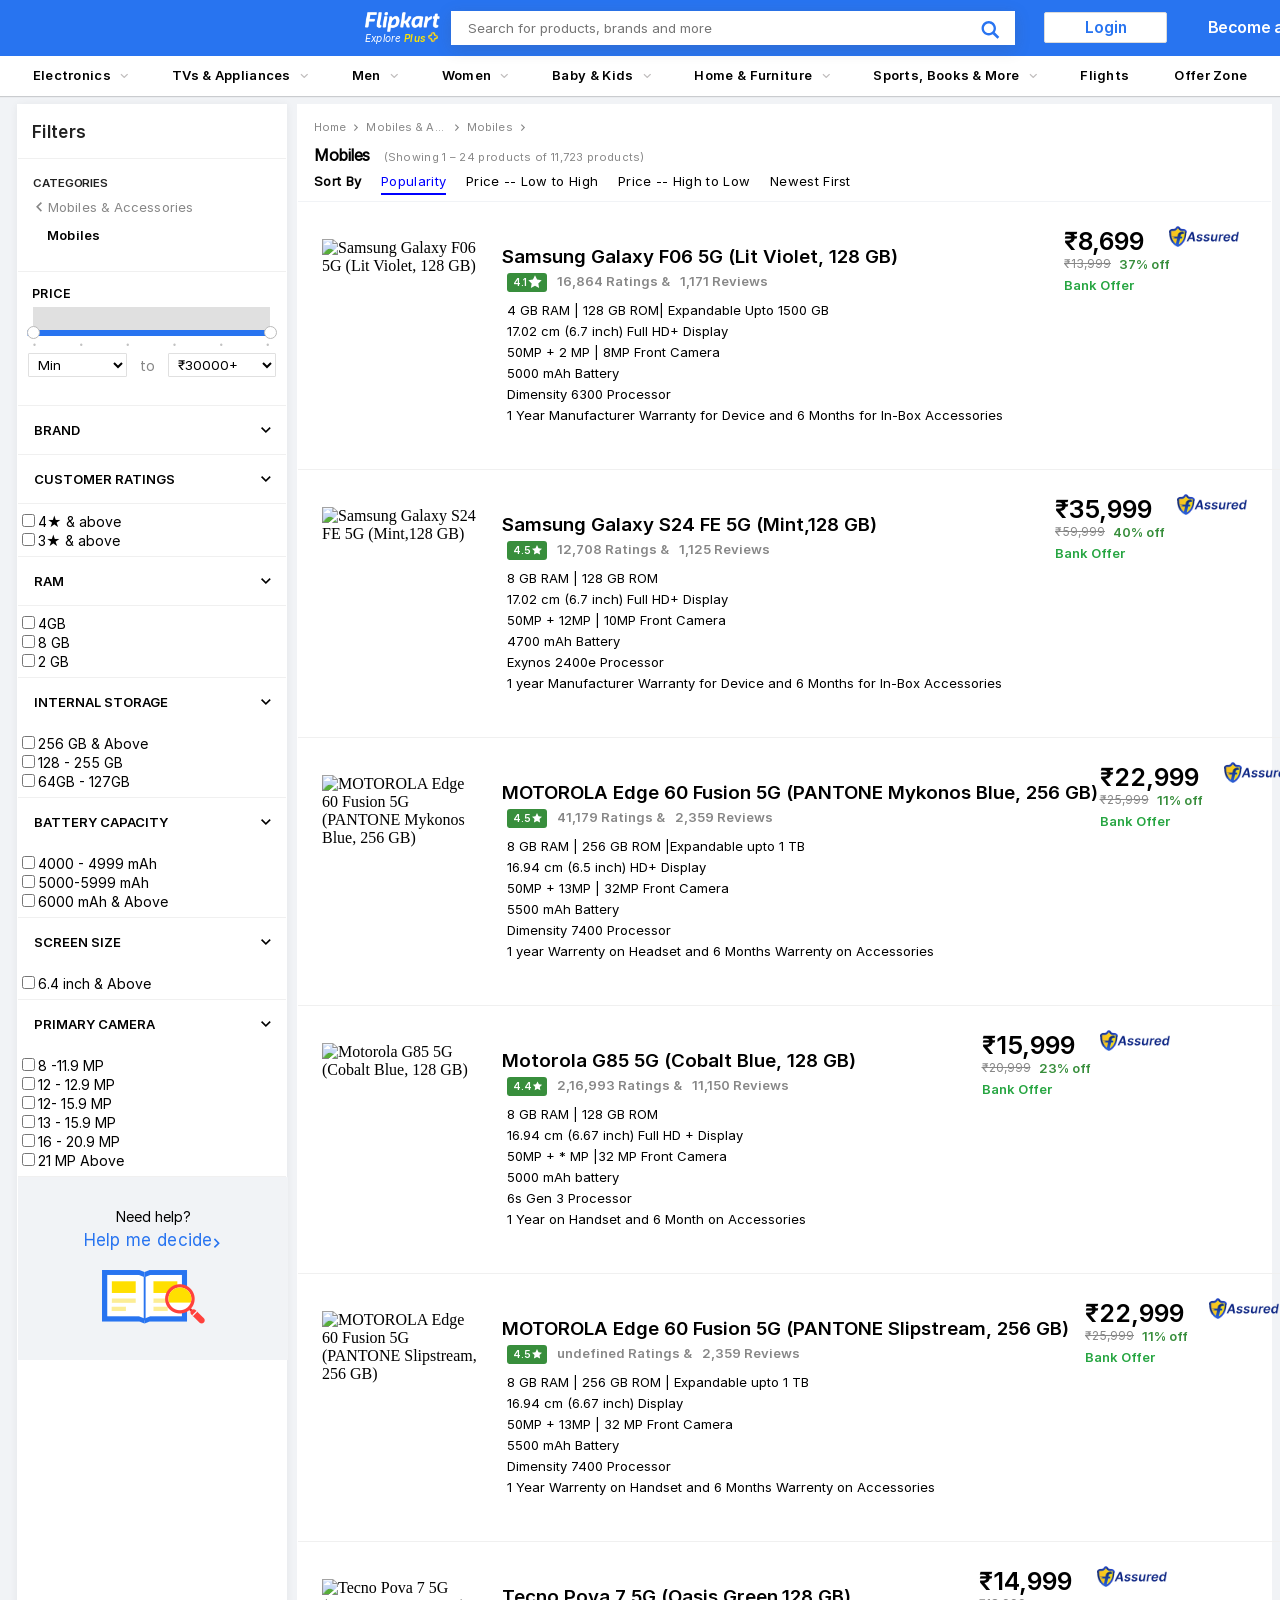
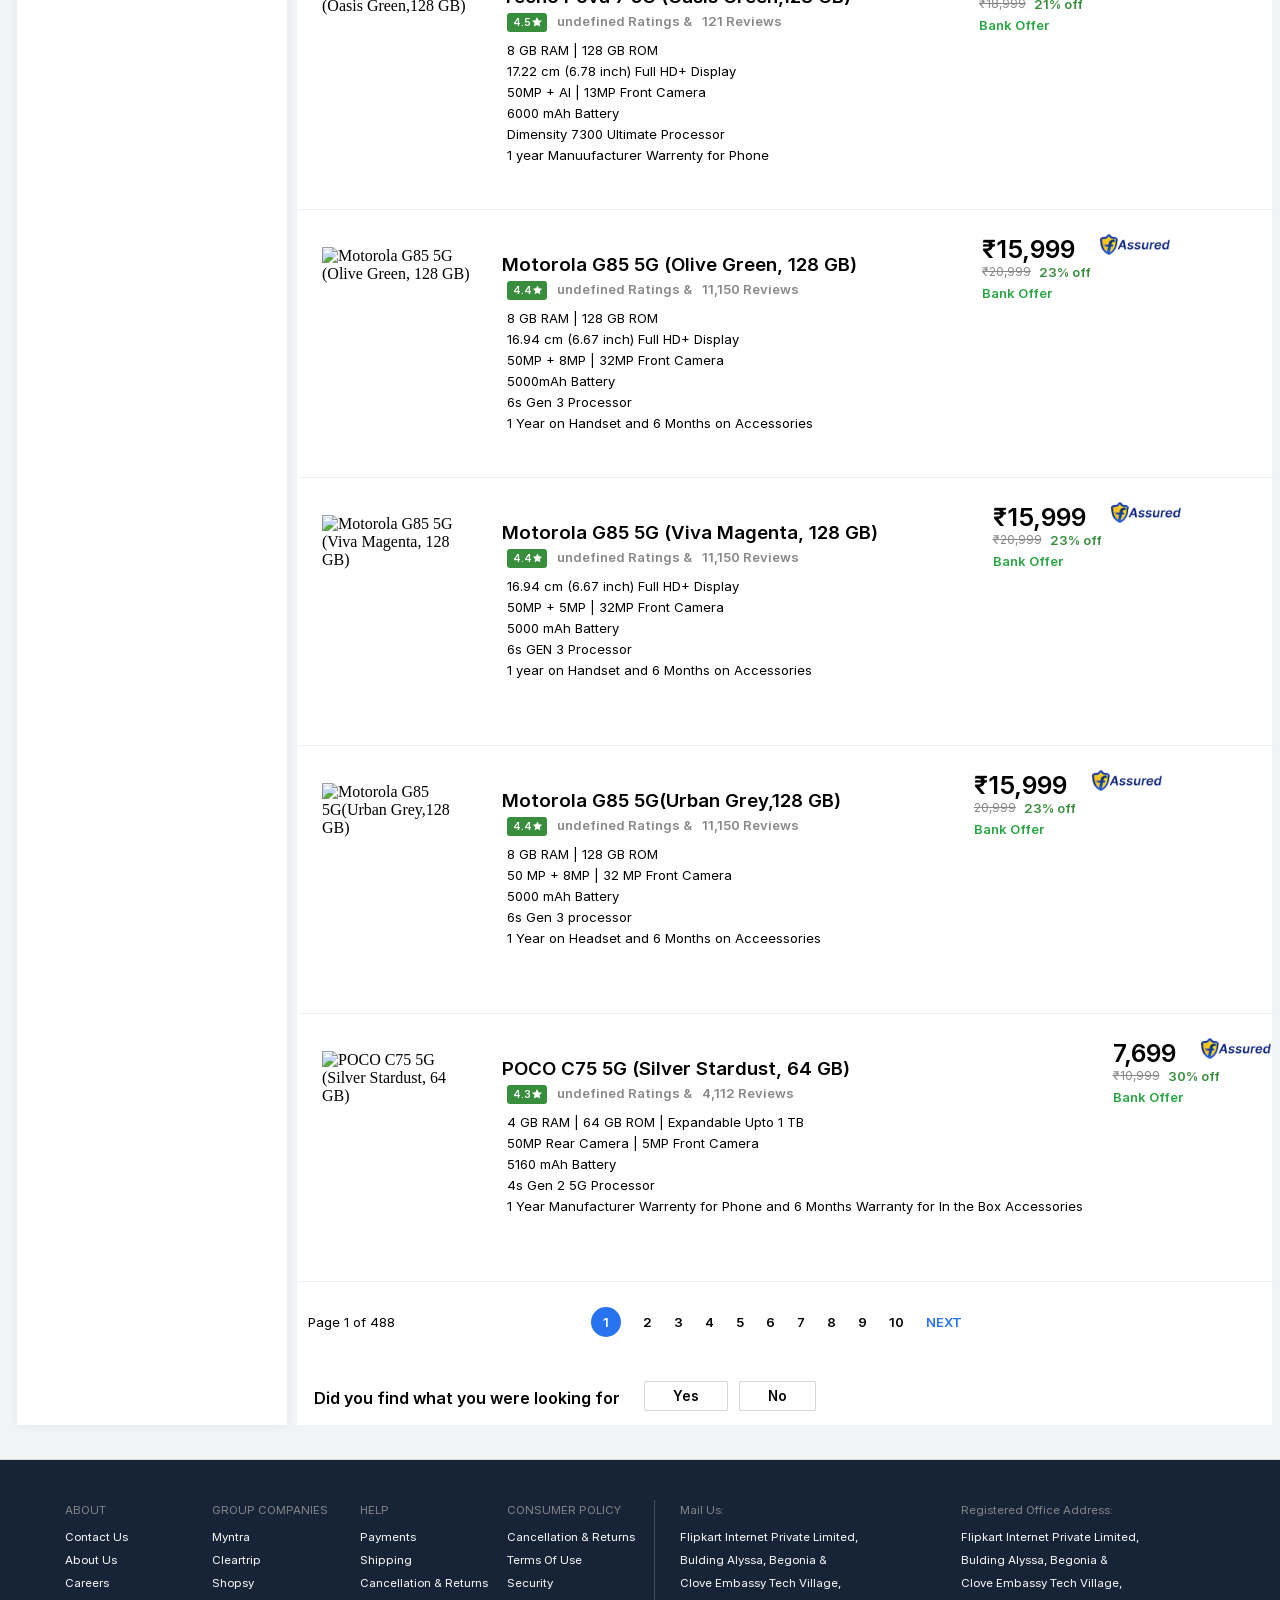
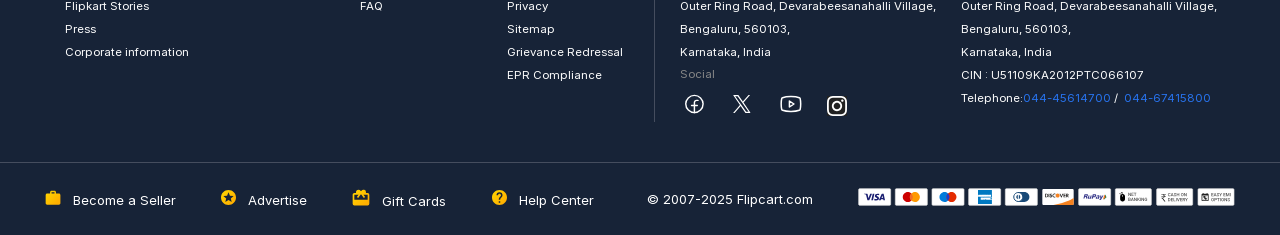
==== flIP.HTML @ c5b0593c "flip-add2" ====
<!DOCTYPE html>
<html lang="en">
<head>
    <meta charset="UTF-8">
    <meta name="viewport" content="width=device-width, initial-scale=1.0">
    <link rel="stylesheet" href="flip.css">
    <title>Document</title>
</head>
<body>
    <header class="header">
            <div class="first"></div>
            <div class="header-content">
                <div class="flip">
                    <img src="img/flip.png" width="75px" height="20px">
                    <div class="explore-plus">
                        <a href="#">Explore</a> 
                        <span>Plus</span>
                        <img src="img/explore.png" width="10px" height="10px">
                    </div>
                </div>  
                <div class="search-box">
                <div class="row">
                <div class="input-btn">
              <input type="text" class="search-bar" id="searchids" style="font-family: regular; outline: none;padding: 0px 16px;" placeholder="Search for products, brands and more">
              <svg width="20" height="20" viewBox="0 0 17 18" class="" xmlns="http://www.w3.org/2000/svg"><g fill="#2874F1" fill-rule="evenodd"><path class="EwE-Fa" d="m11.618 9.897l4.225 4.212c.092.092.101.232.02.313l-1.465 1.46c-.081.081-.221.072-.314-.02l-4.216-4.203"></path><path class="EwE-Fa" d="m6.486 10.901c-2.42 0-4.381-1.956-4.381-4.368 0-2.413 1.961-4.369 4.381-4.369 2.42 0 4.381 1.956 4.381 4.369 0 2.413-1.961 4.368-4.381 4.368m0-10.835c-3.582 0-6.486 2.895-6.486 6.467 0 3.572 2.904 6.467 6.486 6.467 3.582 0 6.486-2.895 6.486-6.467 0-3.572-2.904-6.467-6.486-6.467"></path></g></svg>
                </div>
              <button class="login-btn" onmouseover="log()">Login</button>
              </div>
              <div class="result-box">

              </div>
              </div>
              
              
              <div class="nav-link">
                <a href="#">Become a Seller</a>
                <a href="#" class="mored" id="moreid" onmouseover="moreclick()" style="position: relative; left: 20px;">More&nbsp;&nbsp;<svg id="svgid" width="4.7" height="8" viewBox="0 0 16 27" xmlns="http://www.w3.org/2000/svg" class="arrow"><path d="M16 23.207L6.11 13.161 16 3.093 12.955 0 0 13.161l12.955 13.161z" fill="#fff" class="-dC5Le"></path></svg></a>
                <a href="#" style="position: relative; left: 45px;"> <svg style= "position: relative;top:2px" class="GAbRIN" width="18" height="16" viewBox="0 0 16 16" xmlns="http://www.w3.org/2000/svg"><path class="cziJ98" d="M15.32 2.405H4.887C3 2.405 2.46.805 2.46.805L2.257.21C2.208.085 2.083 0 1.946 0H.336C.1 0-.064.24.024.46l.644 1.945L3.11 9.767c.047.137.175.23.32.23h8.418l-.493 1.958H3.768l.002.003c-.017 0-.033-.003-.05-.003-1.06 0-1.92.86-1.92 1.92s.86 1.92 1.92 1.92c.99 0 1.805-.75 1.91-1.712l5.55.076c.12.922.91 1.636 1.867 1.636 1.04 0 1.885-.844 1.885-1.885 0-.866-.584-1.593-1.38-1.814l2.423-8.832c.12-.433-.206-.86-.655-.86" fill="#fff"></path></svg>&nbsp;&nbsp;Cart</a>
              </div>
                </div>
                <div class="more-container" id="more-id" onmouseover="clicked()" style="width: 100%;">
                    <div class="morebelow"  id="mousebelow" style="width: 230px; height: 200px; background-color: white; position: relative;left: 1300px;">
                        <div class="more-cont"> <svg xmlns="http://www.w3.org/2000/svg" width="16" height="14" class="" viewBox="0 0 12 14"><g fill="none" fill-rule="evenodd"><path d="M-4-3h20v20H-4z"></path><path fill="#2874F1" d="M6.17 13.61c-1.183 0-1.922-.723-1.922-1.88H8.09c0 1.157-.74 1.88-1.92 1.88zm4.222-5.028l1.465 1.104v1.07H0v-1.07l1.464-1.104v-2.31h.004c.035-2.54 1.33-4.248 3.447-4.652V.992C4.915.446 5.37 0 5.928 0c.558 0 1.014.446 1.014.992v.628c2.118.404 3.412 2.112 3.446 4.65h.004v2.312z"></path></g></svg><span style="margin: 0px 0px 0px 12px;"> Notification Preferences</span></div>
                        <div class="more-cont"> <svg xmlns="http://www.w3.org/2000/svg" width="16" height="16" class="" viewBox="0 0 14 17"><g fill="none" fill-rule="evenodd"><path fill="#2874F0" fill-rule="nonzero" d="M12.25.542H1.75c-.833 0-1.5.675-1.5 1.5v10.5c0 .825.667 1.5 1.5 1.5h3L7 16.292l2.25-2.25h3c.825 0 1.5-.675 1.5-1.5v-10.5c0-.825-.675-1.5-1.5-1.5zm-4.5 12h-1.5v-1.5h1.5v1.5zM9.303 6.73l-.676.69c-.54.547-.877.997-.877 2.122h-1.5v-.375c0-.825.338-1.575.877-2.123l.93-.945c.278-.27.443-.646.443-1.058 0-.825-.675-1.5-1.5-1.5s-1.5.675-1.5 1.5H4c0-1.658 1.342-3 3-3s3 1.342 3 3c0 .66-.27 1.26-.697 1.687z"></path></g></svg><span style="margin: 0px 0px 0px 12px;"> 24 * 7 Customer Care</span></div>
                        <div class="more-cont"> <svg xmlns="http://www.w3.org/2000/svg" width="16" height="14" class="" viewBox="0 0 18 10"><g fill="none" fill-rule="evenodd"><path fill="#2874F0" fill-rule="nonzero" d="M12.333 0l1.91 1.908-4.068 4.067-3.333-3.333L.667 8.825 1.842 10l5-5 3.333 3.333 5.25-5.24L17.333 5V0"></path></g></svg><span style="margin: 0px 0px 0px 12px;">Advertise</span> </div>
                        <div class="more-cont"> <svg xmlns="http://www.w3.org/2000/svg" width="16" height="14" class="" viewBox="0 0 12 14"><g fill="none" fill-rule="evenodd"><path d="M-4-3h20v20H-4z"></path><path fill="#2874F0" fill-rule="nonzero" d="M12 4.94H8.57V0H3.43v4.94H0l6 5.766 6-5.765zM0 12.354V14h12v-1.647H0z"></path></g></svg><span> Download App </span> </div>
                        <div></div>
                    </div>
                </div> 
               <div class="login-container" id="logid" style="width: 100%;">
                <div class="loginbelow" style="width: 230px; background-color: white; position: relative; left: 1000px; ;">
                    <div class="login-cont" style="display: flex; justify-content: space-between;"> <h1>New Customer?</h1> <a style="color: blue;">Sign Up</a> </div>
                    <div class="login-cont"> <svg xmlns="http://www.w3.org/2000/svg" width="16" height="16" class="" viewBox="0 0 16 14"><path fill="#2874F1" fill-rule="nonzero" d="M7 .333A6.67 6.67 0 0 0 .333 7 6.67 6.67 0 0 0 7 13.667 6.67 6.67 0 0 0 13.667 7 6.67 6.67 0 0 0 7 .333zm0 2c1.107 0 2 .894 2 2 0 1.107-.893 2-2 2s-2-.893-2-2c0-1.106.893-2 2-2zM7 11.8a4.8 4.8 0 0 1-4-2.147C3.02 8.327 5.667 7.6 7 7.6c1.327 0 3.98.727 4 2.053A4.8 4.8 0 0 1 7 11.8z"></path></svg><span>My Profile</span></div>
                    <div class="login-cont"><svg width="16" height="16" class="" viewBox="0 0 20 20" xmlns="http://www.w3.org/2000/svg"><g id="Desktop_VIP" stroke="none" stroke-width="1" fill-rule="evenodd"><g transform="translate(7.873 .143)"><path d="M6.484 4.94s2.476 1.227 3.698 1.748c1.188.506 1.323 2.4.016 3.04-1.307.64-1.67.744-1.67.744s.208-.53.178-1.044c-.085-.914-2.787-1.656-4.576-2.094 0 0-1.375-4.311-1.995-5.512C1.509.612.242.11.242.11l2.995.04s1.03-.05 1.488 1.055c.456 1.106 1.76 3.734 1.76 3.734" fill="#2873F0" mask="url(#b)"></path></g><g transform="translate(8.635 8.27)"><path d="M5.547 6.265S4.334 8.713 3.8 9.965c-.507 1.187-2.44 1.322-3.079.015C.081 8.673.015 8.44.015 8.44s.387.076 1 .048c.915-.084 1.7-2.786 2.138-4.575 0 0 4.311-1.377 5.513-1.997 1.21-.624 1.71-1.892 1.71-1.892l-.04 3.44s.05.587-1.055 1.044c-1.105.455-3.734 1.757-3.734 1.757" fill="#2873F0" mask="url(#d)"></path></g><g transform="translate(0 8.778)"><path d="M4.655 5.573S2.193 4.353.956 3.826C-.232 3.32-.367 1.423.94.786 2.248.145 2.774.026 2.774.026s-.34.545-.255 1.157C2.606 2.1 5.22 2.74 7.008 3.179c0 0 1.427 4.287 1.997 5.513.695 1.493 1.848 1.72 1.848 1.72l-3.396-.05s-.585.05-1.042-1.055c-.458-1.106-1.76-3.734-1.76-3.734" fill="#2873F0" mask="url(#f)"></path></g><g transform="translate(0 .143)"><path d="M4.857 4.754s1.219-2.46 1.747-3.699c.506-1.188 2.4-1.321 3.04-.016.64 1.308.701 1.544.701 1.544s-.482.007-.993.035c-.916.087-1.663 2.702-2.101 4.49 0 0-4.296 1.405-5.513 1.996C.066 9.916 0 10.957 0 10.957l.068-3.4s-.05-.586 1.055-1.043c1.105-.457 3.734-1.76 3.734-1.76" fill="#2873F0" mask="url(#h)"></path></g></g></svg><span>FlipKart Plus Zone</span></div>
                    <div class="login-cont"><svg xmlns="http://www.w3.org/2000/svg" width="16" height="12" class="" viewBox="0 0 16 12"><g fill="none" fill-rule="evenodd"><path fill="#2874F1" d="M6.038 11.682h8.407c.565 0 1.018-.38 1.13-.855V.847H.426v9.98c0 .475.452.855 1.017.855h2.232v-2.98H1.94L4.776 6l2.996 2.703H6.038v2.98z"></path></g></svg><span>Orders</span></div>
                    <div class="login-cont"><svg xmlns="http://www.w3.org/2000/svg" class="" width="16" height="14" viewBox="0 0 20 16"><path d="M8.695 16.682C4.06 12.382 1 9.536 1 6.065 1 3.219 3.178 1 5.95 1c1.566 0 3.069.746 4.05 1.915C10.981 1.745 12.484 1 14.05 1 16.822 1 19 3.22 19 6.065c0 3.471-3.06 6.316-7.695 10.617L10 17.897l-1.305-1.215z" fill="#2874F0" class="" stroke="#FFF" fill-rule="evenodd" opacity=".9"></path></svg><span>Wishlist</span></div>
                    <div class="login-cont"><svg xmlns="http://www.w3.org/2000/svg" width="16" height="12" class="" viewBox="0 0 16 16"><g fill="none" fill-rule="evenodd"><path fill="#FFF" d="M0 0h16v16H0z"></path><path fill="#2874F0" d="M16 9.25v2.5c0 .69-.597 1.25-1.333 1.25H1.333C.597 13 0 12.44 0 11.75v-2.5c.736 0 1.333-.56 1.333-1.25S.736 6.75 0 6.75v-2.5C0 3.56.597 3 1.333 3h13.334C15.403 3 16 3.56 16 4.25v2.5c-.736 0-1.333.56-1.333 1.25S15.264 9.25 16 9.25zM4.4 3.625v1.25h.533v-1.25H4.4zm0 2.5v1.25h.533v-1.25H4.4zm0 2.5v1.25h.533v-1.25H4.4zm0 2.5v1.25h.533v-1.25H4.4z"></path></g></svg><span>Rewards</span></div>
                    <div class="login-cont"> <svg width="16" height="16" class="" viewBox="0 0 23 22" xmlns="http://www.w3.org/2000/svg"><g fill="none" fill-rule="evenodd" transform="translate(-9.694 -9)"><ellipse cx="20.557" cy="20" rx="20.557" ry="20"></ellipse><path d="M7 6h28v28H7z"></path><path fill="#2874F0" fill-rule="nonzero" d="M31.5 27v1.167a2.34 2.34 0 0 1-2.333 2.333H12.833a2.333 2.333 0 0 1-2.333-2.333V11.833A2.333 2.333 0 0 1 12.833 9.5h16.334a2.34 2.34 0 0 1 2.333 2.333V13H21a2.333 2.333 0 0 0-2.333 2.333v9.334A2.333 2.333 0 0 0 21 27h10.5zM21 24.667h11.667v-9.334H21v9.334zm4.667-2.917c-.97 0-1.75-.782-1.75-1.75s.78-1.75 1.75-1.75c.968 0 1.75.782 1.75 1.75s-.782 1.75-1.75 1.75z"></path></g></svg><span>Gift Cards</span></div>
                </div>   
               </div>
    </header>   
      <!-- 2ND HEADER -->
       <div wholecontainer id="wholeid">
    <div class="sub-head-containter">
            <div class="mini">
                <span id="sub" class="electronics" onmouseenter="electromouse()" style="color: black;" >Electronics <svg width="4.7" height="8" viewBox="0 0 16 27" xmlns="http://www.w3.org/2000/svg" class="overed"><path d="M16 23.207L6.11 13.161 16 3.093 12.955 0 0 13.161l12.955 13.161z"  class="CPYntE"></path></svg></span>
                <span id="sub1" class="tv" onmouseover="electromouse1()">TVs & Appliances <svg width="4.7" height="8" viewBox="0 0 16 27" xmlns="http://www.w3.org/2000/svg" class="overed"><path d="M16 23.207L6.11 13.161 16 3.093 12.955 0 0 13.161l12.955 13.161z"  class="CPYntE"></path></svg></span>
                <span id="sub2" class="men" onmouseover="electromouse2()">Men <svg width="4.7" height="8" viewBox="0 0 16 27" xmlns="http://www.w3.org/2000/svg" class="overed"><path d="M16 23.207L6.11 13.161 16 3.093 12.955 0 0 13.161l12.955 13.161z"  class="CPYntE"></path></svg></span>
                <span id="sub3" class="women" onmouseover="electromouse3()">Women <svg width="4.7" height="8" viewBox="0 0 16 27" xmlns="http://www.w3.org/2000/svg" class="overed"><path d="M16 23.207L6.11 13.161 16 3.093 12.955 0 0 13.161l12.955 13.161z"  class="CPYntE"></path></svg></span>
                <span id="sub4" class="Baby&kids" onmouseover="electromouse4()">Baby & Kids <svg width="4.7" height="8" viewBox="0 0 16 27" xmlns="http://www.w3.org/2000/svg" class="overed"><path d="M16 23.207L6.11 13.161 16 3.093 12.955 0 0 13.161l12.955 13.161z"  class="CPYntE"></path></svg></span>
                <span id="sub5" class="Home & Furnitre" onmouseover="electromouse5()">Home & Furniture <svg width="4.7" height="8" viewBox="0 0 16 27" xmlns="http://www.w3.org/2000/svg" class="overed"><path d="M16 23.207L6.11 13.161 16 3.093 12.955 0 0 13.161l12.955 13.161z" class="CPYntE"></path></svg></span>
                <span id="sub6" class="Sports,Books&More" onmouseover="electromouse6()">Sports, Books & More <svg width="4.7" height="8" viewBox="0 0 16 27" xmlns="http://www.w3.org/2000/svg" class="overed"><path d="M16 23.207L6.11 13.161 16 3.093 12.955 0 0 13.161l12.955 13.161z"  class="CPYntE"></path></svg></span>
                <span id="sub7" class="Flights" onmouseover="electromouse7() " >Flights    </span>
                <span id="sub8" class="Offer Zone" onmouseover="electromouse8()" >Offer Zone    </span>
           </div>
           </div>
    <!-- ELECTRONICS-BOX -->                                           
     <div  class="main-cont" id="eachid" onmouseleave="electroout()">
     <div class="inside-container" id="some">
        <div class="alldata" style="display: flex;">
        <div class="inside" id="insideeid">
            <h1 ><a style="color: black; text-decoration: none; padding: 10px; padding-left: 0px; font-family:regular;" href="#">Mobiles</a></h1>
           <a href="#" class="mob-1">Samsung</a>
           <a href="#" class="mob-1">Infinix</a>                          
           <a href="#" class="mob-1">OPPO</a>
           <a href="#" class="mob-1">Apple</a>                                    
           <a href="#" class="mob-1">Vivo</a>
           <a href="#" class="mob-1">Honor</a>                     
           <a href="#" class="mob-1">Asus</a>
           <a href="#" class="mob-1">Poco X2</a>  
           <a href="#" class="mob-1">realme Narzo 10</a>
           <a href="#" class="mob-1">Infinix Hot 9</a>
           <a href="#" class="mob-1">IQOO 3</a>
           <a href="#" class="mob-1">iPhone SE</a>  
           <a href="#" class="mob-1">Motorola razr</a>
           <a href="#" class="mob-1">realme Narzo 10A</a>
           <a href="#" class="mob-1" style="margin-bottom: 10px;">Motorola g8 power lite</a>
        </div>                     
        <div class="inside-2" style="background-color: #f9f9f9;" >
           <h1><a style="color: black; text-decoration: none; padding: 10px; padding-left: 0px;font-family: regular;" href="#" class="accessory">Mobile Accessories</a></h1> 
            <a href="#" class="accessory">Mobile Cases</a>
            <a href="#" class="accessory">Headphones &amp; Headsets</a>
            <a href="#" class="accessory">Power Banks</a>
            <a href="#" class="accessory">Screenguards</a>
            <a href="#" class="accessory">Memory Cards</a>
            <a href="#" class="accessory">Smart Headphones</a> 
            <a href="#" class="accessory">Mobile Cables</a>
            <a href="#" class="accessory">Mobile Chargers</a>
            <a href="#" class="accessory">Mobile Holders</a>
            <h1><a style="color: black; text-decoration: none; padding: 10px; padding-left: 0px;" href="#" class="accessory">Smart Wearable Tech</a></h1>
            <a href="#" class="accessory">Smart Watches</a>
            <a href="#" class="accessory">Smart Glasses (VR)</a>
            <a href="#" class="accessory">Smart Bands</a>
          <h1> <a style="color: black; text-decoration: none; padding: 10px; padding-left: 0px;" href="#" class="accessory">Health Care Appliances</a></h1> 
            <a href="#" class="accessory">Bp Monitors</a>
            <a href="#" class="accessory" style="margin-bottom: 10px;">Weighing Scale</a>

        </div>
        <div class="inside-3" >
            <h1><a style="color: black; text-decoration: none; padding: 10px; padding-left: 0px; font-family: regular;" href="#" class="computer-item">Laptops</a></h1>
            <a href="#" class="computer-item">Gaming Laptops</a>
           <h1><a style="color: black; text-decoration: none; padding: 10px; padding-left: 0px;" href="#" class="computer-item">Desktop PCs</a></h1> 
            <h1><a style="color: black; text-decoration: none; padding: 10px; padding-left: 0px;" href="#" class="computer-item">Gaming &amp; Accessories</a></h1>
            <h1><a style="color: black; text-decoration: none; padding: 10px; padding-left: 0px;" href="#" class="computer-item">Computer Accessories</a></h1>
            <a href="#" class="computer-item">External Hard Disks</a>
            <a href="#" class="computer-item">Pendrives</a>
            <a href="#" class="computer-item">Laptop Skins &amp; Decals</a>
            <a href="#" class="computer-item">Laptop Bags</a>
            <a href="#" class="computer-item">Mouse</a>
            <h1><a style="color: black; text-decoration: none; padding: 10px; padding-left: 0px;" href="#" class="computer-item">Computer Peripherals</a></h1>
            <a href="#" class="computer-item">Printers &amp; Ink Cartridges</a>
            <a href="#" class="computer-item">Monitors</a>
           <h1><a style="color: black; text-decoration: none; padding: 10px; padding-left: 0px;" href="#" class="computer-item">Tablets</a></h1> 
            <a href="#" class="computer-item" style="margin-bottom: 10px;">Apple iPads</a>

        </div>
        <div class="inside-4" style="background-color: #f9f9f9;" >
            <a href="#" class="electronics-item">Televisions</a>
            <h1><a style="color: black; text-decoration: none; padding: 7px; padding-left: 0px; font-family: regular;" href="#" class="electronics-item">Speakers</a></h1>
            <a href="#" class="electronics-item">Home Audio Speakers</a>
            <a href="#" class="electronics-item">Home Theatres</a>
            <a href="#" class="electronics-item">Soundbars</a>
            <a href="#" class="electronics-item">Bluetooth Speakers</a>
            <a href="#" class="electronics-item">DTH Set Top Box</a>
           <h1><a style="color: black; text-decoration: none; padding: 7px; padding-left: 0px;" href="#" class="electronics-item">Smart Home Automation</a></h1> 
            <a href="#" class="electronics-item">Google Nest</a>
            <h1><a style="color: black; text-decoration: none; padding: 7px; padding-left: 0px;" href="#" class="electronics-item">Camera</a></h1>
            <a href="#" class="electronics-item">DSLR &amp; Mirrorless</a>
            <a href="#" class="electronics-item">Compact &amp; Bridge Cameras</a>
            <a href="#" class="electronics-item">Sports &amp; Action</a>
            <h1><a style="color: black; text-decoration: none; padding: 7px; padding-left: 0px;" href="#" class="electronics-item">Camera Accessories</a></h1>
            <a href="#" class="electronics-item">Lens</a>
            <a href="#" class="electronics-item">Tripods</a>
           <h1><a style="color: black; text-decoration: none; padding: 7px; padding-left: 0px;" href="#" class="electronics-item">Network Components</a></h1> 
            <a href="#" class="electronics-item" style="margin-bottom: 10px;">Routers</a>

        </div>
        <div class="inside-5"id="eachid">
           <h1><a style="color: black; text-decoration: none; padding: 7px; padding-left: 0px; font-family: regular;" href="#" class="featured-item">Featured</a></h1> 
            <a href="#" class="featured-item">Google Assistant Store</a>
            <a href="#" class="featured-item">Laptops on Buyback Guarantee</a>
            <a href="#" class="featured-item">Flipkart SmartBuy</a>
            <a href="#" class="featured-item">Li-Polymer Power Banks</a>
            <a href="#" class="featured-item">Sony PS4 Pro &amp; Slim</a>
            <a href="#" class="featured-item">Apple Products</a>
            <a href="#" class="featured-item">Microsoft Store</a>
            <a href="#" class="featured-item">Lenovo Phab Series</a>
            <a href="#" class="featured-item">JBL Speakers</a>
            <a href="#" class="featured-item">Smartphones On Buyback Guarantee</a>
            <a href="#" class="featured-item">Philips</a>
            <a href="#" class="featured-item">Dr. Morepen</a>
            <a href="#" class="featured-item">Complete Mobile Protection</a>
            <a href="#" class="featured-item">Mobiles No Cost EMI</a>
            <a href="#" class="featured-item" style="margin-bottom: 10px;">Huawei Watch Gt 2e Smart Watch</a>
        </div>   
     </div>
     </div>
     </div>
     </div>
     <section main-body>
    
    <section class="body">   
        <section class="side-bar">
            
            <div class="filters">
                <span>Filters</span>
            </div>
            <div class="category">
                <span>CATEGORIES</span>
                <div class="mobile-acc">
                <svg width="10" height="10" viewBox="0 0 16 27" xmlns="http://www.w3.org/2000/svg" class="mobile-acc"><path d="M16 23.207L6.11 13.161 16 3.093 12.955 0 0 13.161l12.955 13.161z" fill="#878787" class="P3pAQJ"></path></svg>
                <a href="#">Mobiles & Accessories</a>
                </div>
                <a class="mobile" href="#">Mobiles</a>
            </div> 
            <!-- PRICE-RANGE -->
            <div class="price-container">                                                                                          
                <div class="price-inner">
                     <span>PRICE</span>
                <div class="grey" style="position: relative; right: 3px;top: 3px;">
                    <div class="one" style="height: 25px; width: 47.36px;"></div>
                    <div class="one" style="height: 25px; width: 47.36px;"></div>
                    <div class="one" style="height: 25px; width: 47.36px;"></div>
                    <div class="one" style="height: 25px; width: 47.36px;"></div>
                    <div class="one" style="height: 25px; width: 47.36px;"></div>
                </div>     
                <div class="range" style="height: 29px; width: 240px; position: relative; bottom: 3px;">
                     <div class="track" style="transform: translate(0px) scaleX(0.995);" ></div> 
                     <div class="handle-one" style="transform: translateX(0px);"></div>
                    <div class="handle-two" style="transform: translateX(0px);"></div>
                </div>  
                <div class="dots">
                    <div class="dot1">.</div>
                    <div class="dot1">.</div>
                    <div class="dot1">.</div>
                    <div class="dot1">.</div>
                    <div class="dot1">.</div>
                    <div class="dot1">.</div>
                </div>
                </div> 
                <div class="min-max">
                    <div class="min">        
                        <select class="min-select">
                            <option value="minimum">Min</option>
                            <option value="10000">₹10000</option>
                            <option value="15000">₹15000</option>
                            <option value="20000">₹20000</option>
                            <option value="30000">₹30000</option>
                        </select> 
                    </div>
                    <div class="to">to</div>
                    <div class="max">
                        <select class="max-select">
                            <option value="maximum">₹30000+</option>
                            <option value="10000">₹10000</option>
                            <option value="15000">₹15000</option>
                            <option value="20000">₹20000</option>
                            <option value="30000">₹30000</option>
                        </select> 
                    </div>    
                </div>    
            </div>   
            
            
            <!-- FILTER -BOX----------- -->
             <div class="main">
        <div class="filterBox" style="display: flex; justify-content: space-between;">
            <div class="brand">BRAND</div>
            <div class="brand-svg" id="brandid" onclick="svgclick()"><svg width="10" height="10" viewBox="0 0 16 27" xmlns="http://www.w3.org/2000/svg" class="ukzDZP"><path d="M16 23.207L6.11 13.161 16 3.093 12.955 0 0 13.161l12.955 13.161z" fill="black" class="SV+H35"></path></svg></div>
            </div>
            <div class="CategoryList" id="cattid" style="display:flex;display: none;">                                    
            </div>

            <!-- CUSTOMER RATTINGS -->
             <di class="customerbox" style="display: flex; justify-content: space-between;">
                <div class="customer">CUSTOMER RATINGS</div>
                <div class="customer-svg" id="custid" onclick="customerclick()"><svg width="10" height="10" viewBox="0 0 16 27" xmlns="http://www.w3.org/2000/svg" class="ukzDZP"><path d="M16 23.207L6.11 13.161 16 3.093 12.955 0 0 13.161l12.955 13.161z" fill="black" class="SV+H35"></path></svg></div>
             </div>
             <div class="customerList" id="customerid" style="display: flex; ">
                <label><input type="checkbox" value="4★ & above">4★ & above</label>
                <label><input type="checkbox" value="3★ & above">3★ & above</label>
             </div>

            <!-- RAM -->
             <div class="filterBox" style="display: flex; justify-content: space-between;">
                <div class="ram">RAM</div>
                <div class="ram-svg" id="ramid" onclick="ramclick()"><svg width="10" height="10" viewBox="0 0 16 27" xmlns="http://www.w3.org/2000/svg" class="ukzDZP"><path d="M16 23.207L6.11 13.161 16 3.093 12.955 0 0 13.161l12.955 13.161z" fill="black" class="SV+H35"></path></svg></div>
             </div>
              <div class="memoryList" id="memoryid" style="display:flex;">  
            <label><input type="checkbox"value="4 GB RAM ">4GB</label>
            <label><input type="checkbox"value="8 GB RAM ">8 GB</label>
            <label><input type="checkbox"value="2 GB">2 GB</label>
            </div>
        </div>

        <!-- INTERNAL STORAGE -->
         <div class="'internalbox" style="display: flex;justify-content: space-between;">
            <div class="internal">INTERNAL STORAGE</div>
            <div class="internal-svg" id="intid" onclick="internalclick()"><svg width="10" height="10" viewBox="0 0 16 27" xmlns="http://www.w3.org/2000/svg" class="ukzDZP"><path d="M16 23.207L6.11 13.161 16 3.093 12.955 0 0 13.161l12.955 13.161z" fill="black" class="SV+H35"></path></svg></div>
            </div>
            <div class="internalList" id="internalid" style="display: flex;">
                <label><input type="checkbox" value="256 GB">256 GB & Above</label>
                <label><input type="checkbox" value="128 GB">128 - 255 GB</label>
                <label><input type="checkbox" value="64 GB">64GB - 127GB</label>
            </div>
         </div>
        
         <!-- BATTERY CAPACITY -->
          <div class="betterybox" style="display: flex; justify-content: space-between;">
            <div class="batteryy">BATTERY CAPACITY</div>
            <div class="battery-svg" id="battid" onclick="batteryclick()"><svg width="10" height="10" viewBox="0 0 16 27" xmlns="http://www.w3.org/2000/svg" class="ukzDZP"><path d="M16 23.207L6.11 13.161 16 3.093 12.955 0 0 13.161l12.955 13.161z" fill="black" class="SV+H35"></path></svg></div>
          </div>
          <div class="batteryList" id="batteryid" style="display: flex;">
            <label><input type="checkbox" value="4000 - 4999 mAh">4000 - 4999 mAh</label>
            <label><input type="checkbox" value="5000-5999 mAh">5000-5999 mAh</label>
            <label><input type="checkbox" value="6000 mAh & Above">6000 mAh & Above</label> 
          </div>

          <!-- SCREEN SIZE -->
           <div class="screenbox" style="display: flex; justify-content:space-between;">
            <div class="screen">SCREEN SIZE</div>
            <div class="screen-svg" id="scrnid" onclick="screenclick()"><svg width="10" height="10" viewBox="0 0 16 27" xmlns="http://www.w3.org/2000/svg" class="ukzDZP"><path d="M16 23.207L6.11 13.161 16 3.093 12.955 0 0 13.161l12.955 13.161z" fill="black" class="SV+H35"></path></svg></div>
           </div>
           <div class="screenList" id="screenid" style="display: flex;">
            <label><input type="checkbox" value="6.4 inch & Above">6.4 inch & Above</label>
           </div> 
           
           <!-- PRIMARY CAMERA -->
            <div class="primarybox" style="display: flex; justify-content: space-between;">
                <div class="primary">PRIMARY CAMERA</div>
                <div class="screen-svg" id="primaryid" onclick="primaryclick()"><svg width="10" height="10" viewBox="0 0 16 27" xmlns="http://www.w3.org/2000/svg" class="ukzDZP"><path d="M16 23.207L6.11 13.161 16 3.093 12.955 0 0 13.161l12.955 13.161z" fill="black" class="SV+H35"></path></svg></div>
            </div>
            <div class="primaryList" id="primid" style="display: flex;">
                <label><input type="checkbox">8 -11.9 MP</label>
                <label ><input type="checkbox">12 - 12.9 MP</label>
                <label><input type="checkbox">12- 15.9 MP</label>
                <label><input type="checkbox">13 - 15.9 MP</label>
                <label><input type="checkbox">16 - 20.9 MP</label>
                <label><input type="checkbox">21 MP Above</label>



            </div>
              
     <!-- HELP -->
           <div class="help">
                <span>Need help?</span>
                <div class="help-2">
                <a href="#">Help me decide</a>
                <svg width="10" height="10" viewBox="0 0 16 27" xmlns="http://www.w3.org/2000/svg" class="VQiHOk"><path d="M16 23.207L6.11 13.161 16 3.093 12.955 0 0 13.161l12.955 13.161z" fill="#2874f0" class="jVpjWi"></path></svg>
            </div>
            <div class="book-img">
                <img src="img/image.png" alt="#">
            </div>
            </div>                      
        </section>   
        <section class="main-body"> 
            <section class="main-body1">
            <div class="body-head">
                <div class="home-one">                                     
                    <a class="home-svg" id="homehover1" href="#">Home </a>
                    <svg  width="20" height="7" viewBox="0 0 16 27" xmlns="http://www.w3.org/2000/svg" class="home-svg"><path d="M16 23.207L6.11 13.161 16 3.093 12.955 0 0 13.161l12.955 13.161z" fill="#878787" class="wMLTcO"></path></svg>
                    <a class="mobile-svg" id="homehover2" onmouseover="fulltext()" onmouseleave="fullhide()" href="#">Mobiles &  A...&nbsp;</a>
                    <svg width="20" height="7" viewBox="0 0 16 27" xmlns="http://www.w3.org/2000/svg" class="mobile-svg"><path d="M16 23.207L6.11 13.161 16 3.093 12.955 0 0 13.161l12.955 13.161z" fill="#878787" class="wMLTcO"></path></svg>
                    <a class="mob-svg" id="homehover3" href="#">Mobiles</a>
                    <svg width="20" height="7" viewBox="0 0 16 27" xmlns="http://www.w3.org/2000/svg" class="mob-svg"><path d="M16 23.207L6.11 13.161 16 3.093 12.955 0 0 13.161l12.955 13.161z" fill="#878787" class="wMLTcO"></path></svg>
                    </div>
                    <div class="next">
                     <h1 class="mobile-heading">Mobiles</h1>
                        <span class="bracket">(Showing 1 – 24 products of 11,723 products)</span> 
                        </div>
                        <div class="sort">
                            <span class="sort-by">Sort By</span>
                            <span style="color: blue; border-bottom: 2px solid blue;" class="popularity" id="popular-id" onclick="popular()">Popularity </style></span>
                            <span class="low-high" id="low-high-id" onclick="lowhigh()">Price -- Low to High</span>
                            <span class="hgih-low" id="high-low-id" onclick="highlow()">Price -- High to Low</span>
                            <span class="newest" id="newest-id" onclick="newestfirst()">Newest First</span>
                        </div>
                        </div>                       
                        <div class="body-section"> 
                    <div class="product">
                           
                      </div>
                    </div>  
                              
<div class="last">      
<div class="end" style="font-size: 13px; font-family: regular;"><span>Page 1 of 488</span></div>    
<div class="end1" style="font-family: semibold;gap: 22px; font-weight:800; font-size: 13px;"><div class="endone"><span>1</span></div>  <div>2</div><div>3</div>  <div>4</div> <div>5</div> <div>6</div>  <div>7</div> <div>8</div> <div>9</div>  <div>10</div> <div class="nexts" style="color: #2874f0;">NEXT</div> </div>   
</div>     
    </section>
    <section class="main-body2">
         <div class="last-container">
    <div class="writings">
        <span>Did you find what you were looking for</span>
    </div>
    <div class="yesno"><span class="yes">Yes</span> <span class="no">No</span></div>
</div>
    </section>
    </section>
    </section>
    <footer class="footer-container">
        <div class="footer-sub"  >
            <div class="about">
                <div class="about-text"> <span>ABOUT</span> </div>
                <a href="#">Contact Us</a>
                <a href="#">About Us</a>
                <a href="#">Careers</a>
                <a href="#">Flipkart Stories</a>
                <a href="#">Press</a>
                <a href="#">Corporate information</a>
               
            </div>
            <div class="about">
                <div class="about-text"> <span>GROUP COMPANIES</span> </div>
                <a href="#">Myntra</a>
                <a href="#">Cleartrip</a>
                <a href="#">Shopsy</a>
            </div>
            <div class="about">
                <div class="about-text"><span>HELP</span></div>
                <a href="#">Payments</a>
                <a href="#">Shipping</a>
                <a href="#">Cancellation & Returns</a>
                <a href="#">FAQ</a>
            </div>
            <div class="about">
                <div class="about-text"> <span>CONSUMER POLICY</span> </div>
                <a href="#">Cancellation & Returns</a>
                <a href="#">Terms Of Use</a>
                <a href="#">Security</a>
                <a href="#">Privacy</a>
                <a href="#">Sitemap</a>
                <a href="#">Grievance Redressal</a>
                <a href="#"> EPR Compliance</a>
            </div>
            <div class="about" style="border-left: 1px solid #454d5e; padding: 0px 25px;">
            <div class="about-text"> <span>Mail Us:</span> </div>
            <a href="#">Flipkart Internet Private Limited,</a>
            <a href="#"> Bulding Alyssa, Begonia &</a>
            <a href="#"> Clove Embassy Tech Village, </a>
            <a href="#"> Outer Ring Road, Devarabeesanahalli Village, </a>
            <a href="#"> Bengaluru, 560103, </a>
            <a href="#"> Karnataka, India</a>
            <div class="social-main">
                <div class="about-text"><span>Social</span></div>
                <div class="social">
                   <img style="padding: 2px; margin-right: 16px;" src="[data-uri]" height="24" width="24">
                   <img  style="padding: 2px; margin-right: 16px;" src="[data-uri]" height="24" width="24">
                   <img  style="padding: 2px; margin-right: 16px;" src="img/YoutubeLogo_958b78.svg" alt="">
                   <img  style="padding: 2px; margin-right: 16px;" src="img/InstagramLogo_854a2c.svg" width="20px" height="20px" alt="">
                </div>
            </div>
            </div>
            <div class="about">
            <div class="about-text"> <span>Registered Office Address:</span> </div>
            <a href="#">Flipkart Internet Private Limited,</a>
            <a href="#"> Bulding Alyssa, Begonia &</a>
            <a href="#"> Clove Embassy Tech Village, </a>
            <a href="#"> Outer Ring Road, Devarabeesanahalli Village, </a>
            <a href="#"> Bengaluru, 560103, </a>
            <a href="#"> Karnataka, India</a>          
            <a href="#"> CIN : U51109KA2012PTC066107 </a>
            <div class="tele" style="display: flex;">
            <a href="#">Telephone: <a href="#" style="color: #2874f0;">044-45614700 </a> <a href="#" style="color: white;"> &nbsp;/ &nbsp;  </a> <a href="#" style="color: #2874f0;">  044-67415800</a></a>
            </div>
            </div>
        </div>
        <div class="bottom-container">
            <div class="bottom-inner">
                <div class="content">
                    <img src="[data-uri]">
                    <a href="#">Become a Seller</a>
                </div>
                <div class="content">
                    <img src="[data-uri]">
                    <a href="#">Advertise</a>
                </div>
                <div class="content">
                    <img src="[data-uri]">
                    <a href="#">Gift Cards</a>
                </div>
                <div class="content">
                    <img src="[data-uri]">
                    <a href="#">Help Center</a>
                </div>
                <div class="content"> <span>© 2007-2025 Flipcart.com</span></div>
                <div class="all">
                    <img src="img/payment-method_69e7ec.svg" alt="">
                </div>  
            </div>
        </div>
    </footer>
    <script src="flip.js"></script>
</body>              
</html>
---- flip.css ----
@font-face {
  font-family: "italic";
  src: url(font/Inter-Italic.woff2) format(woff2);
}
@font-face {
  font-family: "regular";
  src: url(font/Inter-Regular.woff2) format(woff2);
}
@font-face {
  font-family: "semibold";
  src: url(font/Inter-SemiBold.woff2) format(woff2);
}
@font-face {
  font-family: "semibold italic";
  src: url(font/Inter-SemiBoldItalic.woff2) format(woff2);
}

body {
  margin: 0px;
  background-color: #f1f3f6;
}
.header {
  height: 56px;
  width: 100%;
  background-color: #2874f0;
  position: fixed;
  z-index: 999999;
}
.first {
 min-width: 124px;
}
.header-content {
  width: 100%;
  max-width: 1248px;
  margin: auto;
  display: flex;
  flex-direction: row;
  gap: 11px;
  height: 56px;
  align-items: center;
  margin-left: 360px;
}
.second {
  width: 104px;
}
.flip {
  display: flex;
  flex-direction: column;
  margin-left: 5px;
}
.explore-plus {
  font-size: 10px;
  cursor: pointer;
  font-weight: 0;
  letter-spacing: 0.2px;
}
.explore-plus:hover{
  text-decoration: underline;
  color: white;
 
}
.explore-plus a {
  color: white;
  text-decoration: none;
  font-family: "italic";
}
.explore-plus span {
  color: #ffe500;
  font-weight: 500;
  font-family: "semibold italic";
}
.login-btn {
  width: 123px;
   height: 31px;
  color: #2874f0;
  background-color: #fff;
  cursor: pointer;
  border-radius: 2px;
  padding: 5px 40px;
  border: 1px solid #dbdbdb;
  font-size: 15.5px;
  margin: 0px 20px;
  flex: 0 0 auto;
  font-family: "semibold";
  position: relative;
  left: 5px;
}
.nav-link a {
  color: white;
  text-decoration: none;
  margin: 0px 10px;
  font-family: "semibold";
 
  font-size: 16px;
  letter-spacing: -0.39px;
  position: relative;
  left: 4.5px;
  bottom: 1px;
}
.nav-link svg{
  position: relative;
  bottom: 1px;
  left: 1px;
}
.input-btn {
  position: relative;
  display: inline-block;
}
.input-btn input {
  padding-right: 30px;
  height: 32px;
  width: 530px;  
}                 
.mored :hover .arrow{
  color: green;
}
.more-container{
  display: none;
}
.more-cont{
  border-bottom: 1px solid rgb(233, 230, 230);
  font-family: "regular";
  align-content: center;
  justify-content: center;
  font-size: 13px;
  font-weight: 400;
  line-height: 18px;
  padding: 16px 12px;
}
.login-container{
  display: none;
}
.morebelow{
  width: 230px;
  height: 200px;
  position: relative;
  box-shadow: 0px 4px 16px 0px rgba(0, 0, 0, 0.2);

}
.loginbelow{

  position: relative;
  box-shadow: 0px 4px 16px 0px rgba(0, 0, 0, 0.2);
}

.login-cont{
  display: flex;
  /* justify-content: space-between; */
  border-bottom: 1px solid rgb(233, 230, 230);
  font-family: "regular";
  align-content: center; 
  font-size: 13px;
  font-weight: 500;
  line-height: 18px;
  padding: 16px 12px; 
}
.login-cont h1{
  font-size: 12px;
  font-family: "regular";
}
.login-cont span{
  font-size: 12px;
  font-family: "regular";
  margin-left: 12px;
}
.flip-cart-img{
  position: relative;
  top: 4px;
  left: 12px;
}
.input-btn svg {
  position: absolute;
  top: 19.5px;
  right: 9px;
  padding-right: 5px;         
  transform: translateY(-50%);
  width: 20px;
  height: 20px;
}
.nav-link .arrow {
  transform: rotate(270deg);
}
/* 2ND HEADER */
.sub-head-containter {
  background-color: #fff;
  box-shadow:  0 1px 1px 0 rgba(0,0,0,.16);
  min-height: 42px;
  width: 100%;
  display: flex;
  align-items: center;  
  font-family: "semibold";
  font-size: 13px;
  position: relative;
  top: 54px;
  z-index: 1;
  font-weight: 600;
} 
.mini svg {
  transform: rotate(270deg);
  margin-left: 8px;
  fill: #c0bdbd;
}
.mini {                   
  display: flex;  
  align-items: center;
  justify-content: center;
  width: 100%;
  gap: 45px;
  font-family: "semibold";
  font-weight: 500;
  letter-spacing: .3px;
}
.main-cont {
  width: 70%;
  display: flex;
  flex-direction: row;
  position: absolute;
  z-index: 2;
  top: 95px;
  left: 280px;
  background-color: #ffffff;
  border: 1px solid rgb(216, 210, 210);
  border-top: 0px;
  text-decoration: none;
  display: none;
}
.inside-container {
  display: flex;
  flex-direction: row;
}
.mob-1 {
  text-decoration: none;
  color: #666;
  font-size: 13px;
  padding: 5px 0px;
}
.inside {
  display: flex;
  flex-direction: column;
  padding: 0px 25px;
}
.inside h1 {
  margin-top: 5px;
  padding: 8px 0px;
  font-size: 13px;
  color: #212121;
}

.inside-2 {
  display: flex;
  flex-direction: column;
  padding: 0px 25px;
}
.accessory {
  text-decoration: none;
  color: #666;
  font-size: 13px;
  padding: 5px 0px;
}
.inside-2 h1 {
  margin-top: 5px;
  padding: 8px 0px;
  font-size: 13px;
}
.inside-3 {
  display: flex;
  flex-direction: column;
  padding: 0px 25px;
}

.inside-3 h1 {
  margin-top: 5px;
  padding: 8px 0px;
  font-size: 13px;
}
.computer-item {
  text-decoration: none;
  color: #666;
  font-size: 13px;
  padding: 5px 0px;
}           
.inside-4 {
  display: flex;          
  flex-direction: column;
  padding: 0px 25px;
}
.inside-4 h1 {
  margin-top: 3px;
  padding: 4px 0px;
  font-size: 13px;
}
.electronics-item {
  text-decoration: none;
  color: #666;
  font-size: 13px;
  padding: 5px 0px;
}
.inside-5 {
  display: flex;
  flex-direction: column;
  padding: 0px 25px;
}
.inside-5 h1 {
  margin-top: 3px;
  padding: 4px 0px;
  font-size: 13px;
}
.featured-item {
  text-decoration: none;
  color: #666;
  font-size: 13px;
  padding: 5px 0px;
}    

/* MAIN SECTION */
.body {
  margin: 0 auto;
  min-width: 978px;
  max-width: 1680px;
  padding: 8px;
  position: relative;
  overflow: auto;
  display: flex;
  flex-direction: row;
  gap: 10px;
  top: 54px;
  z-index: 1;
}
/* SIDE-BAR */

.side-bar {
  width: 270px;
  border: 1px solid white;
  background-color: white;
  margin-left: 9px;
  box-shadow: 0 1px 8px 0 rgba(0, 0, 0, 0.06);
  box-sizing: border-box;
}
.main-body {
  width: 1385px;
  border: 1px solid rgb(255, 255, 255);
  background-color: white;
}
.filters {
  height: 54.2px;
  border-bottom: 1px solid #f0f0f0;
  box-sizing: border-box;
  padding: 16px;
  padding-bottom: 12px;
}  
.filters span {
  font-size: 17px;
  font-weight: 550;
  font-family:"semibold";        
  color: #212121;
  line-height: 1.4;
  letter-spacing: 0.3px;
  position: relative;
  right: 2px; 
} 
.category {
  padding: 16px;
  height: 80px;
  border-bottom: 1px solid #f0f0f0;
  display: flex;
  flex-direction: column;
}  
.category span {
  font-size: 11.5px;
  color: #212121; 
  margin-bottom: 5px;
  font-family: "semibold";
  position: relative;
  right: 1px;
  top: 1px;
  letter-spacing: -0.1px;
}
.mobile-acc a {
  text-decoration: none; 
  font-family:"regular";
  color: #878787;
  font-size: 13px;
  padding: 5px 0px;
  position: relative;
  top: 3.5px;
  letter-spacing: .1px;
}
.mobile-acc svg{
    position: relative;
  top: 3.5px;
}
.mobile {
  text-decoration: none;
  color: black;
  font-size: 13px;
  letter-spacing: 0.2px;
  font-family: "semibold";
  padding: 5px 0px;
  position: relative;  
  top: 10px;
  left: 13px;
}
.price{
  font-family: "regular";
}
.price-container {
  padding: 14px;
  border-bottom: 1px solid #f0f0f0;
  height: 105px;
}
.price-inner span {
  font-size: 12.5px;
  text-transform: uppercase;
  letter-spacing: .3px;
  font-family: "semibold";
  position: relative;
  bottom: 2px;
}
.grey {
  height: 100%;
  position: relative;
  bottom: -6px;
  display: flex;
  flex-direction: row;
}
.grey .one {
  background: #e0e0e0;
  position: relative;
  left: 4px;
}
.handle-one {
  width: 11px;
  height: 11px;
  border-radius: 50%;
  border: 1px solid #bababa;
  position: absolute;
  background-color: #fff;
}
.range {
  display: flex;
  flex-direction: row;
  position: relative;
  right: 5px;
} 
.track {
  background-color: #2874f0;
  position: relative;
  height: 6px;
  width: 250px;
  top: 4px;
}       
.handle-two {
  width: 11px;
  height: 11px;
  border-radius: 50%;
  border: 1px solid #bababa;
  position: absolute;
  background-color: #fff;
  left: 237px;

}
.dots{
  display: flex;
  flex-direction: row;
  width: 280px;
}
.dot1{
  width: 60.362px;
  color: #c2c2c2;
  position: relative;
  bottom: 25px;
  font-size: 20px;
  position: relative;
  bottom: 30px;
} 
.min-max { 
  display: flex;
  flex-direction: row;
  margin: 5px -4px 0;
  position: relative;
  bottom: 33px;
}
.min-select {
  border-radius: 1px;
  border: 1px solid #e0e0e0;
  background-color: #fff;
  width: 99.2px;
  height: 24px;
  padding: 0px 5px;
  font-family: "regular";
}
.max-select {
  border-radius: 1px;
  border: 1px solid #e0e0e0;
  background-color: #fff;
  width: 108px;
  height: 24px;
  padding: 0px 5px;
  font-family:"regular";
}
.to {
  display: inline;
  margin: 6px 9px;
  font-size: 14px;
  color: #878787;
  line-height: 1;
  flex: 1;
  text-align: center;
  font-family: "regular";
}    
.heart{
  position: relative;
  left: 16px;
}

/* HELP */
.help {
  padding-top: 30px;
  height: 151px;
  width: 100%;
  border: 1px solid #f1f3f6;
  background-color: #f1f3f6;
}
.help span {
  text-align: center;
  cursor: pointer;
  justify-content: center;
  display: flex;
  font-family: "regular";
  font-size: 14px;
}
.help-2 {
  display: flex;
  flex-direction: row;
  margin: 5px 0 20px;
}
.help-2 a {
  text-decoration: none;
  color: #2874f0;
  display: flex;
  justify-content: center;
  width: 100%;
  margin: auto;
  letter-spacing: 0.3px;
  font-family:"regular";
  font-size: 17px;
}
.help-2 svg {
  transform: rotate(180deg);
  position: relative;
  top: 8px;
  right: 65px;
}
.book-img {
  display: flex;
  justify-content: center;
}
/* MAIN BODY */
.body-head {
  height: 97px;
  border-bottom: 1px solid #f1f3f6;
  padding: 12px 16px 0px;
  display: flex;
  flex-direction: column;
  box-sizing: border-box;
}
.home-one a {
  font-size: 11px;
  color: #878787;
  display: inline-block;
  text-decoration: none;
  font-family:"regular";
  letter-spacing: .1px;
}
.home-one {
  display: flex;
  flex-direction: row;
  height: 20px;
  width: 924px;
  align-items: center;
}
.home-one svg {
  transform: rotate(180deg);
 
  
}
.ul-class{
  position: relative;  
}
.mobile-heading {
  margin-top: 8px;
  font-size: 16px;
  display: inline-block;
  font-family: "regular";
  font-weight: 700;
  margin-bottom: 0px;
  letter-spacing: -.5px;
}
.bracket {
  margin-left: 10px;
  color: #878787;
  display: inline-block;
  font-size: 12px;
  font-family: "regular";
}

.sort {
  display: flex;
  font-family: "regular";
  font-size: 13px;
  letter-spacing: 0.3px;
}
.sort-by {
  padding: 8px 10px 4px 0px;
  font-weight: 600;
}
.popularity {
  padding: 8px 0px 4px;
  margin: 0px 10px;
}
.low-high {
  padding: 8px 0px 4px;
  margin: 0px 10px;
}
.hgih-low {
  padding: 8px 0px 4px;
  margin: 0px 10px;
}
.newest {
  padding: 8px 0 4px;
  margin: 0 10px;
}
li::marker {
  color: #c2c2c2;
  padding-right: 8px;
}
li::before {
  content: "•";
  color: #c2c2c2;
  padding-right: 8px;
  display: table-cell;
}
.card {
  height: 286px;
  box-sizing: border-box;
}
.titleclass:hover {
  color: blue;
  cursor: pointer;
}
.sort :hover {
  cursor: pointer;
}
.mini :hover .overed {
  transform: rotate(90deg);
  fill: blue;
}
.sort span{
  font-family: "regular";
}
.bracket{
  letter-spacing: .3px;
  font-size: 11px;
}
.exchange-mix{
  letter-spacing: .3;
}
.upto{
  font-family: "regular";
  
}
.off{
  font-family: "regular";
}                                                   
.memory{
  font-family: "regular";
  font-size: 13px;
}
.display{
  font-family: "regular";
  font-size: 13px;
}
.frontcamera{
  font-family: "regular";
  font-size: 13px;
}
.battery{
    font-family: "regular";
  font-size: 13px;
}
.processor{
  font-family: "regular";
  font-size: 13px;
}
.warrenty{
  font-family: "regular";
  font-size: 13px;
}

.end{
  height: 60px;
  display: flex;
  align-items: center;
}  
.last{
  display: flex;
  flex-direction: row;
  margin: auto;
  padding: 10px;
}
.end1{
  display: flex;
  flex-direction: row;
  width: 80%;
  justify-content: center;
  align-items: center;
}
.endone{
  border-radius: 50%;
  background-color: #2874f0;
  width: 30px;
  height: 30px;  
}  
.endone span{
  align-items: center;
  justify-content: center;
  display: flex;
    width: 30px;
  height: 30px;
  color: white;
}
.nexts span{
  align-items: center;
  justify-content: center;
  display: flex;
}


.main-body2{
  background-color: rgb(255, 255, 255);
  margin-top: 10px;
  padding: 16px;
}
.last-container{
 display: flex;
 flex-direction: row;
 
}
.yesno{
  margin-left: 24px;
}
.yes{
  border-radius: 2px;
  border: 1px solid #d7d7d7;
  padding: 6px 28px;
  margin-right: 8px;
  font-weight: 500;
}
.no{
  border-radius: 2px;
  border: 1px solid #d7d7d7;
  padding: 6px 28px;
  margin-right: 8px;
  font-weight: 500;
}
.writings{
  font-family: "semibold";
  font-size: 16px;
  font-weight: 500;
  
}
.yesno{
  font-family: "semibold";
  font-size: 13.5px;
}
/* ----FOOTER ------*/
.footer-container{
  background-color: #172337;;
  border-top: 1px solid #ddd;
  width: 100%;
  margin-top: 80px;
}
.footer-sub{
  display: flex;
  flex-flow: row wrap;
  margin-left: 65px;
  margin-top: 40px;
  width: 90% !important;
  box-sizing: border-box;
 
}
.about-text{
    margin-bottom: 8px;
}
.about{
  flex: 1;
  white-space: nowrap;
}   
.about-text span{
  color: #878787;
  font-family: "regular";
  font-size: 11.5px;
}
.about a{
  color: white;
  text-decoration: none;
  display: flex;
  font-family: "regular";
  font-size: 11.5px;
  display: block;
   line-height: 2;
   
}
.about a:hover{
   text-decoration: underline;
}


/*-- BOTTOM CONTAINER --*/
.bottom-container{
  border-top: 1px solid #454d5e;
  padding: 25px 0px;
  margin-top: 40px;
  width: 100%;
  display: flex;
  justify-content: space-evenly;
  align-items: center;
}

.content a{
  color: white;
  text-decoration: none;
  font-family: "regular";
  margin-left: 8px;
  font-size: 13px;
}
.bottom-inner{
  display: flex;
  flex-direction: row;
  width: 100%;
  display: flex;
  justify-content: space-evenly;
  align-items: center;
}
.content span{
   color: white;
  text-decoration: none;
  font-family: "regular";
  margin-left: 8px;
  font-size: 13px;
}



.mob-1{
  font-family: "regular";
}
.accessory{
  font-family: "regular";
}
.computer-item{
  font-family: "regular";
}
.electronics-item{
  font-family: "regular";
}
.featured-item{
    font-family: "regular";
}
/* SEARCH-BOX */
.search-bar{
  border: 1px solid white;
  box-shadow: 0px 4px 16px 0px rgba(82, 81, 81, 0.2);
}
.result-box{
position: absolute;
top: 45.4px;
background-color: white;
width: 564px;
box-shadow: 5px 4px 16px 0px rgba(0, 0, 0, 0.2);

}
.result-box ul{
  list-style: none;
  border-top: 1px solid #ffffff;
}
.result-box li{ 
  list-style: none;
  border-radius: 3px;
  text-decoration: none;
  cursor: pointer;
}
.structure{
 padding: 10px 8px;
 font-family: "regular";
 font-size: 13px;
 letter-spacing: .3px;
}


.productItems img{
  width: 155px;
  height: 200px;
}
.productItems{
  display: flex;
  flex-direction: row;
}
.productCard{
  display: flex;
 width: 100%;
 padding: 24px 0px 30px 24px;
 border-bottom: 1px solid #f0f0f0;
}
.productItems{
  align-items: start;
  margin-top: 13px;
}
.productItemsmid h3{
  margin-bottom: 0px;
}
.productItemsmid{

  font-family: "semibold";
  padding-left: 25px;
}
.productItemslast{
  margin: auto;
  display: flex;
  flex-direction: column;
  margin-top: 0px;
}
.productItemsmid p{
  font-size: 13px;
  font-family: "regular";
  
  margin: 5px;
}
.productItemslast p{
  margin: 0px;
}
.sep{
  display: flex;
  justify-content: column;
}
.sep1{
  display: flex;
}
.sep p{
  font-size: 25px;
  font-family: "semibold";
  margin-right: 25px;
}
.zip{
  display: flex;
  flex-direction: row;
}
.loo{
  margin: 0px;
}
.strike{
  font-size: 12px;
  color: #878787;
  text-decoration: line-through;
  font-family: "regular";
 
}
.discount{
  font-size: 13px;
   padding-left: 8px;
   font-family: "semibold";
   color: #388e3c;
}
.bank{
  margin-top: 5px;
  color: rgb(38, 165, 65);
  font-size: 13px;
  font-family:"semibold";
}
.ratings{
  display: flex;
  flex-direction: row;
  color: white;
}

.nam{
  width: 30px;
  height: 15px;
  background: #388e3c;
  padding: 2px 4px 2px 6px;
  border-radius: 3px;
  vertical-align: middle;
  display: flex;
  color: white;

}
.re{
  color: #878787;
}
.st{
  color: #878787;
}
.ratings p{
  font-family: "semibold";
}
.ppp p{
  font-size: 10px;
  align-items: center;
}         

.brand{
  font-size: 13px;
  padding: 16px;
  font-family: "semibold";

}
.filterBox{
  border-bottom: 1px solid #f0f0f0;
}
.brand-svg{
  transform: rotate(270deg);
}
.CategoryList{                                                                      
  font-size: 14px;     
  display: flex;                     
  flex-direction: column;
  font-family: "regular";
  padding: 7px 0px;   
   border-bottom: 1px solid #f0f0f0; 
                                                     
}
.CategoryList label{
  margin: 3px 0px;
}
.main{
   border-bottom: 1px solid #f0f0f0;
  padding-top: 0px;
}
/* CUSTOMER RATINGS */
.customer{
  font-size: 13px;
  padding: 16px;
  font-family: "semibold";

}
.customer-svg{
    transform: rotate(270deg);

}
.customerList{
    font-size: 14px;     
  display: flex;                     
  flex-direction: column;
  font-family: "regular";
  padding: 7px 0px;   
   border-bottom: 1px solid #f0f0f0; 
}


/* RAM */
.ram{
  font-size: 13px;
  padding: 16px;
  font-family: "semibold";

}
.ram-svg{
  transform: rotate(270deg);
}
.memoryList{                                                                      
  font-size: 14px;     
  display: flex;                     
  flex-direction: column;
  font-family: "regular";
  padding: 7px 0px;   
   border-bottom: 1px solid #f0f0f0; 
                                                     
}
/* INTERNAL STORAGE */
.internal{
    font-size: 13px;
  padding: 16px;
  font-family: "semibold";
}
.internal-svg{
    transform: rotate(270deg);

}
.internalList{
    font-size: 14px;     
  display: flex;                     
  flex-direction: column;
  font-family: "regular";
  padding: 7px 0px;   
   border-bottom: 1px solid #f0f0f0;
}

/* BATTERY STORAGE */
.batteryy{
  font-size: 13px;
  padding: 16px;
  font-family: "semibold";
}
.battery-svg{
   transform: rotate(270deg);
}
.batteryList{
    font-size: 14px;     
  display: flex;                     
  flex-direction: column;
  font-family: "regular";
  padding: 7px 0px;   
   border-bottom: 1px solid #f0f0f0;
}
/* SCREEN SIZE */
.screen{
  font-size: 13px;
  padding: 16px;
  font-family: "semibold";
  
}
.screen-svg{
   transform: rotate(270deg);
}
.screenList{
    font-size: 14px;     
  display: flex;                     
  flex-direction: column;
  font-family: "regular";
  padding: 7px 0px;   
   border-bottom: 1px solid #f0f0f0;
}

/* PRIMARY SCREEN */
.primary{
    font-size: 13px;
  padding: 16px;
  font-family: "semibold";
}
.primary-svg{
     transform: rotate(270deg);
}
.primaryList{
  font-size: 14px;     
  display: flex;                     
  flex-direction: column;
  font-family: "regular";
  padding: 7px 0px;   
   border-bottom: 1px solid #f0f0f0;

}
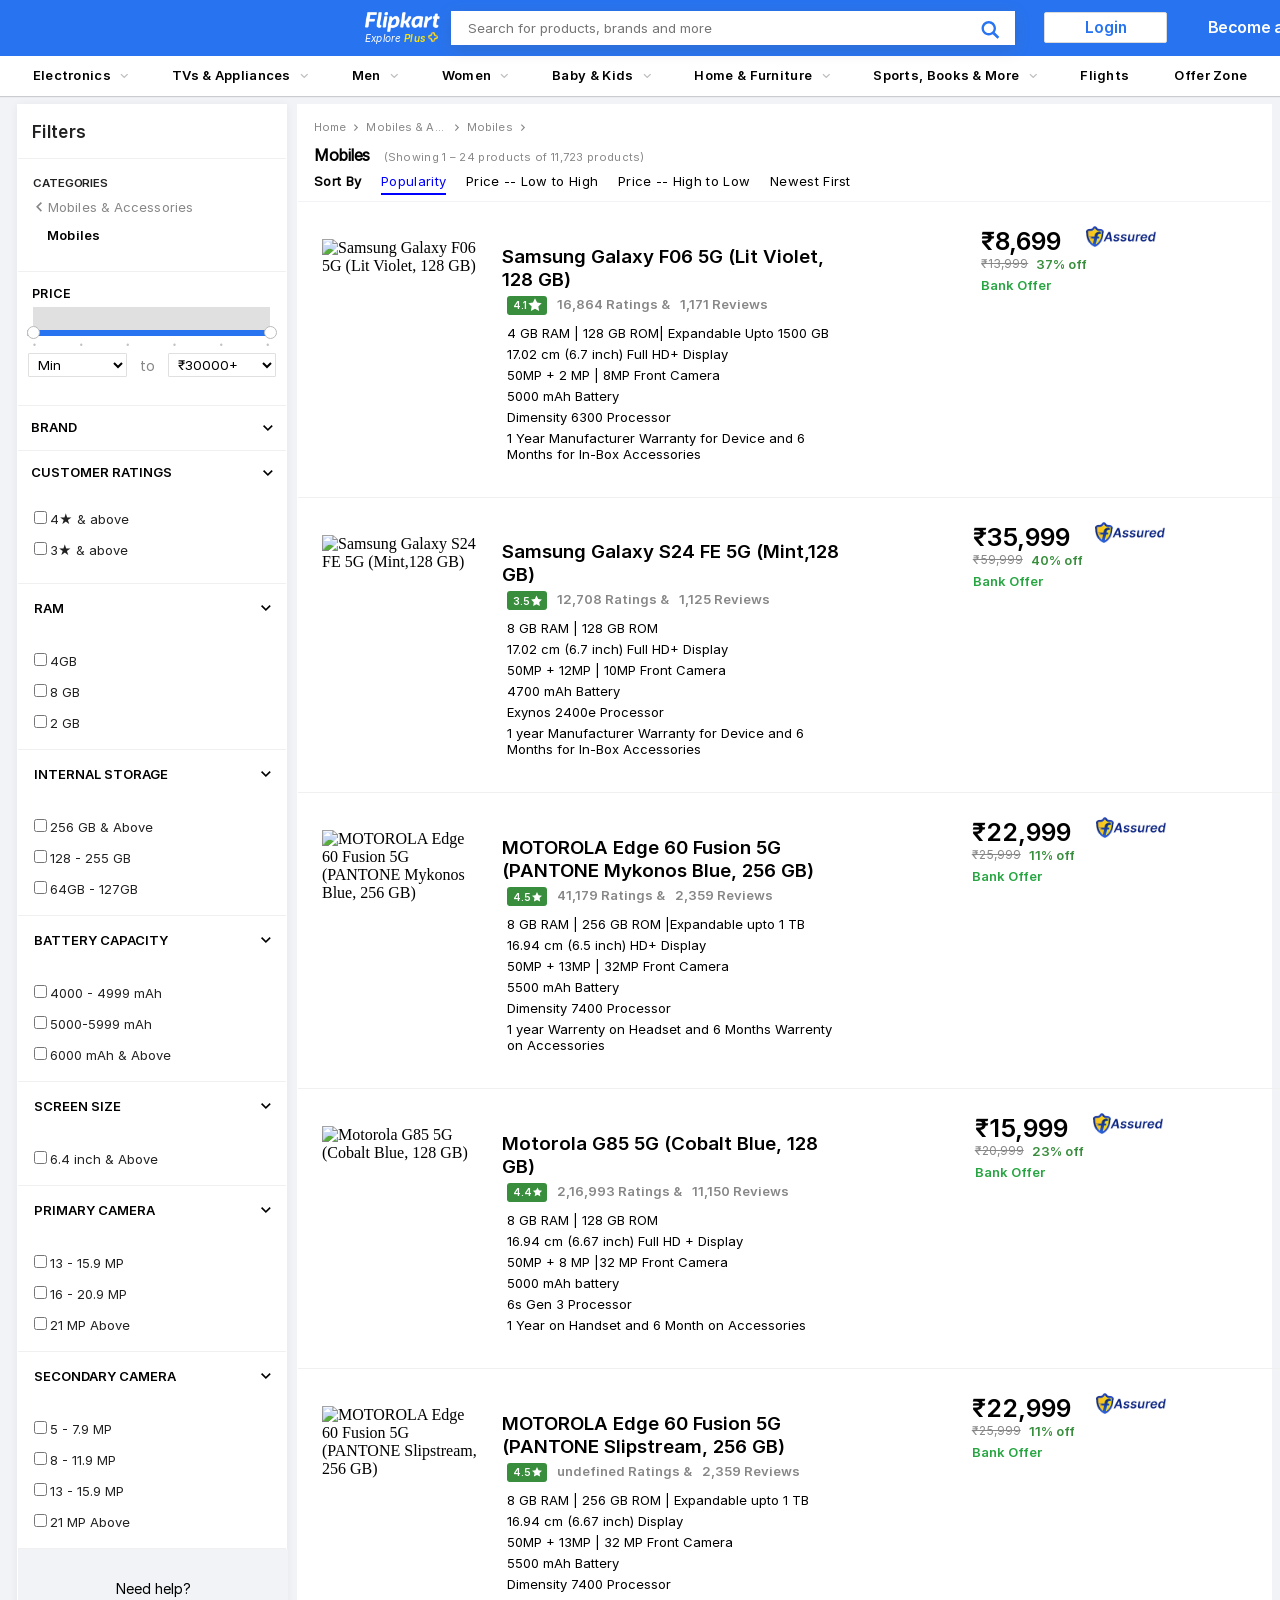
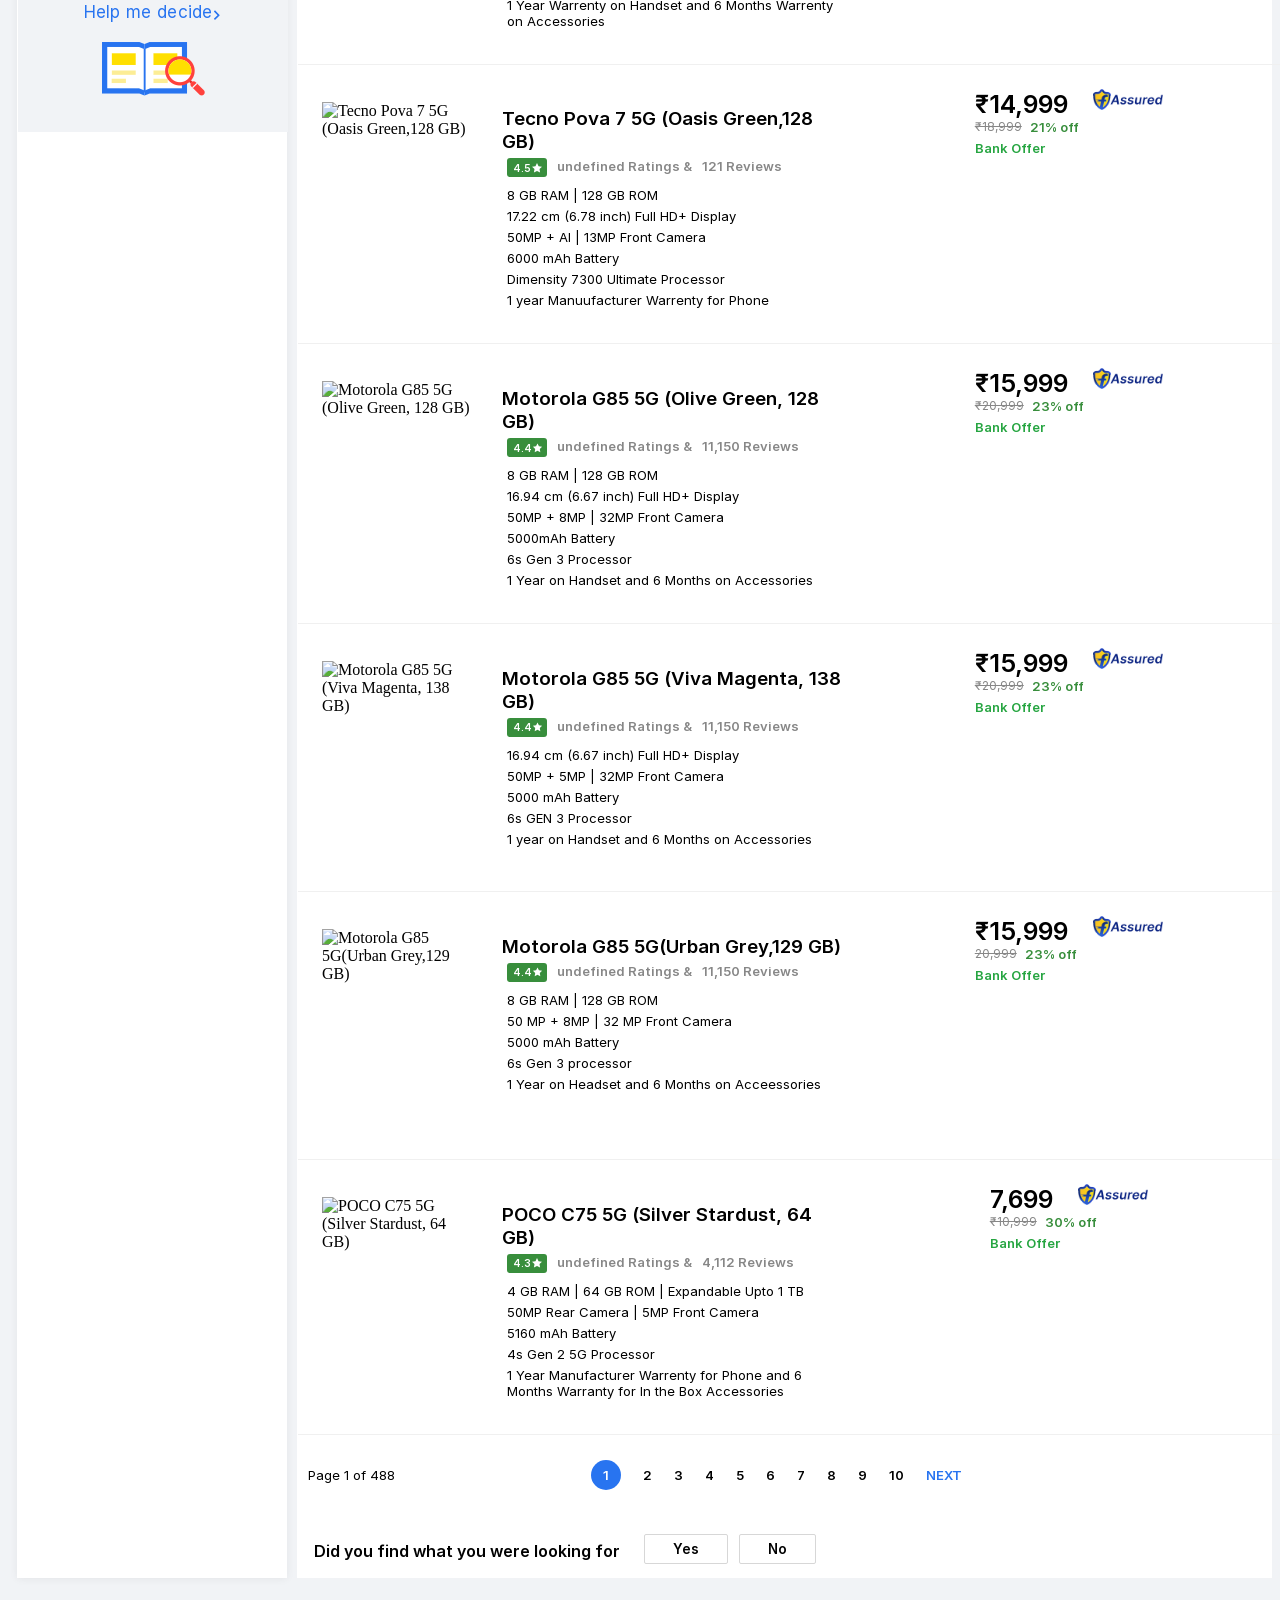
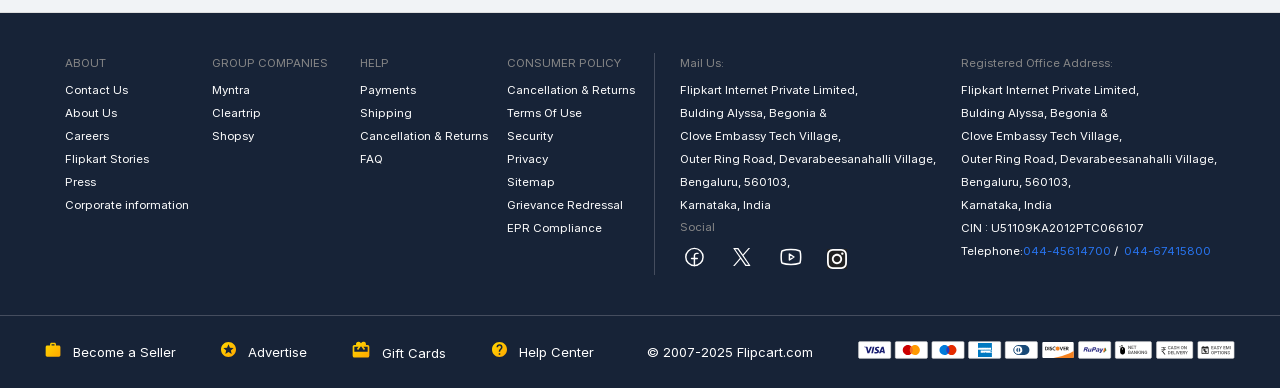
==== commit 48c2a72f: "flip-add2" ====
--- a/flIP.HTML
+++ b/flIP.HTML
@@ -250,19 +250,19 @@
             </div>
             <div class="CategoryList" id="cattid" style="display:flex;display: none;">                                    
             </div>
-
+            <div class="border-bottom"></div>
             <!-- CUSTOMER RATTINGS -->
-             <di class="customerbox" style="display: flex; justify-content: space-between;">
+             <div class="customerbox" style="display: flex; justify-content: space-between;">
                 <div class="customer">CUSTOMER RATINGS</div>
                 <div class="customer-svg" id="custid" onclick="customerclick()"><svg width="10" height="10" viewBox="0 0 16 27" xmlns="http://www.w3.org/2000/svg" class="ukzDZP"><path d="M16 23.207L6.11 13.161 16 3.093 12.955 0 0 13.161l12.955 13.161z" fill="black" class="SV+H35"></path></svg></div>
              </div>
              <div class="customerList" id="customerid" style="display: flex; ">
-                <label><input type="checkbox" value="4★ & above">4★ & above</label>
-                <label><input type="checkbox" value="3★ & above">3★ & above</label>
+                <label><input type="checkbox" value="4">4★ & above</label>
+                <label><input type="checkbox" value="3">3★ & above</label>
              </div>
-
+             <div class="border-bottom"></div>
             <!-- RAM -->
-             <div class="filterBox" style="display: flex; justify-content: space-between;">
+             <div class="rambox" style="display: flex; justify-content: space-between;">
                 <div class="ram">RAM</div>
                 <div class="ram-svg" id="ramid" onclick="ramclick()"><svg width="10" height="10" viewBox="0 0 16 27" xmlns="http://www.w3.org/2000/svg" class="ukzDZP"><path d="M16 23.207L6.11 13.161 16 3.093 12.955 0 0 13.161l12.955 13.161z" fill="black" class="SV+H35"></path></svg></div>
              </div>
@@ -272,6 +272,7 @@
             <label><input type="checkbox"value="2 GB">2 GB</label>
             </div>
         </div>
+        <div class="border-bottom"></div>
 
         <!-- INTERNAL STORAGE -->
          <div class="'internalbox" style="display: flex;justify-content: space-between;">
@@ -284,6 +285,7 @@
                 <label><input type="checkbox" value="64 GB">64GB - 127GB</label>
             </div>
          </div>
+         <div class="border-bottom"></div>
         
          <!-- BATTERY CAPACITY -->
           <div class="betterybox" style="display: flex; justify-content: space-between;">
@@ -295,6 +297,7 @@
             <label><input type="checkbox" value="5000-5999 mAh">5000-5999 mAh</label>
             <label><input type="checkbox" value="6000 mAh & Above">6000 mAh & Above</label> 
           </div>
+          <div class="border-bottom"></div>
 
           <!-- SCREEN SIZE -->
            <div class="screenbox" style="display: flex; justify-content:space-between;">
@@ -304,24 +307,30 @@
            <div class="screenList" id="screenid" style="display: flex;">
             <label><input type="checkbox" value="6.4 inch & Above">6.4 inch & Above</label>
            </div> 
-           
+           <div class="border-bottom"></div>
            <!-- PRIMARY CAMERA -->
             <div class="primarybox" style="display: flex; justify-content: space-between;">
                 <div class="primary">PRIMARY CAMERA</div>
                 <div class="screen-svg" id="primaryid" onclick="primaryclick()"><svg width="10" height="10" viewBox="0 0 16 27" xmlns="http://www.w3.org/2000/svg" class="ukzDZP"><path d="M16 23.207L6.11 13.161 16 3.093 12.955 0 0 13.161l12.955 13.161z" fill="black" class="SV+H35"></path></svg></div>
             </div>
             <div class="primaryList" id="primid" style="display: flex;">
-                <label><input type="checkbox">8 -11.9 MP</label>
-                <label ><input type="checkbox">12 - 12.9 MP</label>
-                <label><input type="checkbox">12- 15.9 MP</label>
-                <label><input type="checkbox">13 - 15.9 MP</label>
-                <label><input type="checkbox">16 - 20.9 MP</label>
-                <label><input type="checkbox">21 MP Above</label>
-
-
-
-            </div>
-              
+                <label><input type="checkbox"value="13 - 15.9 MP">13 - 15.9 MP</label>
+                <label><input type="checkbox"value="16 - 20.9 MP">16 - 20.9 MP</label>
+                <label><input type="checkbox" value="50 MP">21 MP Above</label>
+            </div>
+            <div class="border-bottom"></div>
+              <!-- SECONDARY CAMERA -->
+               <div class="secondarybox" style="display: flex; justify-content: space-between;">
+                <div class="secondary">SECONDARY CAMERA</div>
+                <div class="secondary-svg" id="secondaryid" onclick="secondaryclick()"><svg width="10" height="10" viewBox="0 0 16 27" xmlns="http://www.w3.org/2000/svg" class="ukzDZP"><path d="M16 23.207L6.11 13.161 16 3.093 12.955 0 0 13.161l12.955 13.161z" fill="black" class="SV+H35"></path></svg></div>
+               </div>
+               <div class="secondaryList" id="secondid" style="display: flex;">
+                <label><input type="checkbox" value="5 - 7.9 MP">5 - 7.9 MP</label>
+                <label><input type="checkbox" value="8 - 11.9 MP">8 - 11.9 MP</label>
+                <label><input type="checkbox" value="13 - 15.9 MP">13 - 15.9 MP</label>
+                <label><input type="checkbox" value="21 MP Above">21 MP Above</label>
+               </div>
+               <div class="border-bottom"></div>
      <!-- HELP -->
            <div class="help">
                 <span>Need help?</span>
@@ -332,7 +341,7 @@
             <div class="book-img">
                 <img src="img/image.png" alt="#">
             </div>
-            </div>                      
+            </div>                         
         </section>   
         <section class="main-body"> 
             <section class="main-body1">
@@ -359,10 +368,8 @@
                         </div>                       
                         <div class="body-section"> 
                     <div class="product">
-                           
                       </div>
-                    </div>  
-                              
+                    </div>              
 <div class="last">      
 <div class="end" style="font-size: 13px; font-family: regular;"><span>Page 1 of 488</span></div>    
 <div class="end1" style="font-family: semibold;gap: 22px; font-weight:800; font-size: 13px;"><div class="endone"><span>1</span></div>  <div>2</div><div>3</div>  <div>4</div> <div>5</div> <div>6</div>  <div>7</div> <div>8</div> <div>9</div>  <div>10</div> <div class="nexts" style="color: #2874f0;">NEXT</div> </div>   
--- a/flip.css
+++ b/flip.css
@@ -896,8 +896,6 @@
  font-size: 13px;
  letter-spacing: .3px;
 }
-
-
 .productItems img{
   width: 155px;
   height: 200px;
@@ -920,7 +918,7 @@
   margin-bottom: 0px;
 }
 .productItemsmid{
-
+  width: 35%;
   font-family: "semibold";
   padding-left: 25px;
 }
@@ -1006,41 +1004,53 @@
 .ppp p{
   font-size: 10px;
   align-items: center;
-}         
+} 
+ /*BRAND  */
 
 .brand{
   font-size: 13px;
-  padding: 16px;
   font-family: "semibold";
 
 }
 .filterBox{
-  border-bottom: 1px solid #f0f0f0;
+  padding: 13px;
 }
 .brand-svg{
   transform: rotate(270deg);
 }
 .CategoryList{                                                                      
-  font-size: 14px;     
+  font-size: 13px;     
   display: flex;                     
   flex-direction: column;
-  font-family: "regular";
-  padding: 7px 0px;   
-   border-bottom: 1px solid #f0f0f0; 
+  font-family: "regular"; 
+   margin: 7px 0px;
+   padding: 0px 12px 12px 12px;
+   
                                                      
 }
 .CategoryList label{
   margin: 3px 0px;
-}
-.main{
+  padding: 3px 0px;
+  color: #212121;
+}
+
+.border-bottom{
    border-bottom: 1px solid #f0f0f0;
-  padding-top: 0px;
+  
 }
 /* CUSTOMER RATINGS */
+.customerbox{
+  padding: 13px;
+}
 .customer{
   font-size: 13px;
-  padding: 16px;
-  font-family: "semibold";
+  font-family: "semibold";
+
+}
+.customerList label{
+  margin: 3px 0px;
+  padding: 3px 0px;
+  color: #212121;
 
 }
 .customer-svg{
@@ -1048,12 +1058,13 @@
 
 }
 .customerList{
-    font-size: 14px;     
+   font-size: 13px;     
   display: flex;                     
   flex-direction: column;
-  font-family: "regular";
-  padding: 7px 0px;   
-   border-bottom: 1px solid #f0f0f0; 
+  font-family: "regular"; 
+   margin: 7px 0px;
+   padding: 0px 12px 12px 12px;
+   
 }
 
 
@@ -1064,16 +1075,23 @@
   font-family: "semibold";
 
 }
+
+.memoryList label{
+  margin: 3px 0px;
+  padding: 3px 0px;
+  color: #212121;
+
+}
 .ram-svg{
   transform: rotate(270deg);
 }
 .memoryList{                                                                      
-  font-size: 14px;     
+  font-size: 13px;     
   display: flex;                     
   flex-direction: column;
-  font-family: "regular";
-  padding: 7px 0px;   
-   border-bottom: 1px solid #f0f0f0; 
+  font-family: "regular"; 
+   
+   padding: 12px 12px;
                                                      
 }
 /* INTERNAL STORAGE */
@@ -1086,14 +1104,20 @@
     transform: rotate(270deg);
 
 }
+.internalList label{
+  margin: 3px 0px;
+  padding: 3px 0px;
+    color: #212121;
+
+}
 .internalList{
-    font-size: 14px;     
+   font-size: 13px;     
   display: flex;                     
   flex-direction: column;
-  font-family: "regular";
-  padding: 7px 0px;   
-   border-bottom: 1px solid #f0f0f0;
-}
+  font-family: "regular"; 
+   padding: 12px 12px;
+}
+
 
 /* BATTERY STORAGE */
 .batteryy{
@@ -1105,13 +1129,19 @@
    transform: rotate(270deg);
 }
 .batteryList{
-    font-size: 14px;     
+  font-size: 13px;     
   display: flex;                     
   flex-direction: column;
-  font-family: "regular";
-  padding: 7px 0px;   
-   border-bottom: 1px solid #f0f0f0;
-}
+  font-family: "regular"; 
+   padding: 12px 12px;
+}
+.batteryList label{
+  margin: 3px 0px;
+  padding: 3px 0px;
+    color: #212121;
+
+}
+
 /* SCREEN SIZE */
 .screen{
   font-size: 13px;
@@ -1123,13 +1153,19 @@
    transform: rotate(270deg);
 }
 .screenList{
-    font-size: 14px;     
+     font-size: 13px;     
   display: flex;                     
   flex-direction: column;
-  font-family: "regular";
-  padding: 7px 0px;   
-   border-bottom: 1px solid #f0f0f0;
-}
+  font-family: "regular"; 
+   padding: 12px 12px;
+}
+.screenList label{
+  margin: 3px 0px;
+  padding: 3px 0px;
+    color: #212121;
+
+}
+
 
 /* PRIMARY SCREEN */
 .primary{
@@ -1141,11 +1177,39 @@
      transform: rotate(270deg);
 }
 .primaryList{
-  font-size: 14px;     
+   font-size: 13px;     
   display: flex;                     
   flex-direction: column;
-  font-family: "regular";
-  padding: 7px 0px;   
-   border-bottom: 1px solid #f0f0f0;
+  font-family: "regular"; 
+   padding: 12px 12px;
+}
+.primaryList label{
+  margin: 3px 0px;
+  padding: 3px 0px;
+  color: #212121;
+
+}
+
+
+/* SECONDARY CAMERA */
+.secondary{
+  font-size: 13px;
+  padding: 16px;
+  font-family: "semibold";
+}
+.secondary-svg{
+   transform: rotate(270deg);
+}
+.secondaryList{
+  font-size: 13px;     
+  display: flex;                     
+  flex-direction: column;
+  font-family: "regular"; 
+   padding: 12px 12px;
+}
+.secondaryList label{
+  margin: 3px 0px;
+  padding: 3px 0px;
+  color: #212121;
 
 }
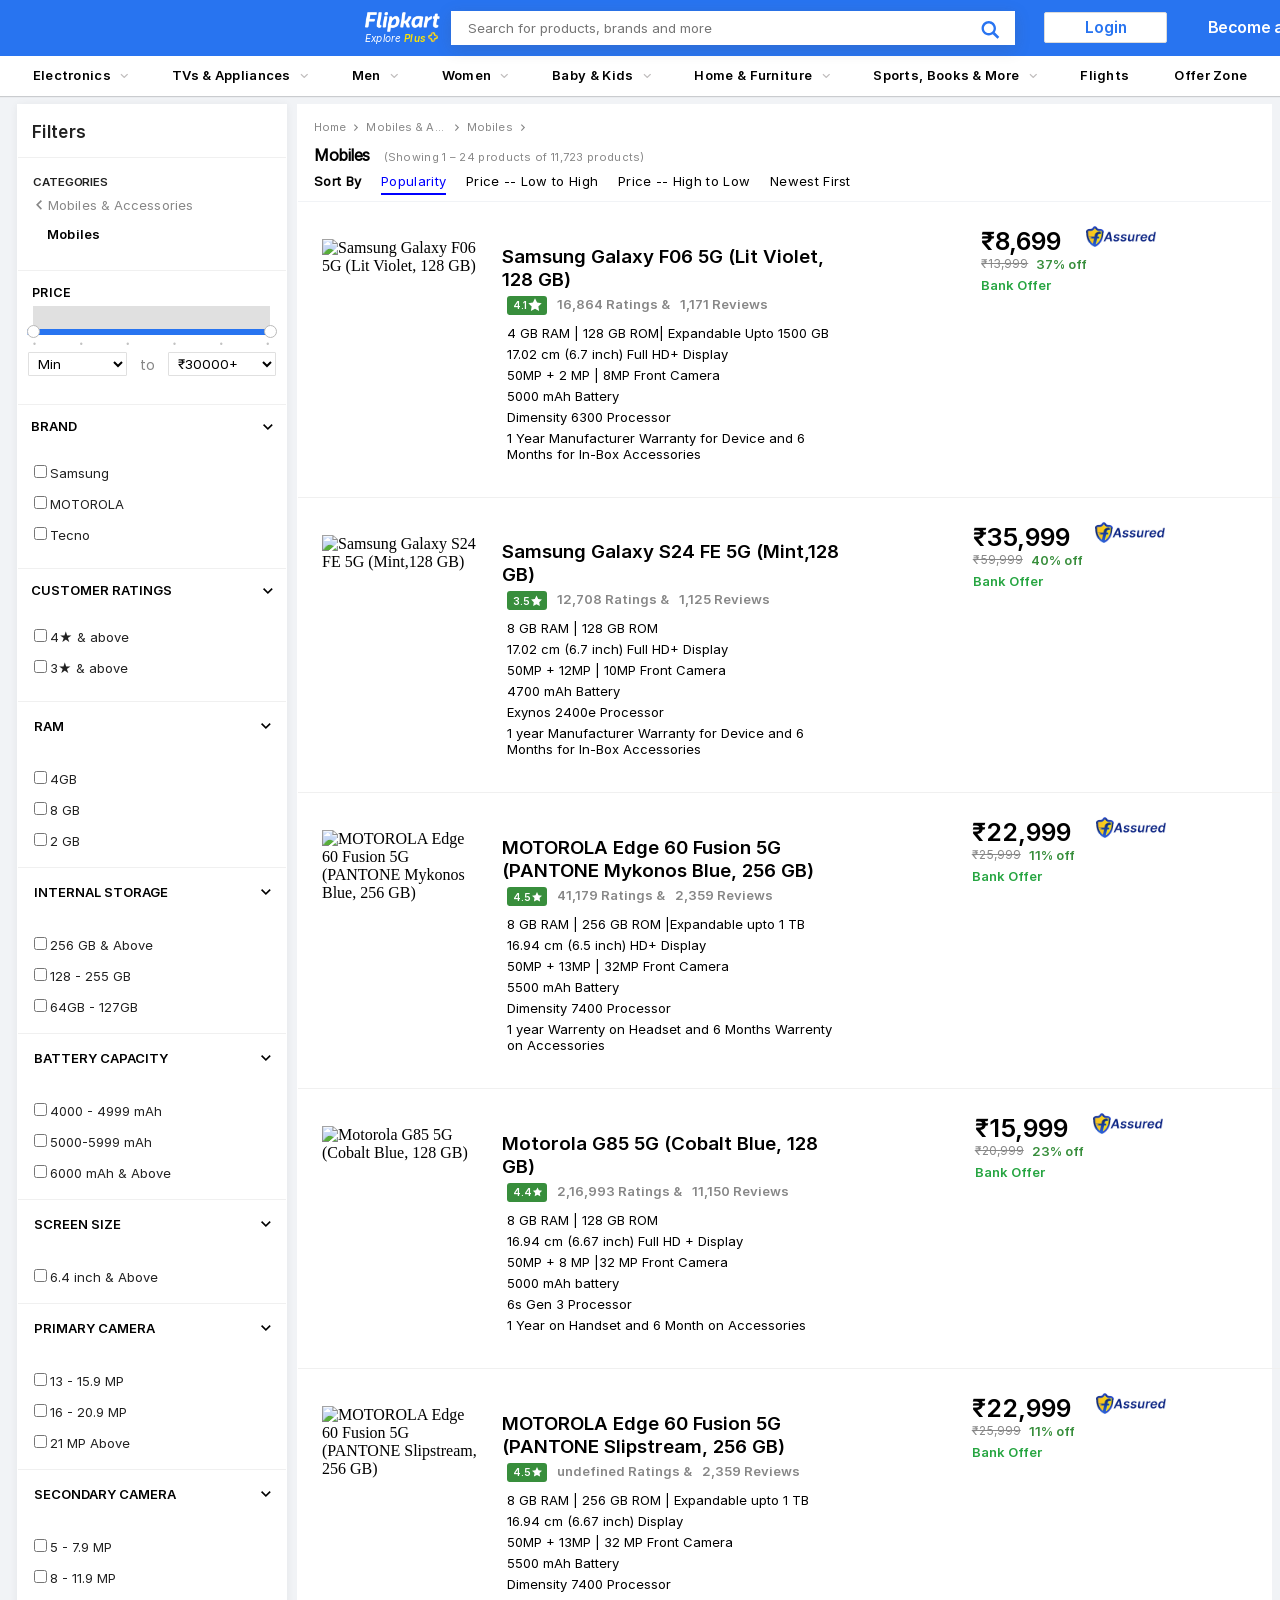
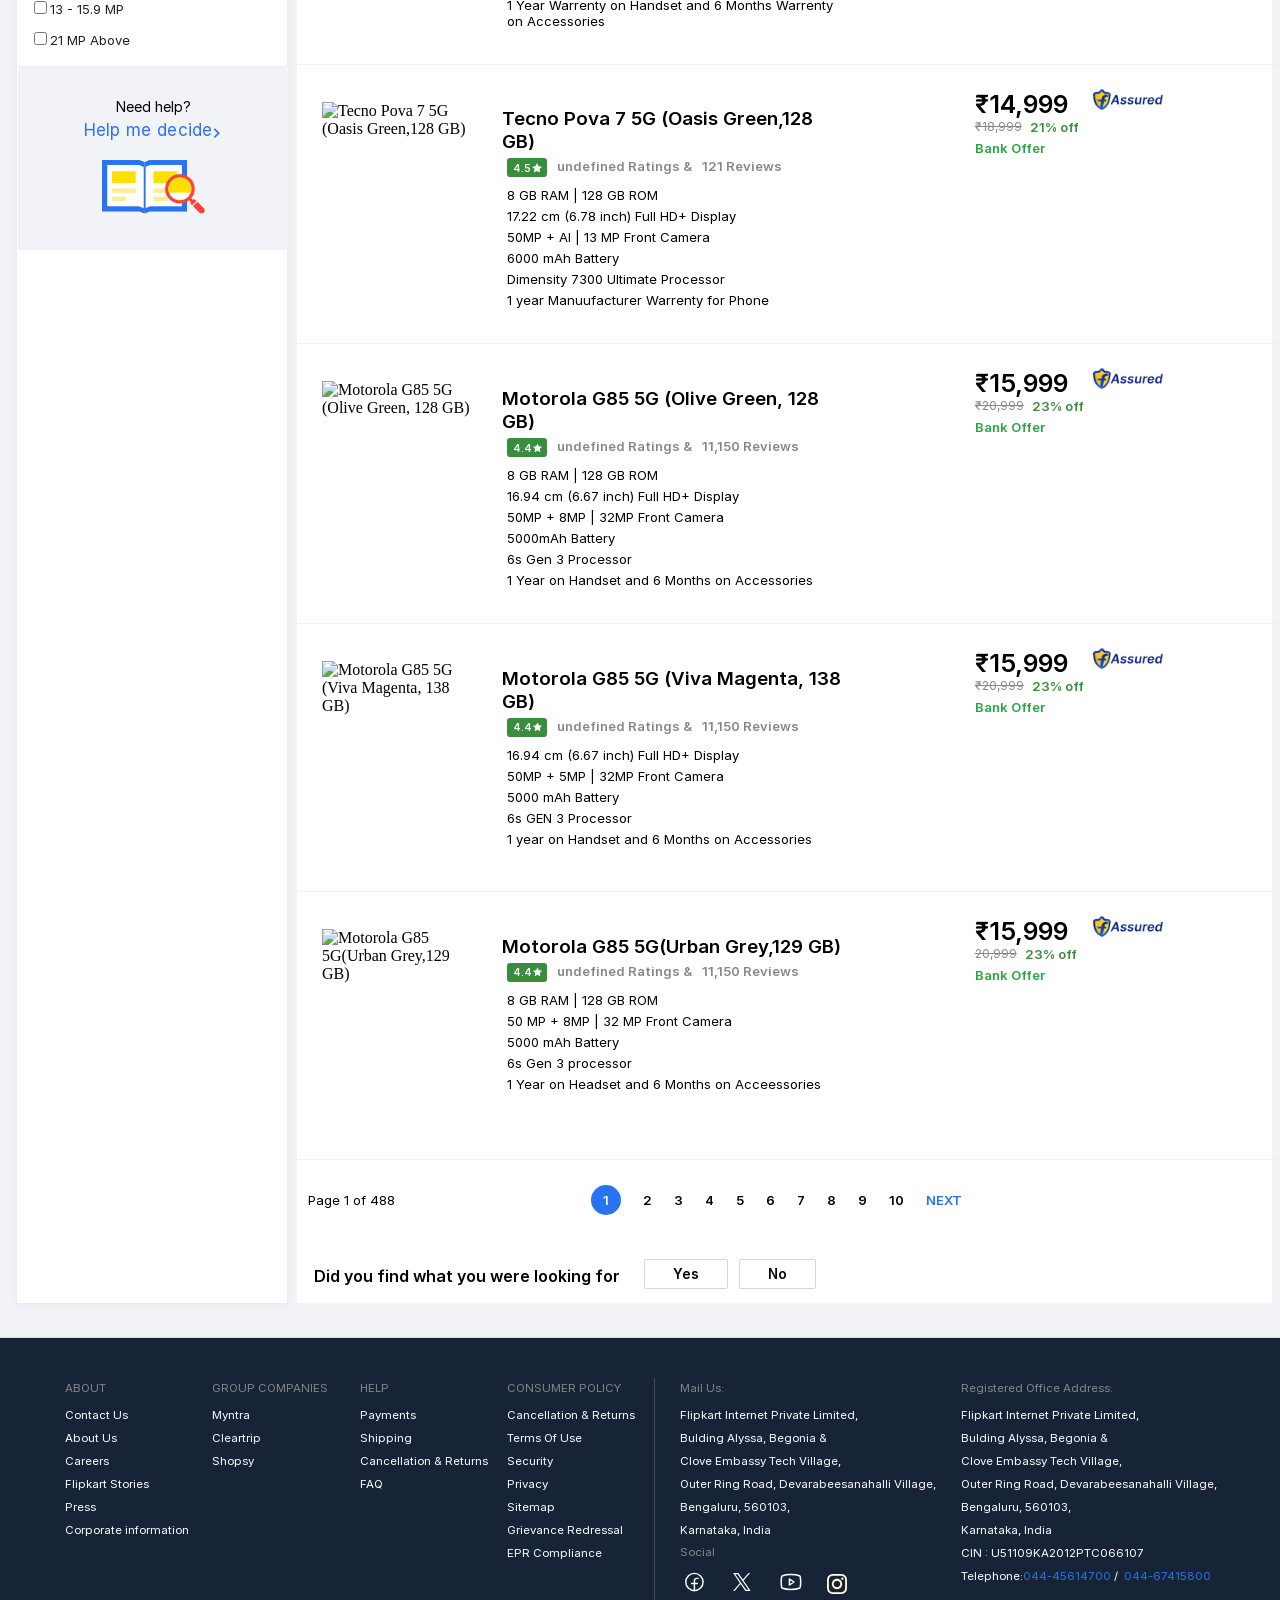
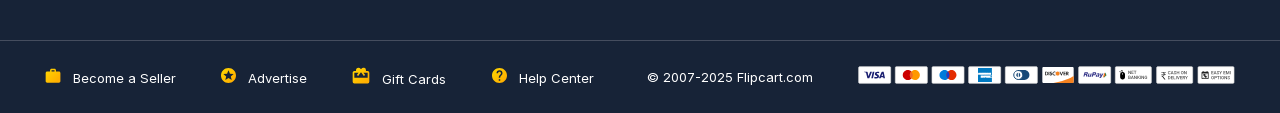
==== commit 863a0279: "flip-add2" ====
--- a/flIP.HTML
+++ b/flIP.HTML
@@ -182,8 +182,17 @@
     <section class="body">   
         <section class="side-bar">
             
-            <div class="filters">
-                <span>Filters</span>
+            <div class="filters" style="display: flex;flex-direction: column;">
+                <div class="beggining" style="display: flex; flex-direction: row; ">
+                <div><span>Filters</span></div>
+                 <div class="clearall">
+                    
+                </div>
+                </div>
+
+                <div class="active-filters" id="activeFilters" onclick="activefilterclick()"></div>
+               
+                
             </div>
             <div class="category">
                 <span>CATEGORIES</span>
@@ -248,7 +257,11 @@
             <div class="brand">BRAND</div>
             <div class="brand-svg" id="brandid" onclick="svgclick()"><svg width="10" height="10" viewBox="0 0 16 27" xmlns="http://www.w3.org/2000/svg" class="ukzDZP"><path d="M16 23.207L6.11 13.161 16 3.093 12.955 0 0 13.161l12.955 13.161z" fill="black" class="SV+H35"></path></svg></div>
             </div>
-            <div class="CategoryList" id="cattid" style="display:flex;display: none;">                                    
+            <div class="CategoryList" id="cattid" style="display:flex;">                                    
+                <label><input type="checkbox" value="Samsung">Samsung</label>
+                <label><input type="checkbox"value="MOTOROLA">MOTOROLA</label>
+                <label><input type="checkbox"value="Tecno">Tecno</label>
+
             </div>
             <div class="border-bottom"></div>
             <!-- CUSTOMER RATTINGS -->
@@ -257,8 +270,8 @@
                 <div class="customer-svg" id="custid" onclick="customerclick()"><svg width="10" height="10" viewBox="0 0 16 27" xmlns="http://www.w3.org/2000/svg" class="ukzDZP"><path d="M16 23.207L6.11 13.161 16 3.093 12.955 0 0 13.161l12.955 13.161z" fill="black" class="SV+H35"></path></svg></div>
              </div>
              <div class="customerList" id="customerid" style="display: flex; ">
-                <label><input type="checkbox" value="4">4★ & above</label>
-                <label><input type="checkbox" value="3">3★ & above</label>
+                <label><input type="checkbox" value="4" onclick="filtercustomer()">4★ & above</label>
+                <label><input type="checkbox" value="3" onclick="filtercustomer()">3★ & above</label>
              </div>
              <div class="border-bottom"></div>
             <!-- RAM -->
@@ -267,9 +280,9 @@
                 <div class="ram-svg" id="ramid" onclick="ramclick()"><svg width="10" height="10" viewBox="0 0 16 27" xmlns="http://www.w3.org/2000/svg" class="ukzDZP"><path d="M16 23.207L6.11 13.161 16 3.093 12.955 0 0 13.161l12.955 13.161z" fill="black" class="SV+H35"></path></svg></div>
              </div>
               <div class="memoryList" id="memoryid" style="display:flex;">  
-            <label><input type="checkbox"value="4 GB RAM ">4GB</label>
-            <label><input type="checkbox"value="8 GB RAM ">8 GB</label>
-            <label><input type="checkbox"value="2 GB">2 GB</label>
+            <label><input type="checkbox"value="4 GB RAM "onclick="filterram()" >4GB</label>
+            <label><input type="checkbox"value="8 GB RAM "onclick="filterram()" >8 GB</label>
+            <label><input type="checkbox"value="2 GB" onclick="filterram()" >2 GB</label>
             </div>
         </div>
         <div class="border-bottom"></div>
@@ -280,9 +293,9 @@
             <div class="internal-svg" id="intid" onclick="internalclick()"><svg width="10" height="10" viewBox="0 0 16 27" xmlns="http://www.w3.org/2000/svg" class="ukzDZP"><path d="M16 23.207L6.11 13.161 16 3.093 12.955 0 0 13.161l12.955 13.161z" fill="black" class="SV+H35"></path></svg></div>
             </div>
             <div class="internalList" id="internalid" style="display: flex;">
-                <label><input type="checkbox" value="256 GB">256 GB & Above</label>
-                <label><input type="checkbox" value="128 GB">128 - 255 GB</label>
-                <label><input type="checkbox" value="64 GB">64GB - 127GB</label>
+                <label><input type="checkbox" value="256 GB & Above" onclick="filterinternal()">256 GB & Above</label>
+                <label><input type="checkbox" value="128 - 255 GB" onclick="filterinternal()">128 - 255 GB</label>
+                <label><input type="checkbox" value="64GB - 127GB" onclick="filterinternal()">64GB - 127GB</label>
             </div>
          </div>
          <div class="border-bottom"></div>
@@ -293,9 +306,9 @@
             <div class="battery-svg" id="battid" onclick="batteryclick()"><svg width="10" height="10" viewBox="0 0 16 27" xmlns="http://www.w3.org/2000/svg" class="ukzDZP"><path d="M16 23.207L6.11 13.161 16 3.093 12.955 0 0 13.161l12.955 13.161z" fill="black" class="SV+H35"></path></svg></div>
           </div>
           <div class="batteryList" id="batteryid" style="display: flex;">
-            <label><input type="checkbox" value="4000 - 4999 mAh">4000 - 4999 mAh</label>
-            <label><input type="checkbox" value="5000-5999 mAh">5000-5999 mAh</label>
-            <label><input type="checkbox" value="6000 mAh & Above">6000 mAh & Above</label> 
+            <label><input type="checkbox" value="4000 - 4999 mAh" onclick="filterbattery()">4000 - 4999 mAh</label>
+            <label><input type="checkbox" value="5000-5999 mAh" onclick="filterbattery()">5000-5999 mAh</label>
+            <label><input type="checkbox" value="6000 mAh & Above" onclick="filterbattery()" >6000 mAh & Above</label> 
           </div>
           <div class="border-bottom"></div>
 
@@ -306,7 +319,7 @@
            </div>
            <div class="screenList" id="screenid" style="display: flex;">
             <label><input type="checkbox" value="6.4 inch & Above">6.4 inch & Above</label>
-           </div> 
+           </div>                                          
            <div class="border-bottom"></div>
            <!-- PRIMARY CAMERA -->
             <div class="primarybox" style="display: flex; justify-content: space-between;">
@@ -316,7 +329,7 @@
             <div class="primaryList" id="primid" style="display: flex;">
                 <label><input type="checkbox"value="13 - 15.9 MP">13 - 15.9 MP</label>
                 <label><input type="checkbox"value="16 - 20.9 MP">16 - 20.9 MP</label>
-                <label><input type="checkbox" value="50 MP">21 MP Above</label>
+                <label><input type="checkbox" value="21 MP Above">21 MP Above</label>
             </div>
             <div class="border-bottom"></div>
               <!-- SECONDARY CAMERA -->
@@ -330,7 +343,7 @@
                 <label><input type="checkbox" value="13 - 15.9 MP">13 - 15.9 MP</label>
                 <label><input type="checkbox" value="21 MP Above">21 MP Above</label>
                </div>
-               <div class="border-bottom"></div>
+               <div class="border-bottom"></div>                       
      <!-- HELP -->
            <div class="help">
                 <span>Need help?</span>
--- a/flip.css
+++ b/flip.css
@@ -342,7 +342,6 @@
   background-color: white;
 }
 .filters {
-  height: 54.2px;
   border-bottom: 1px solid #f0f0f0;
   box-sizing: border-box;
   padding: 16px;
@@ -358,6 +357,7 @@
   position: relative;
   right: 2px; 
 } 
+
 .category {
   padding: 16px;
   height: 80px;
@@ -906,7 +906,7 @@
 }
 .productCard{
   display: flex;
- width: 100%;
+ width: 100%;         
  padding: 24px 0px 30px 24px;
  border-bottom: 1px solid #f0f0f0;
 }
@@ -1212,4 +1212,40 @@
   padding: 3px 0px;
   color: #212121;
 
+}
+
+
+
+/* FILTER TOP */
+.active-filters{
+  display: flex;
+  flex-wrap: wrap;
+}
+.active-filters span{
+  background-color: #e0e0e0;
+  font-size: 10px;
+  padding: 6px 4px;
+  border-radius: 3px;
+  margin: 2px 4px;
+  font-family: "regular";
+
+}
+
+.active-filters :hover{
+  text-decoration: line-through;
+}
+
+
+
+
+/* CLEAR ALL */
+.beggining{
+  display: flex;
+  justify-content: space-between;
+}
+.clearall span{
+  cursor: pointer;
+  color: #2874f0;
+  font-size: 11px;
+  font-family: "semibold";
 }
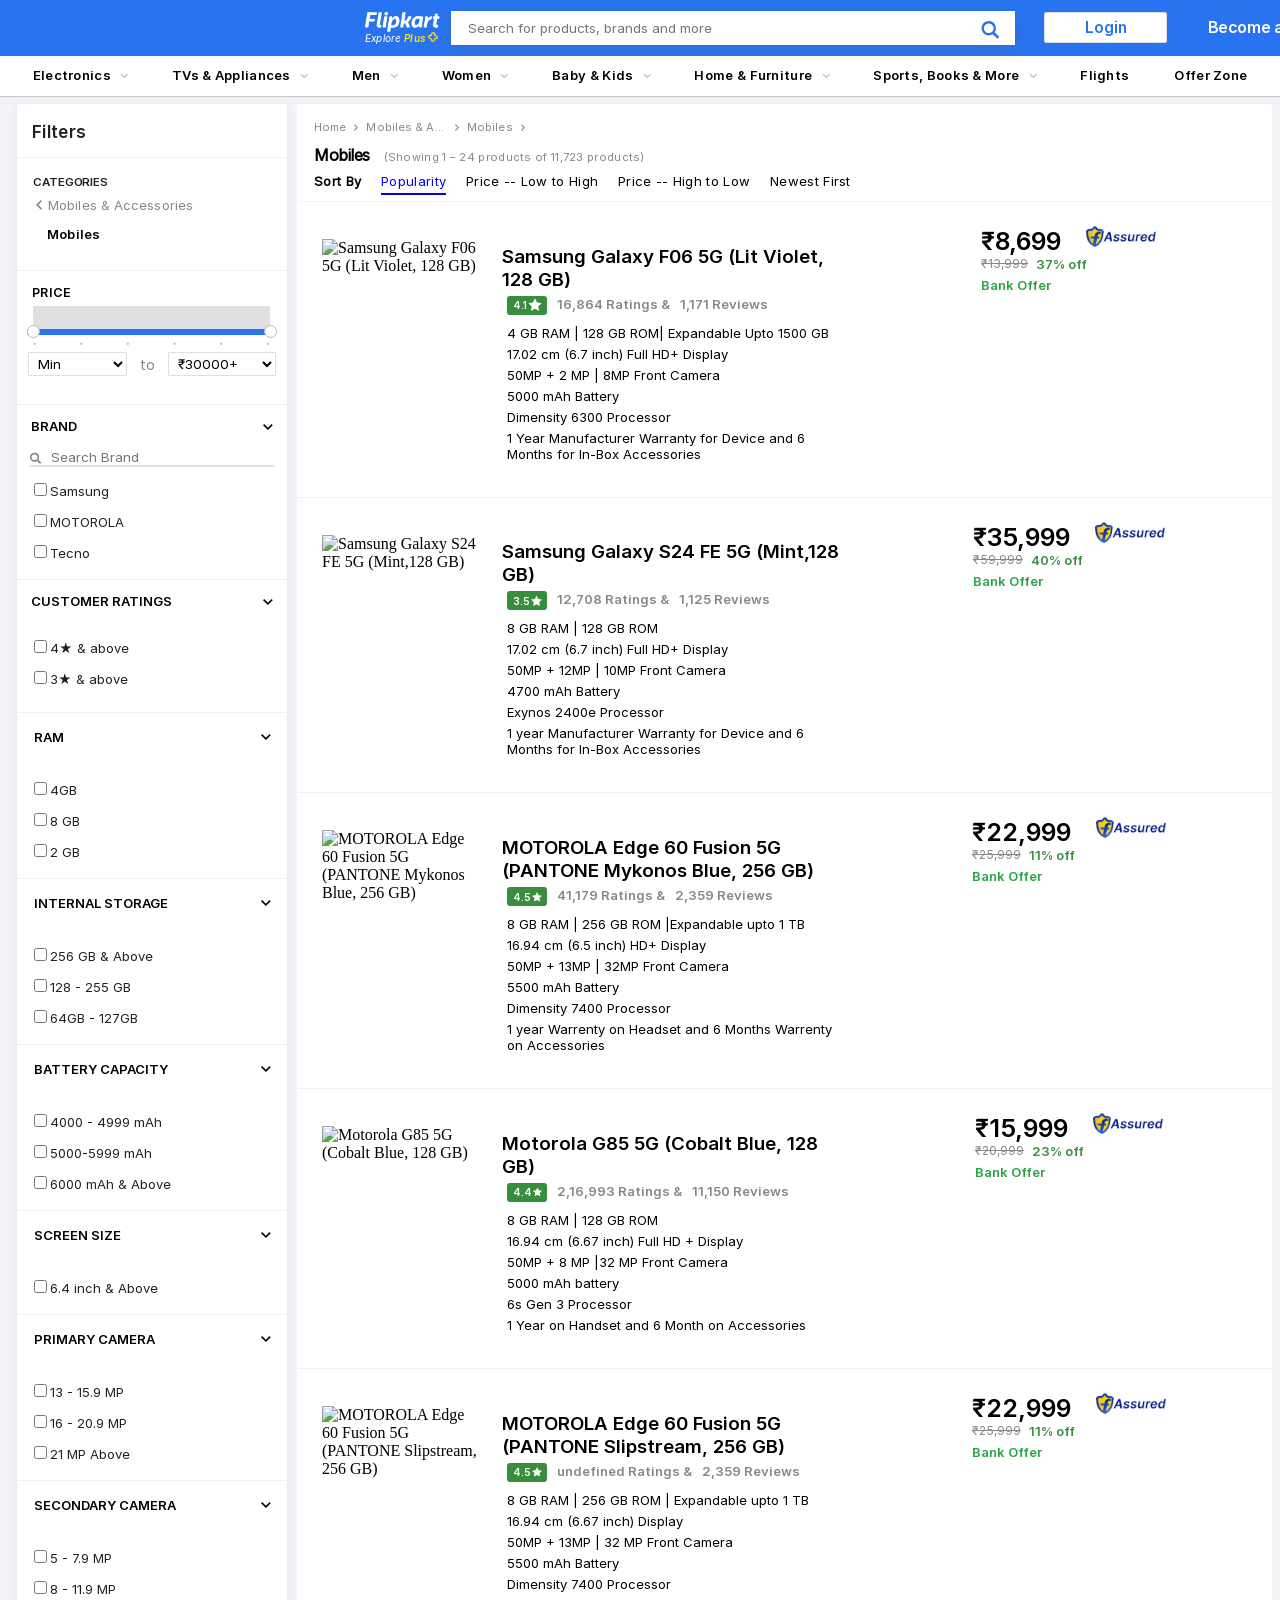
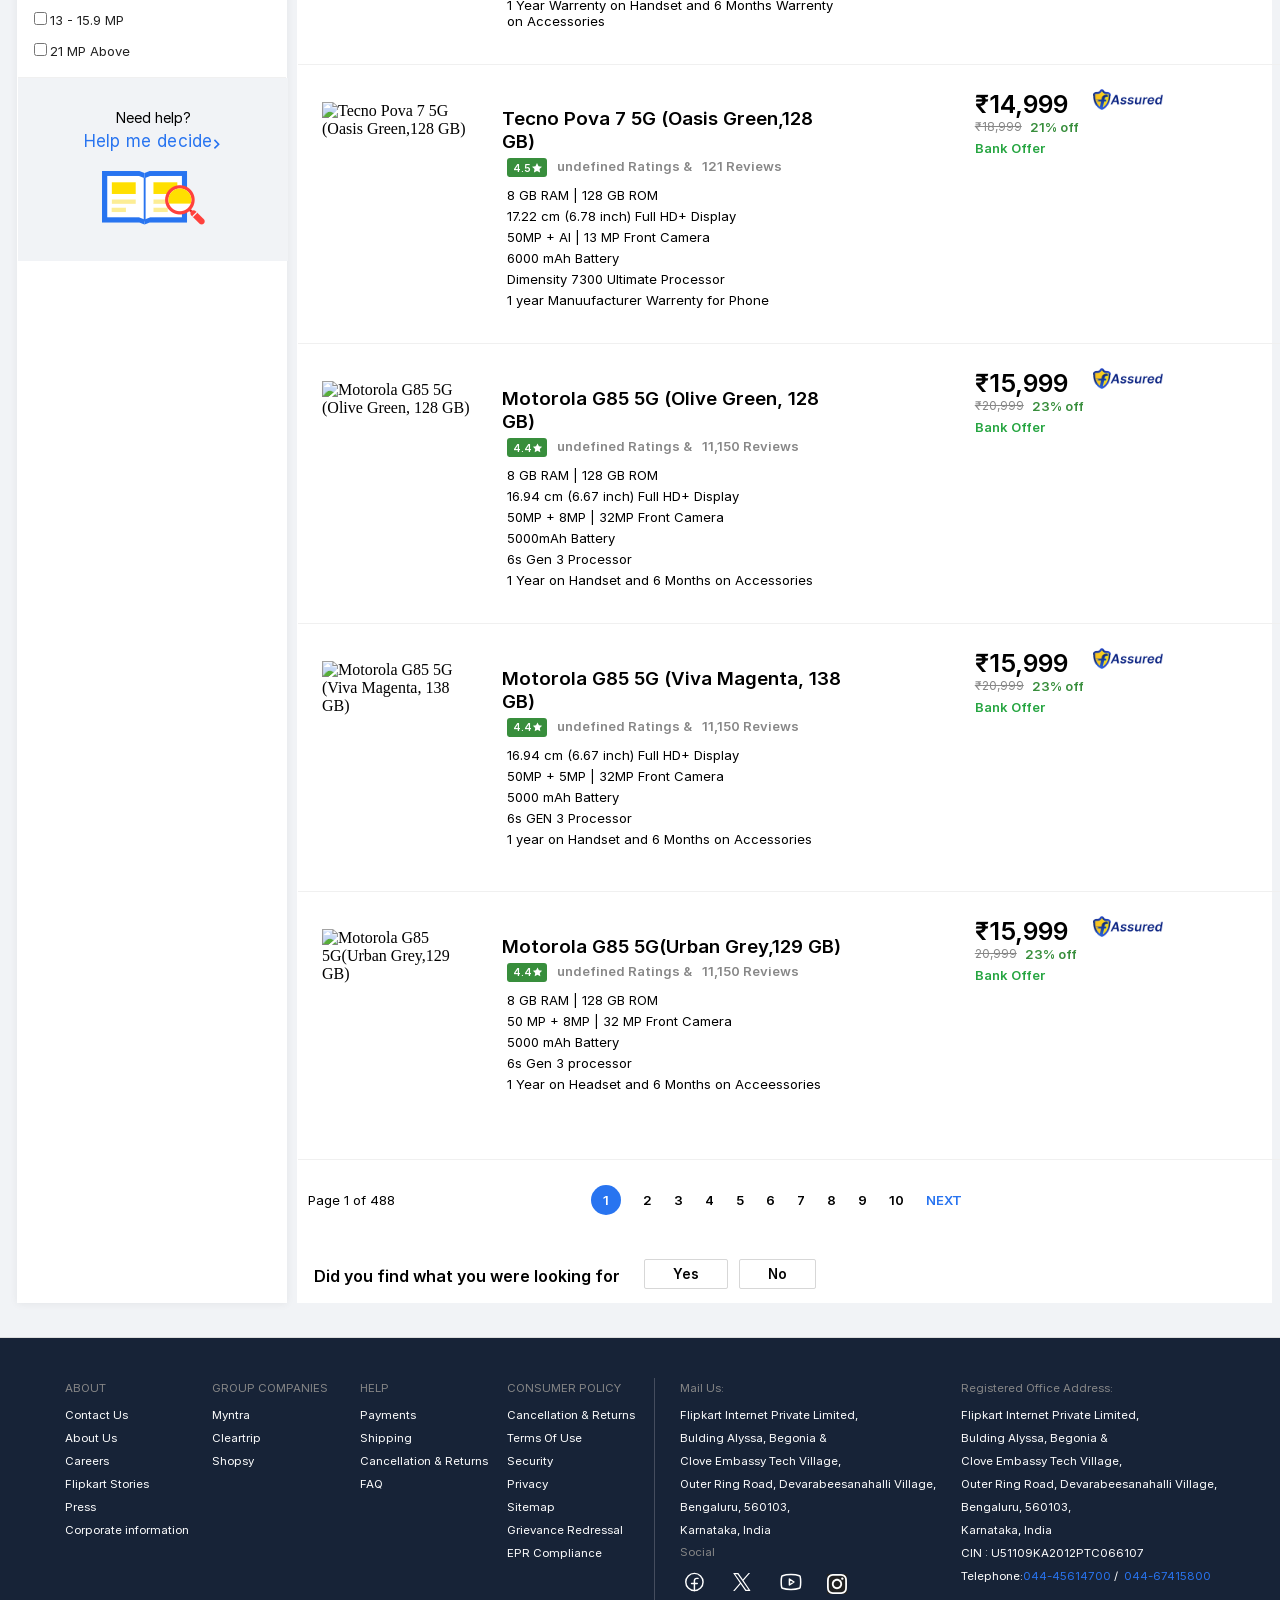
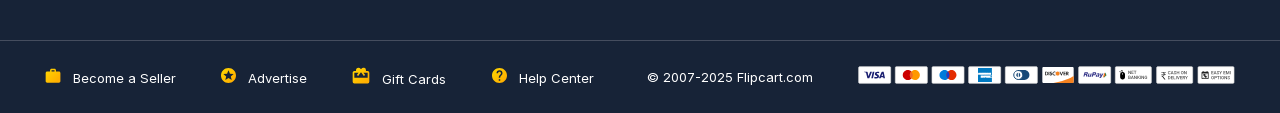
==== commit e3a65029: "Added new feature/code" ====
--- a/flIP.HTML
+++ b/flIP.HTML
@@ -6,7 +6,7 @@
     <link rel="stylesheet" href="flip.css">
     <title>Document</title>
 </head>
-<body>
+<body>         
     <header class="header">
             <div class="first"></div>
             <div class="header-content">
@@ -30,8 +30,6 @@
 
               </div>
               </div>
-              
-              
               <div class="nav-link">
                 <a href="#">Become a Seller</a>
                 <a href="#" class="mored" id="moreid" onmouseover="moreclick()" style="position: relative; left: 20px;">More&nbsp;&nbsp;<svg id="svgid" width="4.7" height="8" viewBox="0 0 16 27" xmlns="http://www.w3.org/2000/svg" class="arrow"><path d="M16 23.207L6.11 13.161 16 3.093 12.955 0 0 13.161l12.955 13.161z" fill="#fff" class="-dC5Le"></path></svg></a>
@@ -183,29 +181,35 @@
         <section class="side-bar">
             
             <div class="filters" style="display: flex;flex-direction: column;">
-                <div class="beggining" style="display: flex; flex-direction: row; ">
+                <div class="beggining" style="display: flex; flex-direction: row;justify-content: space-between;">
                 <div><span>Filters</span></div>
-                 <div class="clearall">
-                    
-                </div>
-                </div>
-
-                <div class="active-filters" id="activeFilters" onclick="activefilterclick()"></div>
-               
-                
-            </div>
-            <div class="category">
+                 <div class="clearall" onclick="last()" id="clearallid"></div>
+                 
+                </div>
+                <div class="main-activefilter" id="mainactiveid">
+                <div class="active-filters"  id="activeFilters"  onclick="activefilterclick()" style="display: flex;"></div>
+                <div class="active-filters2" id="activeFilters2" onclick="activefilterclick2()"></div>
+                <div class="active-filters3" id="activeFilters3" onclick="activefilterclick3()"></div>
+                <div class="active-filters4" id="activeFilters4" onclick="activefilterclick4()"></div>
+                <div class="active-filters5" id="activeFilters5" onclick="activefilterclick5()"></div>
+                <div class="active-filters6" id="activeFilters6" onclick="activefilterclick6()"></div>
+                <div class="active-filters7" id="activeFilters7" onclick="activefilterclick7()"></div>
+                <div class="active-filters8" id="activeFilters8" onclick="activefilterclick8()"></div>  
+                </div>
+            </div>
+                                    
+            <div class="category">           
                 <span>CATEGORIES</span>
                 <div class="mobile-acc">
                 <svg width="10" height="10" viewBox="0 0 16 27" xmlns="http://www.w3.org/2000/svg" class="mobile-acc"><path d="M16 23.207L6.11 13.161 16 3.093 12.955 0 0 13.161l12.955 13.161z" fill="#878787" class="P3pAQJ"></path></svg>
                 <a href="#">Mobiles & Accessories</a>
                 </div>
                 <a class="mobile" href="#">Mobiles</a>
-            </div> 
+            </div>               
             <!-- PRICE-RANGE -->
             <div class="price-container">                                                                                          
-                <div class="price-inner">
-                     <span>PRICE</span>
+                <div class="price-inner">    
+                     <span>PRICE</span>   
                 <div class="grey" style="position: relative; right: 3px;top: 3px;">
                     <div class="one" style="height: 25px; width: 47.36px;"></div>
                     <div class="one" style="height: 25px; width: 47.36px;"></div>
@@ -248,64 +252,91 @@
                         </select> 
                     </div>    
                 </div>    
-            </div>   
-            
-            
+            </div>                   
+                                                         
             <!-- FILTER -BOX----------- -->
+             <!-- BRAND -->
              <div class="main">
         <div class="filterBox" style="display: flex; justify-content: space-between;">
             <div class="brand">BRAND</div>
             <div class="brand-svg" id="brandid" onclick="svgclick()"><svg width="10" height="10" viewBox="0 0 16 27" xmlns="http://www.w3.org/2000/svg" class="ukzDZP"><path d="M16 23.207L6.11 13.161 16 3.093 12.955 0 0 13.161l12.955 13.161z" fill="black" class="SV+H35"></path></svg></div>
             </div>
-            <div class="CategoryList" id="cattid" style="display:flex;">                                    
-                <label><input type="checkbox" value="Samsung">Samsung</label>
-                <label><input type="checkbox"value="MOTOROLA">MOTOROLA</label>
-                <label><input type="checkbox"value="Tecno">Tecno</label>
-
-            </div>
+            <div class="CategoryList" id="cattid" style="display:flex;"> 
+                <div class="clear-main" onclick="clearclick()" id="clearmainid" style="display: none; ">
+                    <div class="clear-cros">✕</div>
+                    <div class="clear-text" >Clear all</div>
+                </div>
+                <div class="searchbar">
+                    <div search-svg><svg width="12" height="20" style="position: absolute;" viewBox="0 0 17 18" class="zmbstL" xmlns="http://www.w3.org/2000/svg"><g fill="grey" fill-rule="evenodd"><path class="JVQyl9" d="m11.618 9.897l4.225 4.212c.092.092.101.232.02.313l-1.465 1.46c-.081.081-.221.072-.314-.02l-4.216-4.203"></path><path class="JVQyl9" d="m6.486 10.901c-2.42 0-4.381-1.956-4.381-4.368 0-2.413 1.961-4.369 4.381-4.369 2.42 0 4.381 1.956 4.381 4.369 0 2.413-1.961 4.368-4.381 4.368m0-10.835c-3.582 0-6.486 2.895-6.486 6.467 0 3.572 2.904 6.467 6.486 6.467 3.582 0 6.486-2.895 6.486-6.467 0-3.572-2.904-6.467-6.486-6.467"></path></g></svg></div>
+                    <input class="searchbox" id="searchboxid" type="text" placeholder="Search Brand" value="">
+                </div>
+                <div id="brandlist">
+                <form autocomplete="off" style="display: flex; flex-direction: column;">                                   
+                <label><input type="checkbox"  value="Samsung" onchange="filterProducts()">Samsung</label>
+                <label><input type="checkbox"  value="MOTOROLA" onchange="filterProducts()">MOTOROLA</label>
+                <label><input type="checkbox"  value="Tecno" onchange="filterProducts()">Tecno</label>
+                </div>
+            </div>                                                                                                                   
             <div class="border-bottom"></div>
             <!-- CUSTOMER RATTINGS -->
              <div class="customerbox" style="display: flex; justify-content: space-between;">
                 <div class="customer">CUSTOMER RATINGS</div>
                 <div class="customer-svg" id="custid" onclick="customerclick()"><svg width="10" height="10" viewBox="0 0 16 27" xmlns="http://www.w3.org/2000/svg" class="ukzDZP"><path d="M16 23.207L6.11 13.161 16 3.093 12.955 0 0 13.161l12.955 13.161z" fill="black" class="SV+H35"></path></svg></div>
              </div>
+             
              <div class="customerList" id="customerid" style="display: flex; ">
+                 <div class="clear-main2" onclick="clearclick2()" id="clearmainid2" style="display: none;">
+                    <div class="clear-cros2">✕</div>
+                    <div class="clear-text2">Clear all</div>
+                </div>
                 <label><input type="checkbox" value="4" onclick="filtercustomer()">4★ & above</label>
                 <label><input type="checkbox" value="3" onclick="filtercustomer()">3★ & above</label>
              </div>
              <div class="border-bottom"></div>
-            <!-- RAM -->
+            <!-- RAM -->                                      
              <div class="rambox" style="display: flex; justify-content: space-between;">
                 <div class="ram">RAM</div>
                 <div class="ram-svg" id="ramid" onclick="ramclick()"><svg width="10" height="10" viewBox="0 0 16 27" xmlns="http://www.w3.org/2000/svg" class="ukzDZP"><path d="M16 23.207L6.11 13.161 16 3.093 12.955 0 0 13.161l12.955 13.161z" fill="black" class="SV+H35"></path></svg></div>
              </div>
-              <div class="memoryList" id="memoryid" style="display:flex;">  
+              <div class="memoryList"  id="memoryid" style="display:flex;">  
+               <div class="clear-main3" onclick="clearclick3()"  id="clearmainid3" style="display: none;">
+                    <div class="clear-cros3">✕</div>
+                    <div class="clear-text3">Clear all</div>
+                </div>
             <label><input type="checkbox"value="4 GB RAM "onclick="filterram()" >4GB</label>
             <label><input type="checkbox"value="8 GB RAM "onclick="filterram()" >8 GB</label>
             <label><input type="checkbox"value="2 GB" onclick="filterram()" >2 GB</label>
             </div>
-        </div>
-        <div class="border-bottom"></div>
-
-        <!-- INTERNAL STORAGE -->
-         <div class="'internalbox" style="display: flex;justify-content: space-between;">
+            </div>                     
+    <div class="border-bottom"></div>
+                                      
+        <!-- INTERNAL STORAGE -->                             
+         <div class="'internalbox" style="display:flex;justify-content: space-between;">
             <div class="internal">INTERNAL STORAGE</div>
             <div class="internal-svg" id="intid" onclick="internalclick()"><svg width="10" height="10" viewBox="0 0 16 27" xmlns="http://www.w3.org/2000/svg" class="ukzDZP"><path d="M16 23.207L6.11 13.161 16 3.093 12.955 0 0 13.161l12.955 13.161z" fill="black" class="SV+H35"></path></svg></div>
             </div>
             <div class="internalList" id="internalid" style="display: flex;">
+                <div class="clear-main4" id="clearmainid4" onclick="clearclick4()" style="display: none;">
+                    <div class="clear-cros4">✕</div>
+                    <div class="clear-text4">Clear all</div>
+                </div>
                 <label><input type="checkbox" value="256 GB & Above" onclick="filterinternal()">256 GB & Above</label>
                 <label><input type="checkbox" value="128 - 255 GB" onclick="filterinternal()">128 - 255 GB</label>
                 <label><input type="checkbox" value="64GB - 127GB" onclick="filterinternal()">64GB - 127GB</label>
             </div>
-         </div>
+         </div>                      
          <div class="border-bottom"></div>
         
          <!-- BATTERY CAPACITY -->
           <div class="betterybox" style="display: flex; justify-content: space-between;">
             <div class="batteryy">BATTERY CAPACITY</div>
-            <div class="battery-svg" id="battid" onclick="batteryclick()"><svg width="10" height="10" viewBox="0 0 16 27" xmlns="http://www.w3.org/2000/svg" class="ukzDZP"><path d="M16 23.207L6.11 13.161 16 3.093 12.955 0 0 13.161l12.955 13.161z" fill="black" class="SV+H35"></path></svg></div>
+            <div class="battery-svg" i d="battid" onclick="batteryclick()"><svg width="10" height="10" viewBox="0 0 16 27" xmlns="http://www.w3.org/2000/svg" class="ukzDZP"><path d="M16 23.207L6.11 13.161 16 3.093 12.955 0 0 13.161l12.955 13.161z" fill="black" class="SV+H35"></path></svg></div>
           </div>
           <div class="batteryList" id="batteryid" style="display: flex;">
+             <div class="clear-main5" id="clearmainid5" onclick="clearclick5()" style="display: none;">
+                    <div class="clear-cros5">✕</div>
+                    <div class="clear-text5">Clear all</div>
+                </div>
             <label><input type="checkbox" value="4000 - 4999 mAh" onclick="filterbattery()">4000 - 4999 mAh</label>
             <label><input type="checkbox" value="5000-5999 mAh" onclick="filterbattery()">5000-5999 mAh</label>
             <label><input type="checkbox" value="6000 mAh & Above" onclick="filterbattery()" >6000 mAh & Above</label> 
@@ -318,6 +349,10 @@
             <div class="screen-svg" id="scrnid" onclick="screenclick()"><svg width="10" height="10" viewBox="0 0 16 27" xmlns="http://www.w3.org/2000/svg" class="ukzDZP"><path d="M16 23.207L6.11 13.161 16 3.093 12.955 0 0 13.161l12.955 13.161z" fill="black" class="SV+H35"></path></svg></div>
            </div>
            <div class="screenList" id="screenid" style="display: flex;">
+            <div class="clear-main6" onclick="clearclick6()" id="clearmainid6" style="display: none;">
+                    <div class="clear-cros6">✕</div>
+                    <div class="clear-text6">Clear all</div>
+                </div>
             <label><input type="checkbox" value="6.4 inch & Above">6.4 inch & Above</label>
            </div>                                          
            <div class="border-bottom"></div>
@@ -327,6 +362,10 @@
                 <div class="screen-svg" id="primaryid" onclick="primaryclick()"><svg width="10" height="10" viewBox="0 0 16 27" xmlns="http://www.w3.org/2000/svg" class="ukzDZP"><path d="M16 23.207L6.11 13.161 16 3.093 12.955 0 0 13.161l12.955 13.161z" fill="black" class="SV+H35"></path></svg></div>
             </div>
             <div class="primaryList" id="primid" style="display: flex;">
+               <div class="clear-main7" onclick="clearclick7()" id="clearmainid7" style="display: none;">
+                    <div class="clear-cros7">✕</div>
+                    <div class="clear-text7">Clear all</div>
+                </div>
                 <label><input type="checkbox"value="13 - 15.9 MP">13 - 15.9 MP</label>
                 <label><input type="checkbox"value="16 - 20.9 MP">16 - 20.9 MP</label>
                 <label><input type="checkbox" value="21 MP Above">21 MP Above</label>
@@ -338,11 +377,16 @@
                 <div class="secondary-svg" id="secondaryid" onclick="secondaryclick()"><svg width="10" height="10" viewBox="0 0 16 27" xmlns="http://www.w3.org/2000/svg" class="ukzDZP"><path d="M16 23.207L6.11 13.161 16 3.093 12.955 0 0 13.161l12.955 13.161z" fill="black" class="SV+H35"></path></svg></div>
                </div>
                <div class="secondaryList" id="secondid" style="display: flex;">
+                <div class="clear-main8" onclick="clearclick8()" id="clearmainid8" style="display: none;">
+                    <div class="clear-cros8">✕</div>
+                    <div class="clear-text8">Clear all</div>
+                </div>     
                 <label><input type="checkbox" value="5 - 7.9 MP">5 - 7.9 MP</label>
                 <label><input type="checkbox" value="8 - 11.9 MP">8 - 11.9 MP</label>
                 <label><input type="checkbox" value="13 - 15.9 MP">13 - 15.9 MP</label>
                 <label><input type="checkbox" value="21 MP Above">21 MP Above</label>
                </div>
+               </form>
                <div class="border-bottom"></div>                       
      <!-- HELP -->
            <div class="help">
@@ -490,7 +534,9 @@
             </div>
         </div>
     </footer>
-    <script src="flip.js"></script>
+    <script src="flip.js">
+        
+    </script>
 </body>              
 </html>
    
--- a/flip.css
+++ b/flip.css
@@ -327,7 +327,25 @@
   z-index: 1;
 }
 /* SIDE-BAR */
-
+.searchbar{
+  display: flex;
+  flex-direction: row;
+}
+
+.searchbox{
+  width: 100%;
+  border-width: 0px 0px 2px;
+  border-color: #e0e0e0;
+  color:#878787;
+  padding: 0px 0px 0px 21px;
+  font-family: "regular";
+  margin-bottom: 7px;
+  outline: none;
+}
+.search{
+  color: #878787;
+  border-bottom:1px solid  #878787;
+}
 .side-bar {
   width: 270px;
   border: 1px solid white;
@@ -357,6 +375,202 @@
   position: relative;
   right: 2px; 
 } 
+/* CLEAR ALL */
+.clear-main{
+  display: flex;
+  flex-direction: row;
+  display: none;
+   cursor: pointer;
+  padding: 7px 0px;
+}
+.clear-cros{
+  height: 14px;
+  width: 14px;
+  background-color: #f0f0f0;
+  padding: 1px 0px;
+  font-size: 10px;
+  text-align: center;
+  color: #878787;
+  vertical-align: middle;
+}
+.clear-text{
+  margin-left: 10px;
+  font-size: 14px;
+  color: #878787;
+  font-family:"regular";
+}
+/* CLEAR ALL--2 */
+.clear-main2{
+  display: flex;
+  flex-direction: row;
+  display: none;
+   cursor: pointer;
+  padding: 7px 0px;
+}
+.clear-cros2{
+  height: 14px;
+  width: 14px;
+  background-color: #f0f0f0;
+  padding: 1px 0px;
+  font-size: 10px;
+  text-align: center;
+  color: #878787;
+  vertical-align: middle;
+}
+.clear-text2{
+  margin-left: 10px;
+  font-size: 14px;
+  color: #878787;
+  font-family:"regular";
+}
+/* CLEAR ALL--3 */
+.clear-main3{
+  display: flex;
+  flex-direction: row;
+  display: none;
+   cursor: pointer;
+  padding: 7px 0px;
+}
+.clear-cros3{
+  height: 14px;
+  width: 14px;
+  background-color: #f0f0f0;
+  padding: 1px 0px;
+  font-size: 10px;
+  text-align: center;
+  color: #878787;
+  vertical-align: middle;
+}
+.clear-text3{
+  margin-left: 10px;
+  font-size: 14px;
+  color: #878787;
+  font-family:"regular";
+}
+/* CLEAR ALL--4 */
+.clear-main4{
+  display: flex;
+  flex-direction: row;
+  display: none;
+   cursor: pointer;
+  padding: 7px 0px;
+}
+.clear-cros4{
+  height: 14px;
+  width: 14px;
+  background-color: #f0f0f0;
+  padding: 1px 0px;
+  font-size: 10px;
+  text-align: center;
+  color: #878787;
+  vertical-align: middle;
+}
+.clear-text4{
+  margin-left: 10px;
+  font-size: 14px;
+  color: #878787;
+  font-family:"regular";
+}
+
+/* CLEAR ALL--5 */
+.clear-main5{
+  display: flex;
+  flex-direction: row;
+  display: none;
+   cursor: pointer;
+  padding: 7px 0px;
+}
+.clear-cros5{
+  height: 14px;
+  width: 14px;
+  background-color: #f0f0f0;
+  padding: 1px 0px;
+  font-size: 10px;
+  text-align: center;
+  color: #878787;
+  vertical-align: middle;
+}
+.clear-text5{
+  margin-left: 10px;
+  font-size: 14px;
+  color: #878787;
+  font-family:"regular";
+}
+/* CLEAR ALL--6 */
+.clear-main6{
+  display: flex;
+  flex-direction: row;
+  display: none;
+   cursor: pointer;
+  padding: 7px 0px;
+}
+.clear-cros6{
+  height: 14px;
+  width: 14px;
+  background-color: #f0f0f0;
+  padding: 1px 0px;
+  font-size: 10px;
+  text-align: center;
+  color: #878787;
+  vertical-align: middle;
+}
+.clear-text6{
+  margin-left: 10px;
+  font-size: 14px;
+  color: #878787;
+  font-family:"regular";
+}
+
+/* CLEAR ALL--7 */
+.clear-main7{
+  display: flex;
+  flex-direction: row;
+  display: none;
+   cursor: pointer;
+  padding: 7px 0px;
+}
+.clear-cros7{
+  height: 14px;
+  width: 14px;
+  background-color: #f0f0f0;
+  padding: 1px 0px;
+  font-size: 10px;
+  text-align: center;
+  color: #878787;
+  vertical-align: middle;
+}
+.clear-text7{
+  margin-left: 10px;
+  font-size: 14px;
+  color: #878787;
+  font-family:"regular";
+}
+
+/* CLEAR ALL--8 */
+.clear-main8{
+  display: flex;
+  flex-direction: row;
+  display: none;
+   cursor: pointer;
+  padding: 7px 0px;
+}
+.clear-cros8{
+  height: 14px;
+  width: 14px;
+  background-color: #f0f0f0;
+  padding: 1px 0px;
+  font-size: 10px;
+  text-align: center;
+  color: #878787;
+  vertical-align: middle;
+}
+.clear-text8{
+  margin-left: 10px;
+  font-size: 14px;
+  color: #878787;
+  font-family:"regular";
+}
+
 
 .category {
   padding: 16px;
@@ -1023,7 +1237,6 @@
   display: flex;                     
   flex-direction: column;
   font-family: "regular"; 
-   margin: 7px 0px;
    padding: 0px 12px 12px 12px;
    
                                                      
@@ -1217,6 +1430,7 @@
 
 
 /* FILTER TOP */
+/* 1 */
 .active-filters{
   display: flex;
   flex-wrap: wrap;
@@ -1235,17 +1449,148 @@
   text-decoration: line-through;
 }
 
-
-
+/* 2 */
+
+.active-filters2{
+  display: flex;
+  flex-wrap: wrap;
+}
+.active-filters2 span{
+  background-color: #e0e0e0;
+  font-size: 10px;
+  padding: 6px 4px;
+  border-radius: 3px;
+  margin: 2px 4px;
+  font-family: "regular";
+
+}
+
+.active-filters2 :hover{
+  text-decoration: line-through;
+}
+
+/* 3 */
+.active-filters3{
+  display: flex;
+  flex-wrap: wrap;
+}
+.active-filters3 span{
+  background-color: #e0e0e0;
+  font-size: 10px;
+  padding: 6px 4px;
+  border-radius: 3px;
+  margin: 2px 4px;
+  font-family: "regular";
+
+}
+
+.active-filters3 :hover{
+  text-decoration: line-through;
+}
+
+/*4  */
+.active-filters4{
+  display: flex;
+  flex-wrap: wrap;
+}
+.active-filters4 span{
+  background-color: #e0e0e0;
+  font-size: 10px;
+  padding: 6px 4px;
+  border-radius: 3px;
+  margin: 2px 4px;
+  font-family: "regular";
+
+}
+
+.active-filters4 :hover{
+  text-decoration: line-through;
+}
+
+/* 5 */
+.active-filters5{
+  display: flex;
+  flex-wrap: wrap;
+}
+.active-filters5 span{
+  background-color: #e0e0e0;
+  font-size: 10px;
+  padding: 6px 4px;
+  border-radius: 3px;
+  margin: 2px 4px;
+  font-family: "regular";
+
+}
+
+.active-filters5 :hover{
+  text-decoration: line-through;
+}
+
+/* 6 */
+.active-filters6{
+  display: flex;
+  flex-wrap: wrap;
+}
+.active-filters6 span{
+  background-color: #e0e0e0;
+  font-size: 10px;
+  padding: 6px 4px;
+  border-radius: 3px;
+  margin: 2px 4px;
+  font-family: "regular";
+
+}
+
+.active-filters6 :hover{
+  text-decoration: line-through;
+}
+/* 7 */
+.active-filters7{
+  display: flex;
+  flex-wrap: wrap;
+}
+.active-filters7 span{
+  background-color: #e0e0e0;
+  font-size: 10px;
+  padding: 6px 4px;
+  border-radius: 3px;
+  margin: 2px 4px;
+  font-family: "regular";
+
+}
+
+.active-filters7 :hover{
+  text-decoration: line-through;
+}
+/* 8 */
+.active-filters8{
+  display: flex;
+  flex-wrap: wrap;
+}
+.active-filters8 span{
+  background-color: #e0e0e0;
+  font-size: 10px;
+  padding: 6px 4px;
+  border-radius: 3px;
+  margin: 2px 4px;
+  font-family: "regular";
+
+}
+
+.active-filters8 :hover{
+  text-decoration: line-through;
+}
 
 /* CLEAR ALL */
-.beggining{
-  display: flex;
-  justify-content: space-between;
-}
+
 .clearall span{
   cursor: pointer;
   color: #2874f0;
   font-size: 11px;
   font-family: "semibold";
-}+}
+
+
+
+
+                         
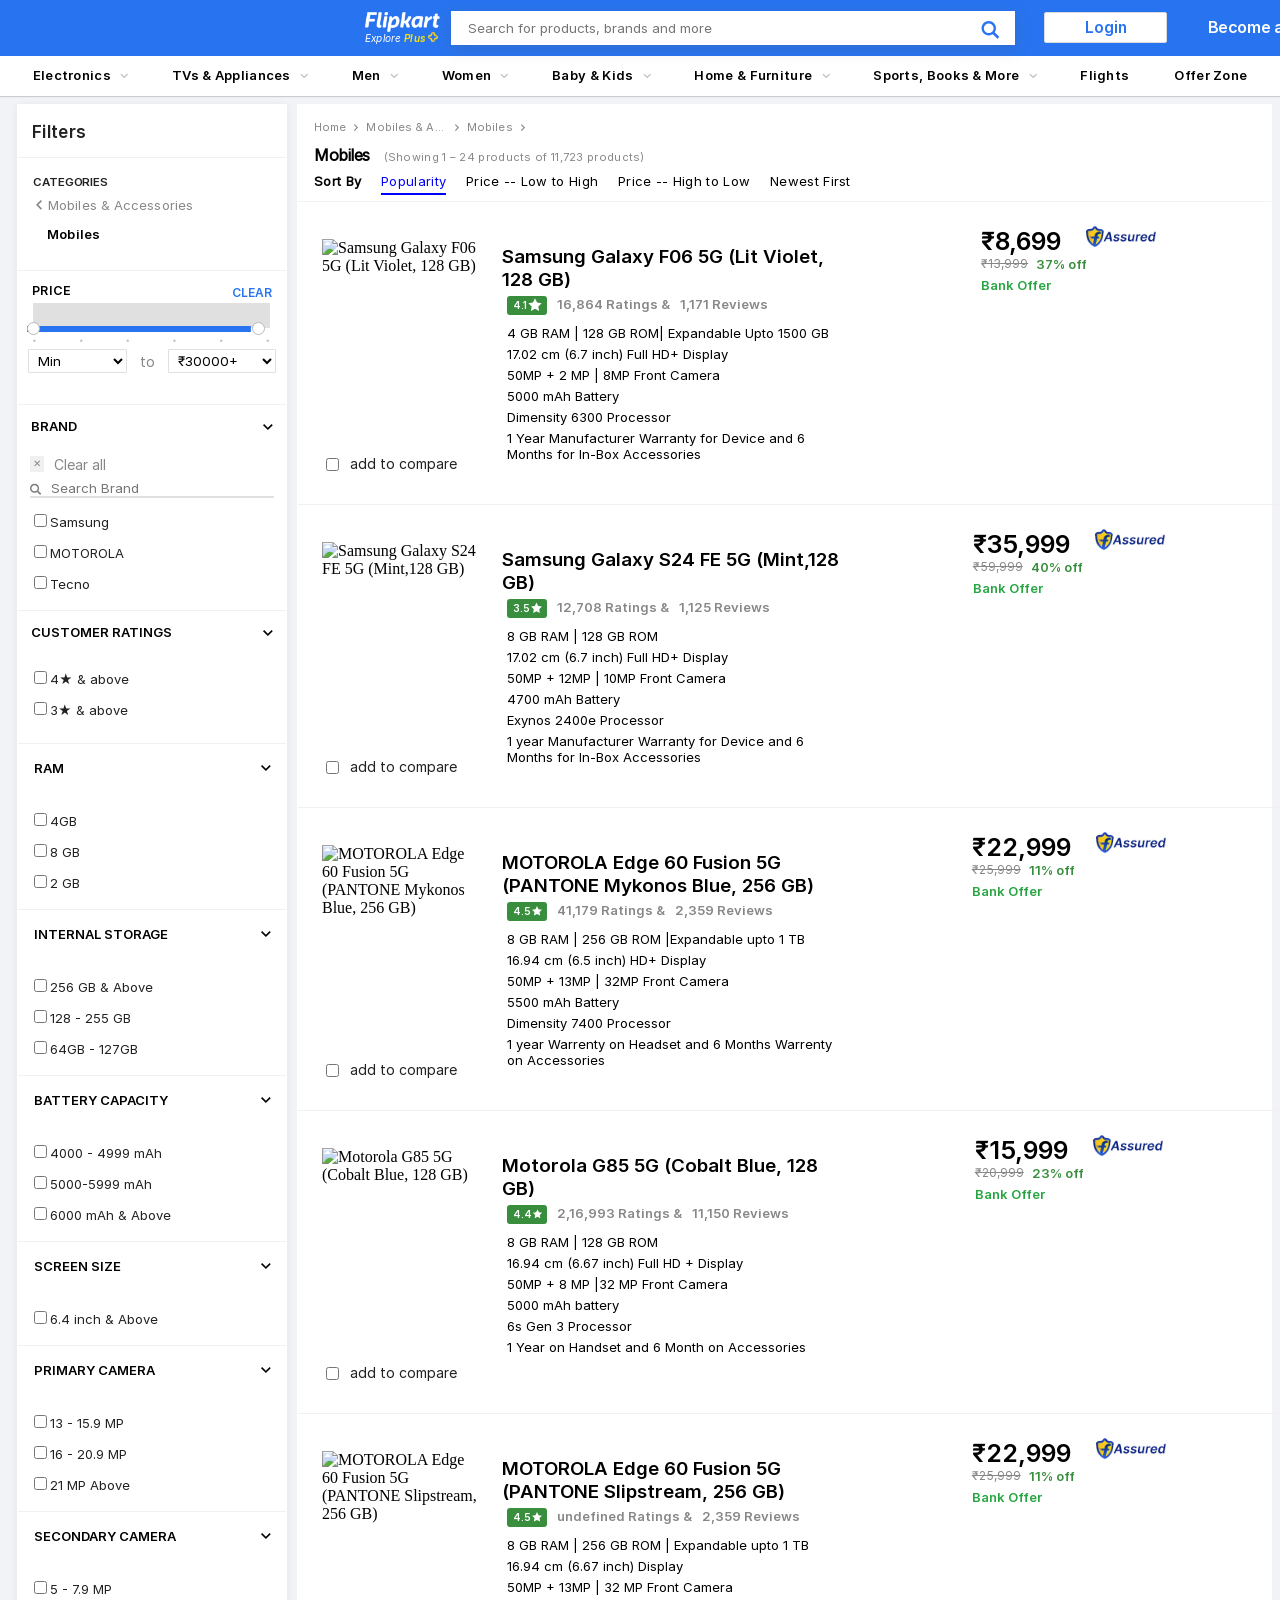
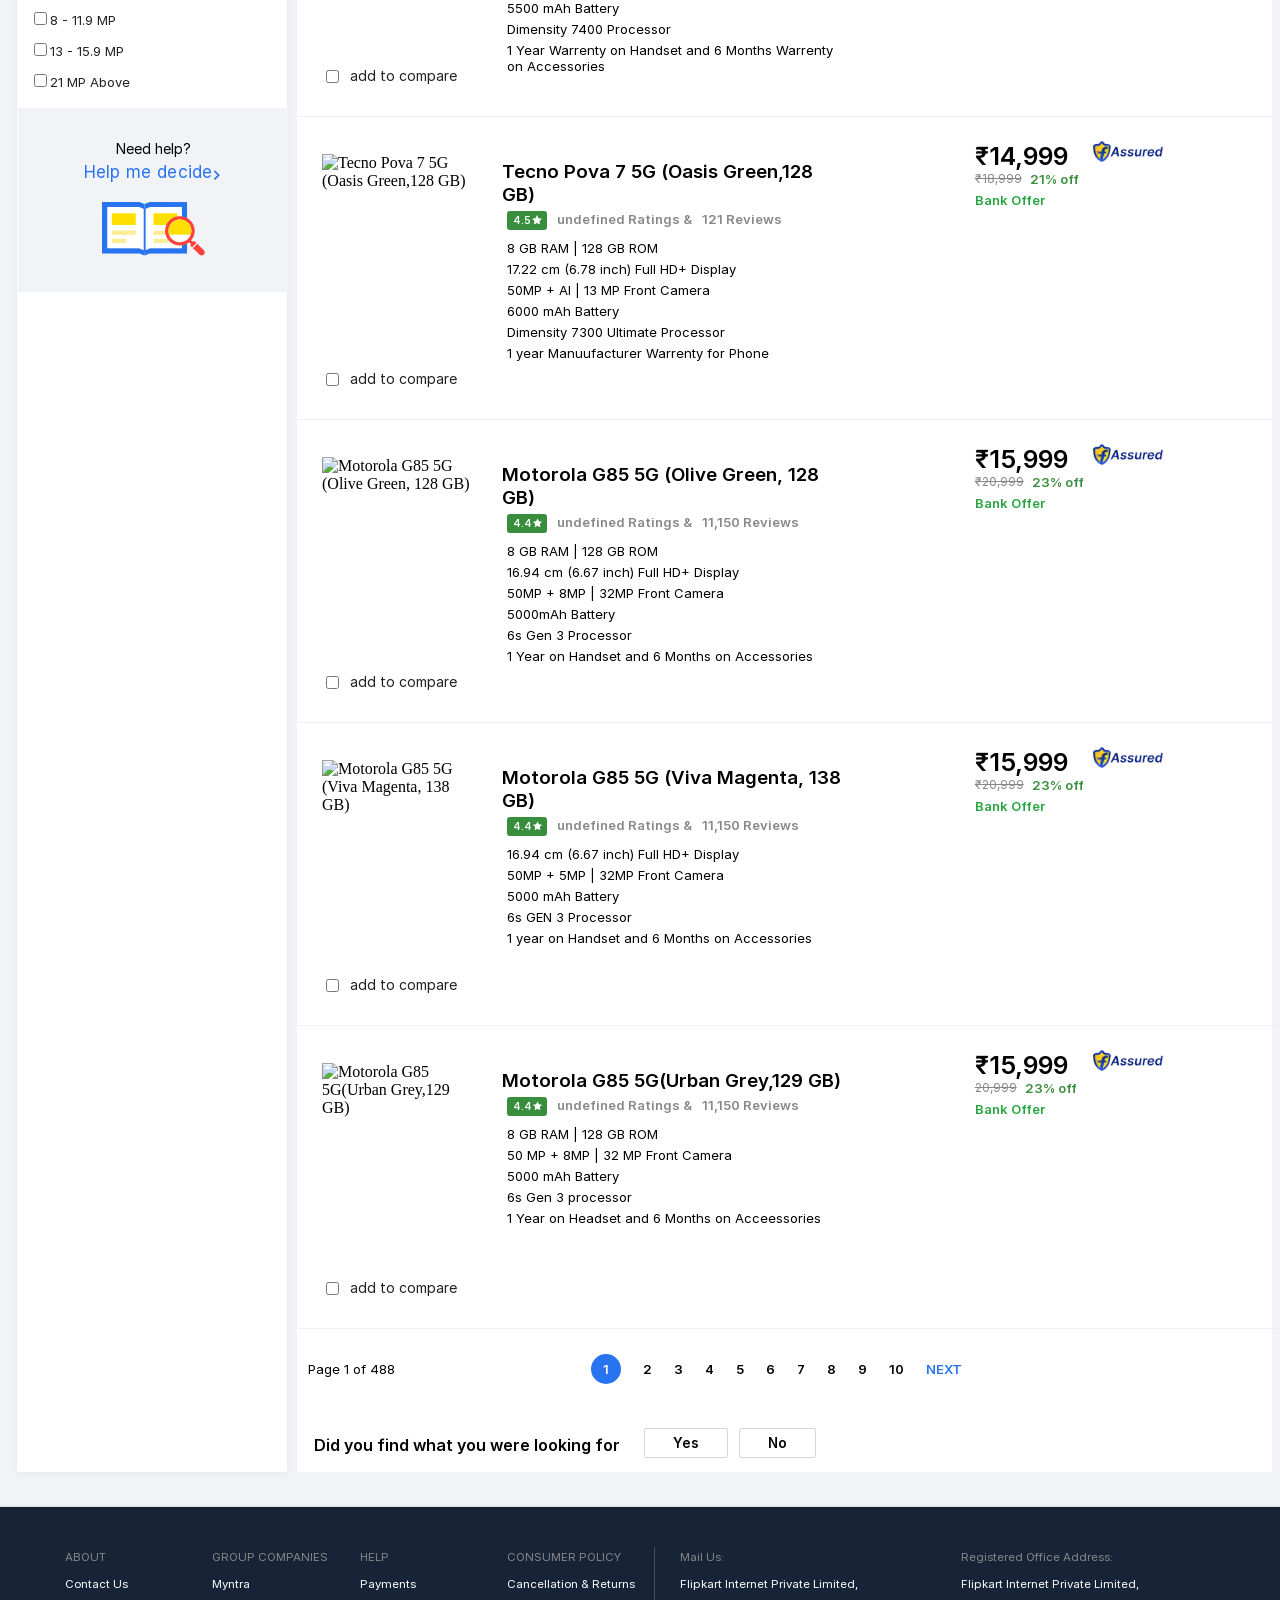
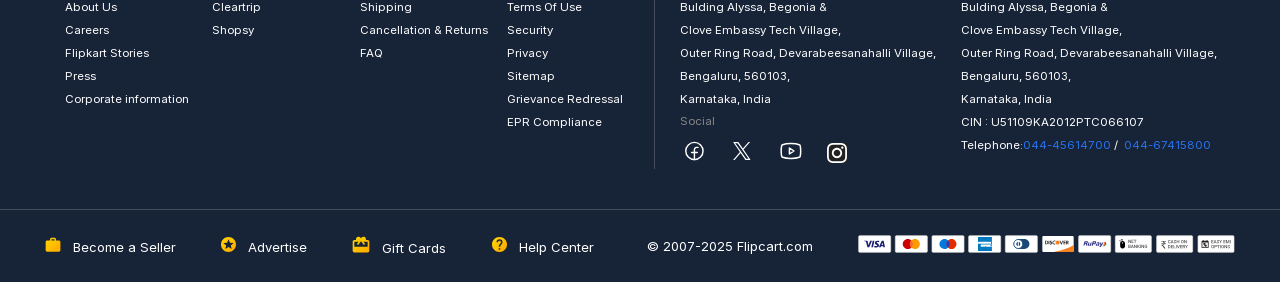
==== commit 93f4a631: "Added new feature/code" ====
--- a/flIP.HTML
+++ b/flIP.HTML
@@ -207,9 +207,15 @@
                 <a class="mobile" href="#">Mobiles</a>
             </div>               
             <!-- PRICE-RANGE -->
-            <div class="price-container">                                                                                          
-                <div class="price-inner">    
-                     <span>PRICE</span>   
+            <div class="price-container">                                                                                         
+                <div class="price-inner" style="width: 100%;">  
+                    <div class="clearprice" style="display: flex; flex-direction: row; justify-content: space-between;">
+                         <span>PRICE</span>  
+                         <div class="price-clear" id="priceclearid" onclick="priceclear()">CLEAR</div>
+                    </div>  
+                     
+                    
+
                 <div class="grey" style="position: relative; right: 3px;top: 3px;">
                     <div class="one" style="height: 25px; width: 47.36px;"></div>
                     <div class="one" style="height: 25px; width: 47.36px;"></div>
@@ -220,21 +226,21 @@
                 <div class="range" style="height: 29px; width: 240px; position: relative; bottom: 3px;">
                      <div class="track" style="transform: translate(0px) scaleX(0.995);" ></div> 
                      <div class="handle-one" style="transform: translateX(0px);"></div>
-                    <div class="handle-two" style="transform: translateX(0px);"></div>
+                    <div class="handle-two" style="transform: translateX(0px); cursor: pointer;"></div>
                 </div>  
                 <div class="dots">
-                    <div class="dot1">.</div>
-                    <div class="dot1">.</div>
-                    <div class="dot1">.</div>
-                    <div class="dot1">.</div>
-                    <div class="dot1">.</div>
-                    <div class="dot1">.</div>
+                    <div class="dot1" id="1">.</div>
+                    <div class="dot1" id="2">.</div>
+                    <div class="dot1" id="3">.</div>
+                    <div class="dot1" id="4">.</div>
+                    <div class="dot1" id="5">.</div>
+                    <div class="dot1" id="6">.</div>
                 </div>
                 </div> 
                 <div class="min-max">
                     <div class="min">        
-                        <select class="min-select">
-                            <option value="minimum">Min</option>
+                        <select class="min-select" id="minPrice" onchange="filterbypricerange()">
+                             <option value="0">Min</option>
                             <option value="10000">₹10000</option>
                             <option value="15000">₹15000</option>
                             <option value="20000">₹20000</option>
@@ -243,12 +249,12 @@
                     </div>
                     <div class="to">to</div>
                     <div class="max">
-                        <select class="max-select">
-                            <option value="maximum">₹30000+</option>
+                        <select class="max-select" id="maxPrice" onchange="filterbypricerange()">
                             <option value="10000">₹10000</option>
                             <option value="15000">₹15000</option>
                             <option value="20000">₹20000</option>
                             <option value="30000">₹30000</option>
+                            <option value="30000+" selected>₹30000+</option>
                         </select> 
                     </div>    
                 </div>    
@@ -308,8 +314,7 @@
             <label><input type="checkbox"value="2 GB" onclick="filterram()" >2 GB</label>
             </div>
             </div>                     
-    <div class="border-bottom"></div>
-                                      
+    <div class="border-bottom"></div> 
         <!-- INTERNAL STORAGE -->                             
          <div class="'internalbox" style="display:flex;justify-content: space-between;">
             <div class="internal">INTERNAL STORAGE</div>
@@ -442,7 +447,7 @@
     </section>
     </section>
     </section>
-    <footer class="footer-container">
+    <footer class="footer-container"> 
         <div class="footer-sub"  >
             <div class="about">
                 <div class="about-text"> <span>ABOUT</span> </div>
--- a/flip.css
+++ b/flip.css
@@ -649,6 +649,7 @@
   border: 1px solid #bababa;
   position: absolute;
   background-color: #fff;
+  cursor: pointer;
 }
 .range {
   display: flex;
@@ -671,6 +672,7 @@
   position: absolute;
   background-color: #fff;
   left: 237px;
+  cursor: pointer;
 
 }
 .dots{
@@ -1590,7 +1592,40 @@
   font-family: "semibold";
 }
 
-
-
-
-                         +.productItems{
+  display: flex;
+  flex-direction: column;
+}
+
+
+
+.compare-main{
+  display: flex;
+  flex-direction: row;
+  margin-top: 16px;
+  font-size: 14px;
+  color: #212121;
+  font-family: "regular";
+}
+.compare{
+  margin-left: 8px;
+}
+
+
+#comparebox{
+  border: 1.4px solid #c2c2c2;
+  border-radius: 1.5px;
+  background-color: transparent;
+  border-radius: 1.4px;
+}
+
+
+.price-clear{
+  color: #2874f0;
+  font-size: 12px;
+  font-family: "semibold";
+  display: none;
+}
+.track { transform-origin: left center; }
+
+
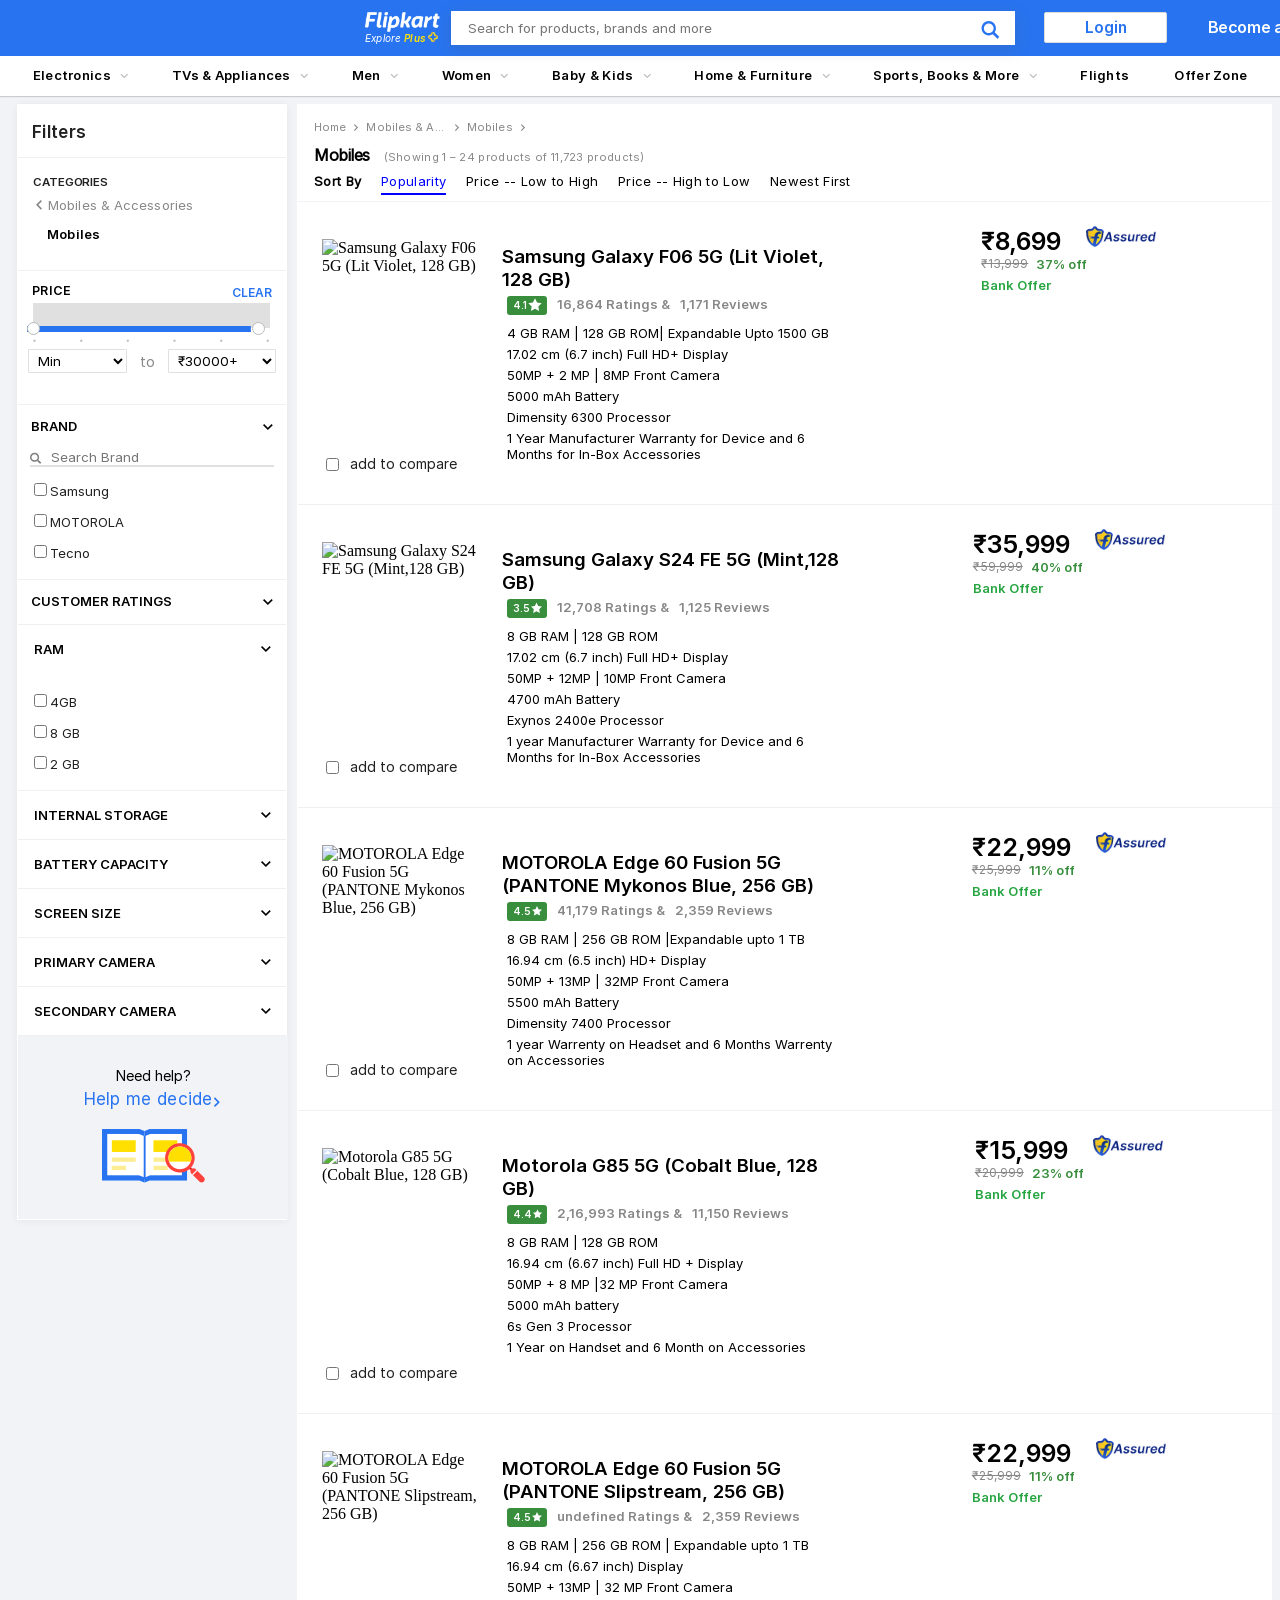
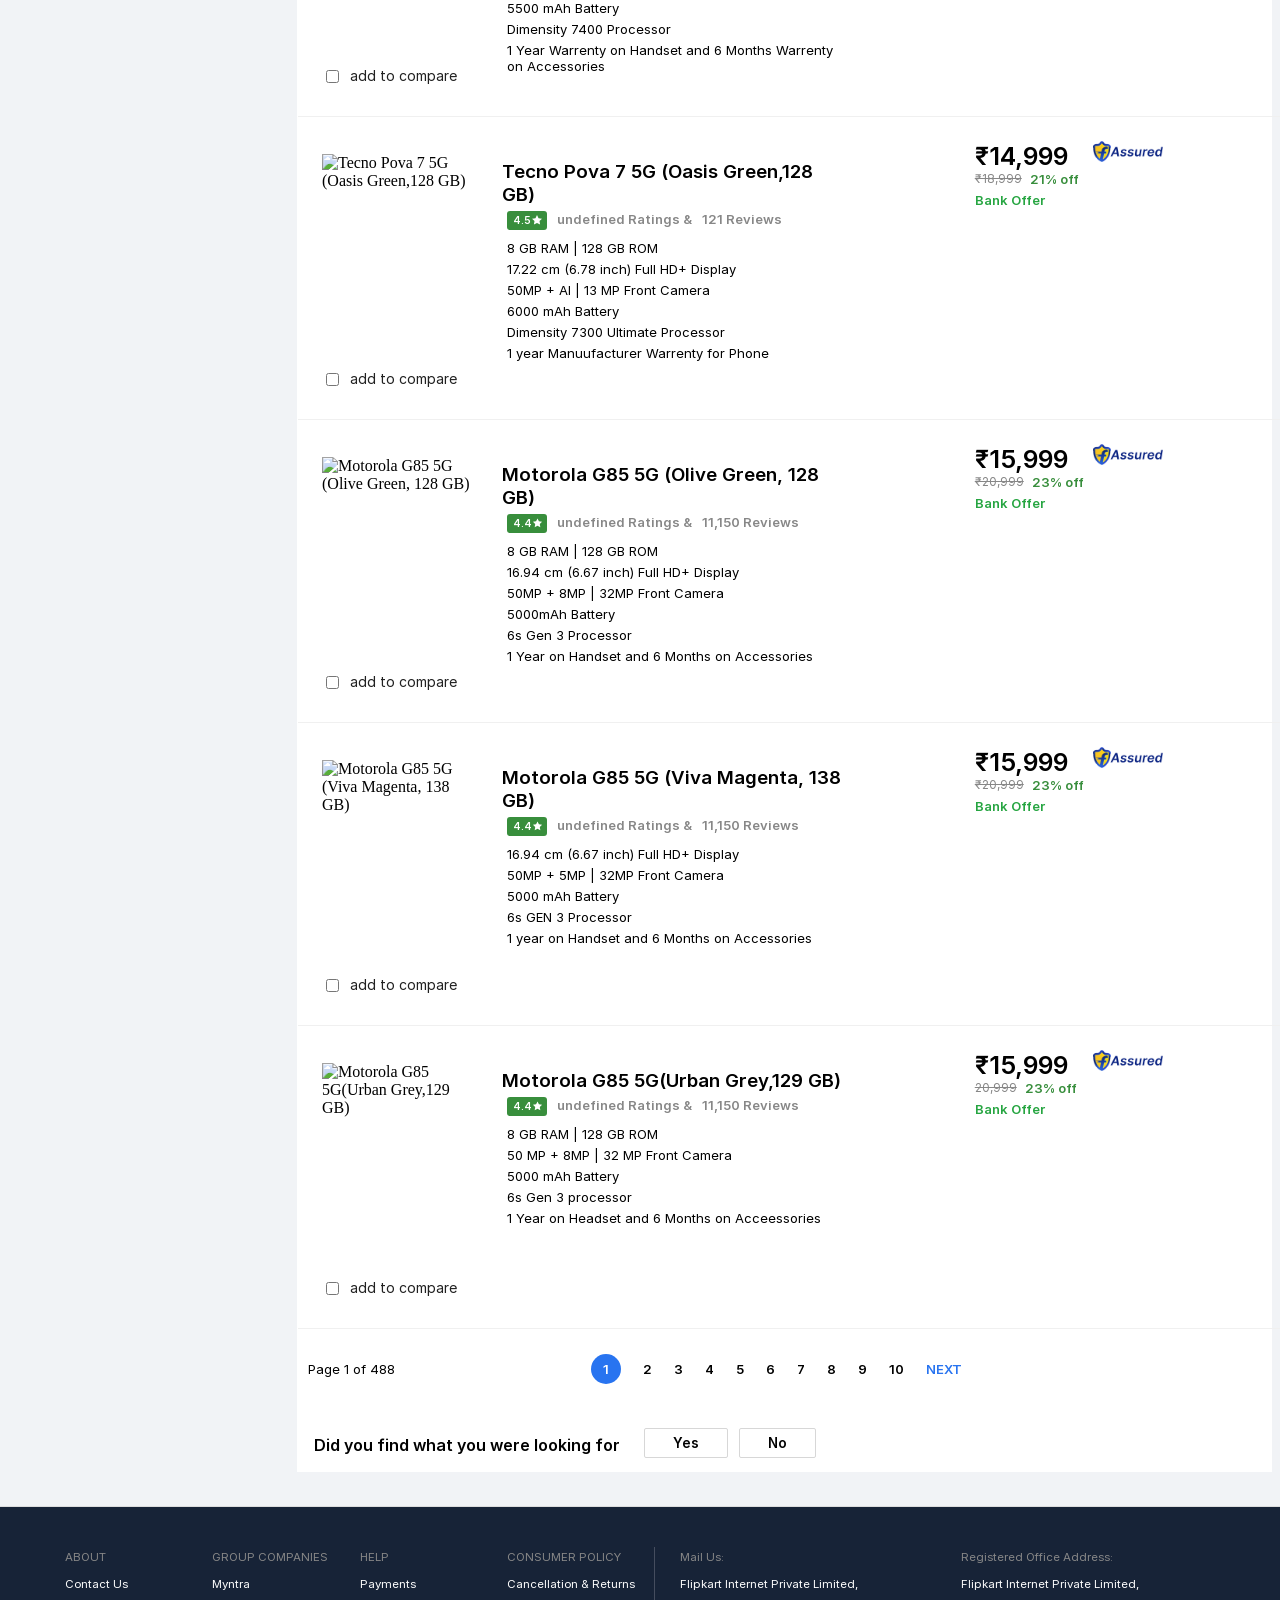
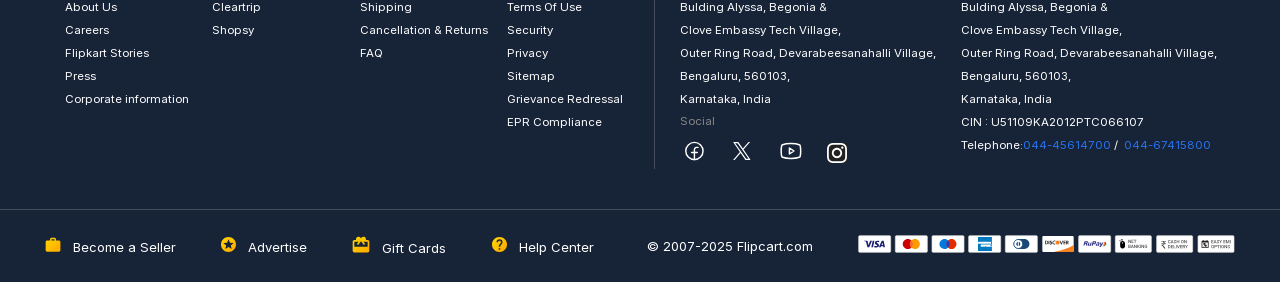
==== commit 491a5206: "Added new feature/code" ====
--- a/flIP.HTML
+++ b/flIP.HTML
@@ -56,12 +56,12 @@
                     <div class="login-cont"> <svg width="16" height="16" class="" viewBox="0 0 23 22" xmlns="http://www.w3.org/2000/svg"><g fill="none" fill-rule="evenodd" transform="translate(-9.694 -9)"><ellipse cx="20.557" cy="20" rx="20.557" ry="20"></ellipse><path d="M7 6h28v28H7z"></path><path fill="#2874F0" fill-rule="nonzero" d="M31.5 27v1.167a2.34 2.34 0 0 1-2.333 2.333H12.833a2.333 2.333 0 0 1-2.333-2.333V11.833A2.333 2.333 0 0 1 12.833 9.5h16.334a2.34 2.34 0 0 1 2.333 2.333V13H21a2.333 2.333 0 0 0-2.333 2.333v9.334A2.333 2.333 0 0 0 21 27h10.5zM21 24.667h11.667v-9.334H21v9.334zm4.667-2.917c-.97 0-1.75-.782-1.75-1.75s.78-1.75 1.75-1.75c.968 0 1.75.782 1.75 1.75s-.782 1.75-1.75 1.75z"></path></g></svg><span>Gift Cards</span></div>
                 </div>   
                </div>
-    </header>   
+    </header> 
       <!-- 2ND HEADER -->
        <div wholecontainer id="wholeid">
     <div class="sub-head-containter">
             <div class="mini">
-                <span id="sub" class="electronics" onmouseenter="electromouse()" style="color: black;" >Electronics <svg width="4.7" height="8" viewBox="0 0 16 27" xmlns="http://www.w3.org/2000/svg" class="overed"><path d="M16 23.207L6.11 13.161 16 3.093 12.955 0 0 13.161l12.955 13.161z"  class="CPYntE"></path></svg></span>
+                <span id="sub" style="color: black;" class="electronics" onmouseenter="electromouse()">Electronics <svg width="4.7" height="8" viewBox="0 0 16 27" xmlns="http://www.w3.org/2000/svg" class="overed"><path d="M16 23.207L6.11 13.161 16 3.093 12.955 0 0 13.161l12.955 13.161z"  class="CPYntE"></path></svg></span>
                 <span id="sub1" class="tv" onmouseover="electromouse1()">TVs & Appliances <svg width="4.7" height="8" viewBox="0 0 16 27" xmlns="http://www.w3.org/2000/svg" class="overed"><path d="M16 23.207L6.11 13.161 16 3.093 12.955 0 0 13.161l12.955 13.161z"  class="CPYntE"></path></svg></span>
                 <span id="sub2" class="men" onmouseover="electromouse2()">Men <svg width="4.7" height="8" viewBox="0 0 16 27" xmlns="http://www.w3.org/2000/svg" class="overed"><path d="M16 23.207L6.11 13.161 16 3.093 12.955 0 0 13.161l12.955 13.161z"  class="CPYntE"></path></svg></span>
                 <span id="sub3" class="women" onmouseover="electromouse3()">Women <svg width="4.7" height="8" viewBox="0 0 16 27" xmlns="http://www.w3.org/2000/svg" class="overed"><path d="M16 23.207L6.11 13.161 16 3.093 12.955 0 0 13.161l12.955 13.161z"  class="CPYntE"></path></svg></span>
@@ -187,6 +187,7 @@
                  
                 </div>
                 <div class="main-activefilter" id="mainactiveid">
+                <div class="active-filters0" id="activeFilters0" onclick="activefilterclick0()"></div>
                 <div class="active-filters"  id="activeFilters"  onclick="activefilterclick()" style="display: flex;"></div>
                 <div class="active-filters2" id="activeFilters2" onclick="activefilterclick2()"></div>
                 <div class="active-filters3" id="activeFilters3" onclick="activefilterclick3()"></div>
@@ -204,18 +205,16 @@
                 <svg width="10" height="10" viewBox="0 0 16 27" xmlns="http://www.w3.org/2000/svg" class="mobile-acc"><path d="M16 23.207L6.11 13.161 16 3.093 12.955 0 0 13.161l12.955 13.161z" fill="#878787" class="P3pAQJ"></path></svg>
                 <a href="#">Mobiles & Accessories</a>
                 </div>
-                <a class="mobile" href="#">Mobiles</a>
+                <a class="mobile" href="#">Mobiles</a>   
             </div>               
             <!-- PRICE-RANGE -->
-            <div class="price-container">                                                                                         
+            <div class="price-container" id="pricecontid" >                                                                                         
                 <div class="price-inner" style="width: 100%;">  
-                    <div class="clearprice" style="display: flex; flex-direction: row; justify-content: space-between;">
+                    <div class="clearprice" onclick="clearrate()" id="clearmainid0" style="display: flex; flex-direction: row; justify-content: space-between; display: none;">
                          <span>PRICE</span>  
                          <div class="price-clear" id="priceclearid" onclick="priceclear()">CLEAR</div>
                     </div>  
-                     
-                    
-
+                                 
                 <div class="grey" style="position: relative; right: 3px;top: 3px;">
                     <div class="one" style="height: 25px; width: 47.36px;"></div>
                     <div class="one" style="height: 25px; width: 47.36px;"></div>
@@ -228,15 +227,15 @@
                      <div class="handle-one" style="transform: translateX(0px);"></div>
                     <div class="handle-two" style="transform: translateX(0px); cursor: pointer;"></div>
                 </div>  
-                <div class="dots">
+                <div class="dots">                   
                     <div class="dot1" id="1">.</div>
                     <div class="dot1" id="2">.</div>
                     <div class="dot1" id="3">.</div>
                     <div class="dot1" id="4">.</div>
                     <div class="dot1" id="5">.</div>
                     <div class="dot1" id="6">.</div>
-                </div>
-                </div> 
+                </div>                  
+                </div>                     
                 <div class="min-max">
                     <div class="min">        
                         <select class="min-select" id="minPrice" onchange="filterbypricerange()">
@@ -282,7 +281,7 @@
                 <label><input type="checkbox"  value="MOTOROLA" onchange="filterProducts()">MOTOROLA</label>
                 <label><input type="checkbox"  value="Tecno" onchange="filterProducts()">Tecno</label>
                 </div>
-            </div>                                                                                                                   
+            </div>                                                                                                                     
             <div class="border-bottom"></div>
             <!-- CUSTOMER RATTINGS -->
              <div class="customerbox" style="display: flex; justify-content: space-between;">
@@ -290,7 +289,7 @@
                 <div class="customer-svg" id="custid" onclick="customerclick()"><svg width="10" height="10" viewBox="0 0 16 27" xmlns="http://www.w3.org/2000/svg" class="ukzDZP"><path d="M16 23.207L6.11 13.161 16 3.093 12.955 0 0 13.161l12.955 13.161z" fill="black" class="SV+H35"></path></svg></div>
              </div>
              
-             <div class="customerList" id="customerid" style="display: flex; ">
+             <div class="customerList" id="customerid" style="display: none; ">
                  <div class="clear-main2" onclick="clearclick2()" id="clearmainid2" style="display: none;">
                     <div class="clear-cros2">✕</div>
                     <div class="clear-text2">Clear all</div>
@@ -320,7 +319,7 @@
             <div class="internal">INTERNAL STORAGE</div>
             <div class="internal-svg" id="intid" onclick="internalclick()"><svg width="10" height="10" viewBox="0 0 16 27" xmlns="http://www.w3.org/2000/svg" class="ukzDZP"><path d="M16 23.207L6.11 13.161 16 3.093 12.955 0 0 13.161l12.955 13.161z" fill="black" class="SV+H35"></path></svg></div>
             </div>
-            <div class="internalList" id="internalid" style="display: flex;">
+            <div class="internalList" id="internalid" style="display: none;">
                 <div class="clear-main4" id="clearmainid4" onclick="clearclick4()" style="display: none;">
                     <div class="clear-cros4">✕</div>
                     <div class="clear-text4">Clear all</div>
@@ -337,7 +336,7 @@
             <div class="batteryy">BATTERY CAPACITY</div>
             <div class="battery-svg" i d="battid" onclick="batteryclick()"><svg width="10" height="10" viewBox="0 0 16 27" xmlns="http://www.w3.org/2000/svg" class="ukzDZP"><path d="M16 23.207L6.11 13.161 16 3.093 12.955 0 0 13.161l12.955 13.161z" fill="black" class="SV+H35"></path></svg></div>
           </div>
-          <div class="batteryList" id="batteryid" style="display: flex;">
+          <div class="batteryList" id="batteryid" style="display: none;">
              <div class="clear-main5" id="clearmainid5" onclick="clearclick5()" style="display: none;">
                     <div class="clear-cros5">✕</div>
                     <div class="clear-text5">Clear all</div>
@@ -353,7 +352,7 @@
             <div class="screen">SCREEN SIZE</div>
             <div class="screen-svg" id="scrnid" onclick="screenclick()"><svg width="10" height="10" viewBox="0 0 16 27" xmlns="http://www.w3.org/2000/svg" class="ukzDZP"><path d="M16 23.207L6.11 13.161 16 3.093 12.955 0 0 13.161l12.955 13.161z" fill="black" class="SV+H35"></path></svg></div>
            </div>
-           <div class="screenList" id="screenid" style="display: flex;">
+           <div class="screenList" id="screenid" style="display: none;">
             <div class="clear-main6" onclick="clearclick6()" id="clearmainid6" style="display: none;">
                     <div class="clear-cros6">✕</div>
                     <div class="clear-text6">Clear all</div>
@@ -366,7 +365,7 @@
                 <div class="primary">PRIMARY CAMERA</div>
                 <div class="screen-svg" id="primaryid" onclick="primaryclick()"><svg width="10" height="10" viewBox="0 0 16 27" xmlns="http://www.w3.org/2000/svg" class="ukzDZP"><path d="M16 23.207L6.11 13.161 16 3.093 12.955 0 0 13.161l12.955 13.161z" fill="black" class="SV+H35"></path></svg></div>
             </div>
-            <div class="primaryList" id="primid" style="display: flex;">
+            <div class="primaryList" id="primid" style="display: none;">
                <div class="clear-main7" onclick="clearclick7()" id="clearmainid7" style="display: none;">
                     <div class="clear-cros7">✕</div>
                     <div class="clear-text7">Clear all</div>
@@ -381,7 +380,7 @@
                 <div class="secondary">SECONDARY CAMERA</div>
                 <div class="secondary-svg" id="secondaryid" onclick="secondaryclick()"><svg width="10" height="10" viewBox="0 0 16 27" xmlns="http://www.w3.org/2000/svg" class="ukzDZP"><path d="M16 23.207L6.11 13.161 16 3.093 12.955 0 0 13.161l12.955 13.161z" fill="black" class="SV+H35"></path></svg></div>
                </div>
-               <div class="secondaryList" id="secondid" style="display: flex;">
+               <div class="secondaryList" id="secondid" style="display: none;">
                 <div class="clear-main8" onclick="clearclick8()" id="clearmainid8" style="display: none;">
                     <div class="clear-cros8">✕</div>
                     <div class="clear-text8">Clear all</div>
@@ -540,12 +539,10 @@
         </div>
     </footer>
     <script src="flip.js">
-        
     </script>
 </body>              
 </html>
    
-   
 
                                  
 
--- a/flip.css
+++ b/flip.css
@@ -353,6 +353,7 @@
   margin-left: 9px;
   box-shadow: 0 1px 8px 0 rgba(0, 0, 0, 0.06);
   box-sizing: border-box;
+  height: fit-content;
 }
 .main-body {
   width: 1385px;
@@ -1432,6 +1433,27 @@
 
 
 /* FILTER TOP */
+
+/* 0 */
+
+.active-filters0{
+  display: flex;
+  flex-wrap: wrap;
+}
+.active-filters0 span{
+  background-color: #e0e0e0;
+  font-size: 10px;
+  padding: 6px 4px;
+  border-radius: 3px;
+  margin: 2px 4px;
+  font-family: "regular";
+}
+
+.active-filters0 :hover{
+  text-decoration: line-through;
+}
+
+
 /* 1 */
 .active-filters{
   display: flex;
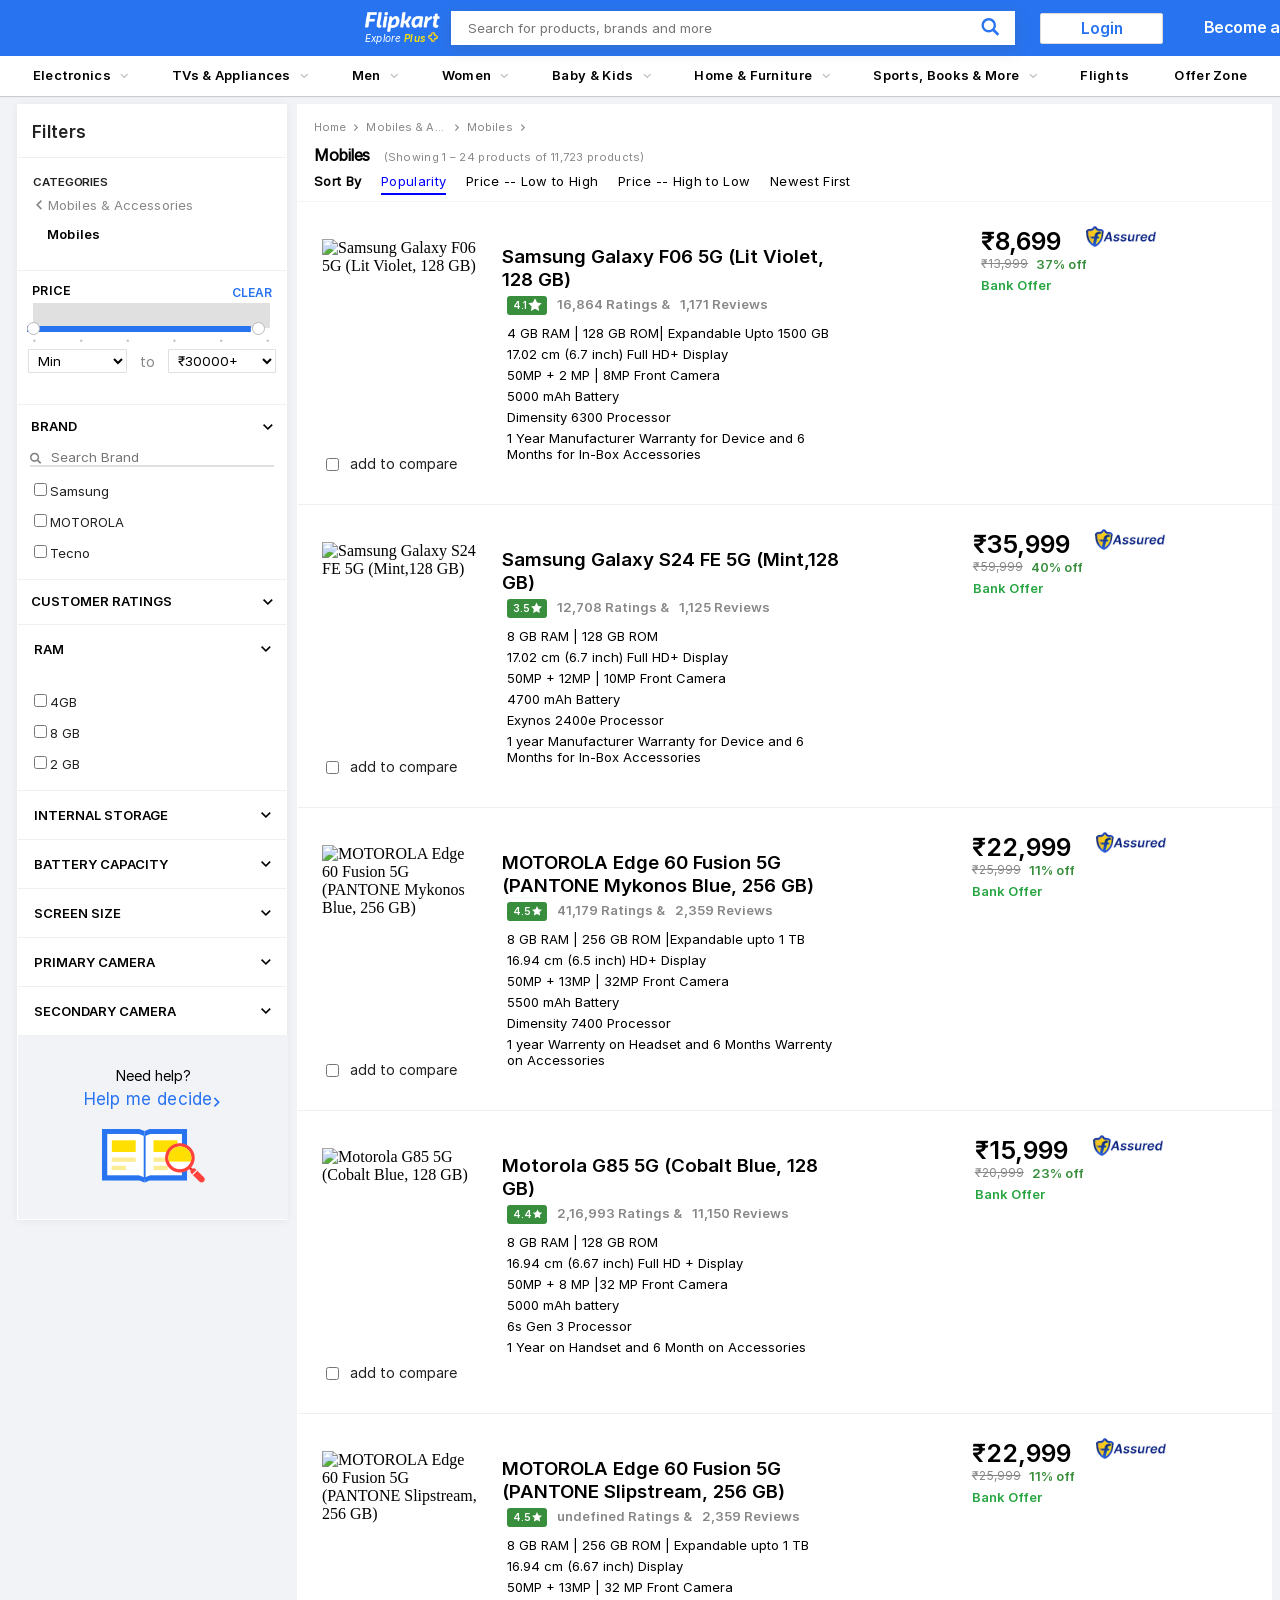
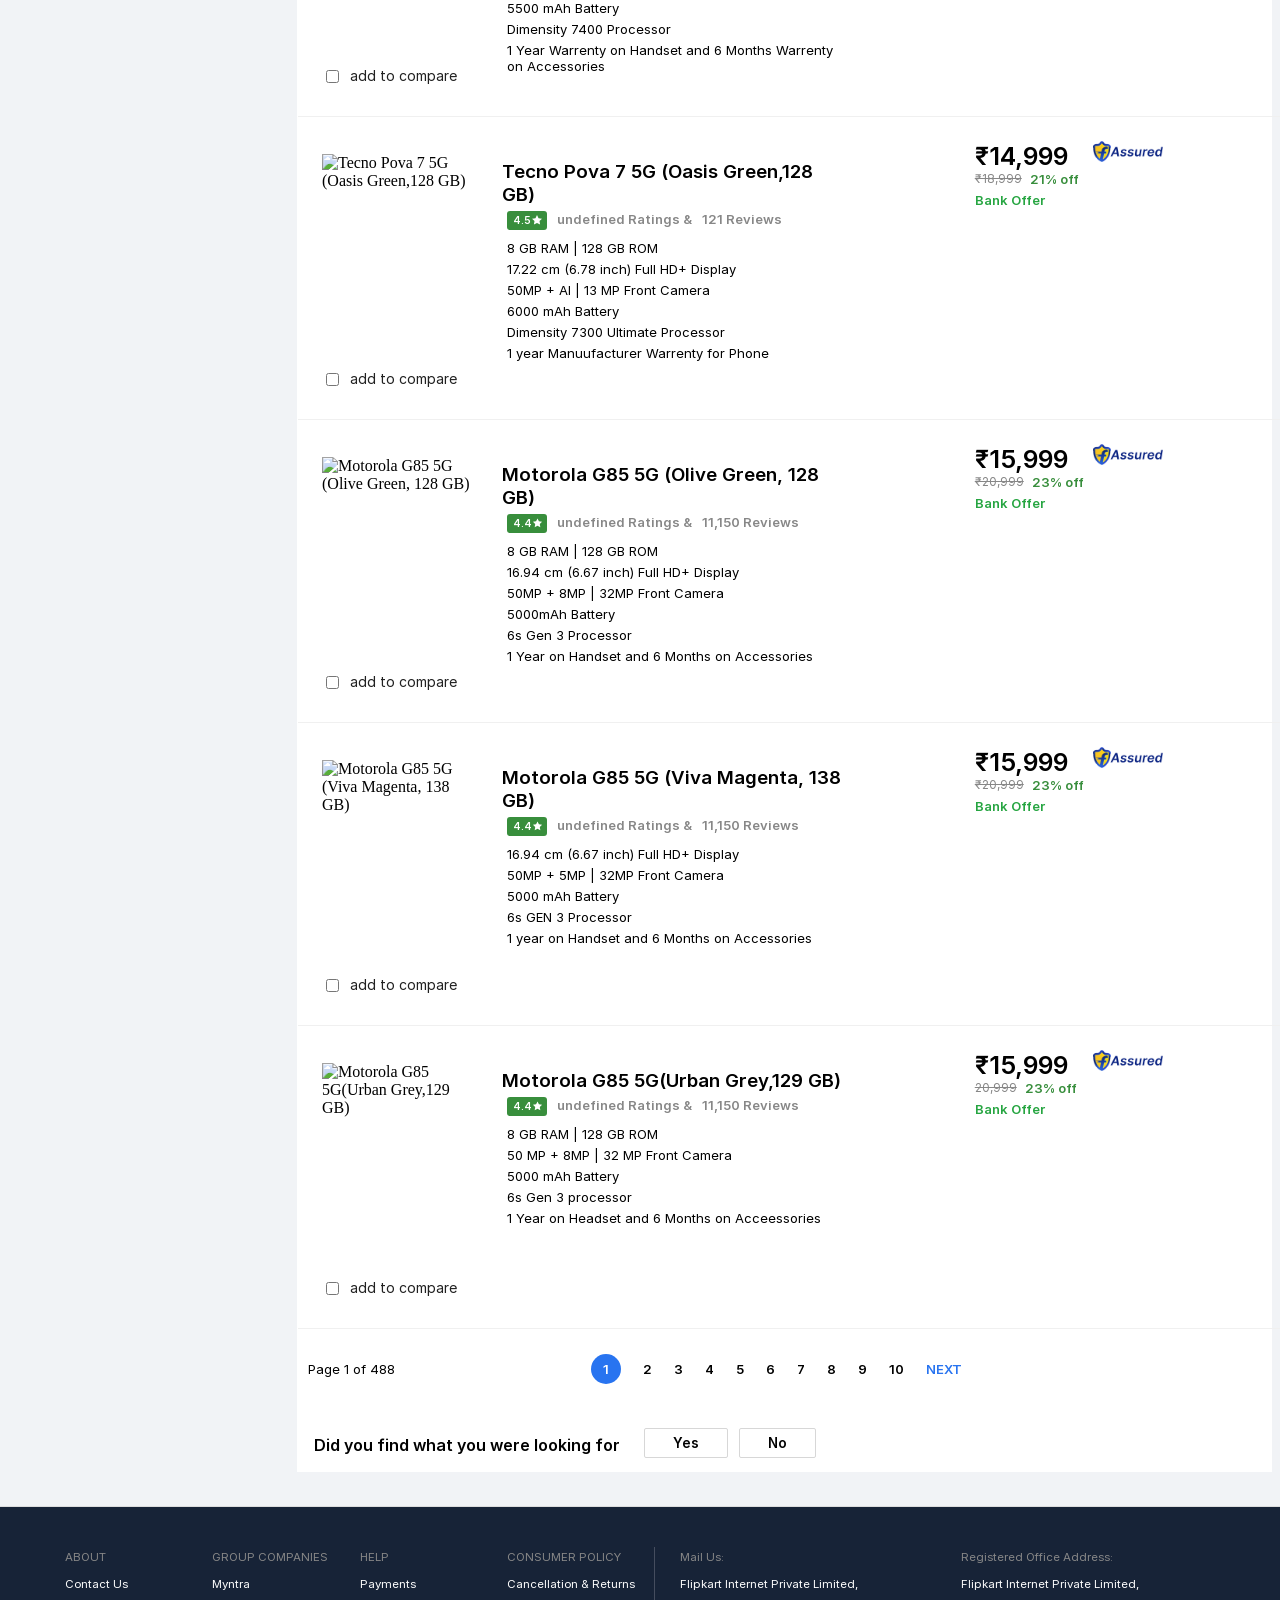
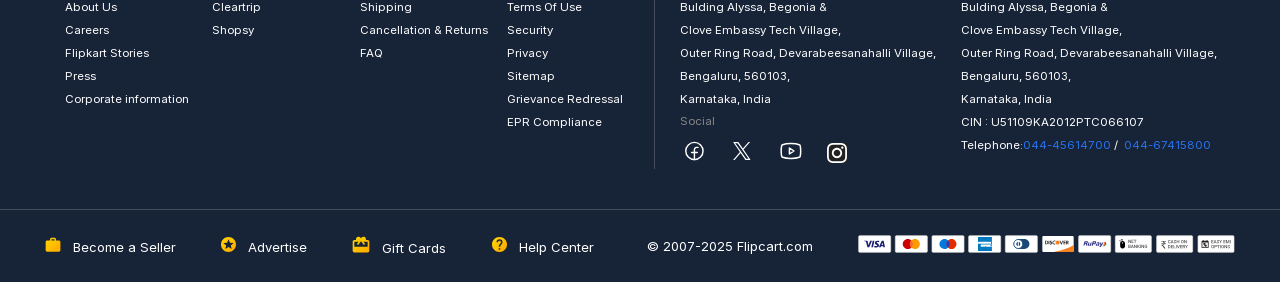
==== commit af748c4a: "updated" ====
--- a/flIP.HTML
+++ b/flIP.HTML
@@ -1,611 +1,807 @@
 <!DOCTYPE html>
 <html lang="en">
+
 <head>
     <meta charset="UTF-8">
     <meta name="viewport" content="width=device-width, initial-scale=1.0">
     <link rel="stylesheet" href="flip.css">
     <title>Document</title>
 </head>
-<body>         
+
+<body>
     <header class="header">
-            <div class="first"></div>
-            <div class="header-content">
-                <div class="flip">
-                    <img src="img/flip.png" width="75px" height="20px">
-                    <div class="explore-plus">
-                        <a href="#">Explore</a> 
-                        <span>Plus</span>
-                        <img src="img/explore.png" width="10px" height="10px">
-                    </div>
-                </div>  
-                <div class="search-box">
+        <div class="first"></div>
+        <div class="header-content">
+            <div class="flip">
+                <img src="img/flip.png" width="75px" height="20px">
+                <div class="explore-plus">
+                    <a href="#">Explore</a>
+                    <span>Plus</span>
+                    <img src="img/explore.png" width="10px" height="10px">
+                </div>
+            </div>
+            <div class="search-box">
                 <div class="row">
-                <div class="input-btn">
-              <input type="text" class="search-bar" id="searchids" style="font-family: regular; outline: none;padding: 0px 16px;" placeholder="Search for products, brands and more">
-              <svg width="20" height="20" viewBox="0 0 17 18" class="" xmlns="http://www.w3.org/2000/svg"><g fill="#2874F1" fill-rule="evenodd"><path class="EwE-Fa" d="m11.618 9.897l4.225 4.212c.092.092.101.232.02.313l-1.465 1.46c-.081.081-.221.072-.314-.02l-4.216-4.203"></path><path class="EwE-Fa" d="m6.486 10.901c-2.42 0-4.381-1.956-4.381-4.368 0-2.413 1.961-4.369 4.381-4.369 2.42 0 4.381 1.956 4.381 4.369 0 2.413-1.961 4.368-4.381 4.368m0-10.835c-3.582 0-6.486 2.895-6.486 6.467 0 3.572 2.904 6.467 6.486 6.467 3.582 0 6.486-2.895 6.486-6.467 0-3.572-2.904-6.467-6.486-6.467"></path></g></svg>
-                </div>
-              <button class="login-btn" onmouseover="log()">Login</button>
-              </div>
-              <div class="result-box">
-
-              </div>
-              </div>
-              <div class="nav-link">
+                    <div class="input-btn">
+                        <input type="text" class="search-bar" id="searchids"
+                            style="font-family: regular; outline: none;padding: 0px 16px;"
+                            placeholder="Search for products, brands and more">
+                        <svg width="20" height="20" viewBox="0 0 17 18" class="" xmlns="http://www.w3.org/2000/svg">
+                            <g fill="#2874F1" fill-rule="evenodd">
+                                <path class="EwE-Fa"
+                                    d="m11.618 9.897l4.225 4.212c.092.092.101.232.02.313l-1.465 1.46c-.081.081-.221.072-.314-.02l-4.216-4.203">
+                                </path>
+                                <path class="EwE-Fa"
+                                    d="m6.486 10.901c-2.42 0-4.381-1.956-4.381-4.368 0-2.413 1.961-4.369 4.381-4.369 2.42 0 4.381 1.956 4.381 4.369 0 2.413-1.961 4.368-4.381 4.368m0-10.835c-3.582 0-6.486 2.895-6.486 6.467 0 3.572 2.904 6.467 6.486 6.467 3.582 0 6.486-2.895 6.486-6.467 0-3.572-2.904-6.467-6.486-6.467">
+                                </path>
+                            </g>
+                        </svg>
+                    </div>
+                    <div></div>
+                    <div class="main-but"><button class="login-btn" onmouseover="log()">Login
+
+                        </button></div>
+
+                </div>
+                <div class="result-box">
+
+                </div>
+            </div>
+            <div class="nav-link">
                 <a href="#">Become a Seller</a>
-                <a href="#" class="mored" id="moreid" onmouseover="moreclick()" style="position: relative; left: 20px;">More&nbsp;&nbsp;<svg id="svgid" width="4.7" height="8" viewBox="0 0 16 27" xmlns="http://www.w3.org/2000/svg" class="arrow"><path d="M16 23.207L6.11 13.161 16 3.093 12.955 0 0 13.161l12.955 13.161z" fill="#fff" class="-dC5Le"></path></svg></a>
-                <a href="#" style="position: relative; left: 45px;"> <svg style= "position: relative;top:2px" class="GAbRIN" width="18" height="16" viewBox="0 0 16 16" xmlns="http://www.w3.org/2000/svg"><path class="cziJ98" d="M15.32 2.405H4.887C3 2.405 2.46.805 2.46.805L2.257.21C2.208.085 2.083 0 1.946 0H.336C.1 0-.064.24.024.46l.644 1.945L3.11 9.767c.047.137.175.23.32.23h8.418l-.493 1.958H3.768l.002.003c-.017 0-.033-.003-.05-.003-1.06 0-1.92.86-1.92 1.92s.86 1.92 1.92 1.92c.99 0 1.805-.75 1.91-1.712l5.55.076c.12.922.91 1.636 1.867 1.636 1.04 0 1.885-.844 1.885-1.885 0-.866-.584-1.593-1.38-1.814l2.423-8.832c.12-.433-.206-.86-.655-.86" fill="#fff"></path></svg>&nbsp;&nbsp;Cart</a>
-              </div>
-                </div>
-                <div class="more-container" id="more-id" onmouseover="clicked()" style="width: 100%;">
-                    <div class="morebelow"  id="mousebelow" style="width: 230px; height: 200px; background-color: white; position: relative;left: 1300px;">
-                        <div class="more-cont"> <svg xmlns="http://www.w3.org/2000/svg" width="16" height="14" class="" viewBox="0 0 12 14"><g fill="none" fill-rule="evenodd"><path d="M-4-3h20v20H-4z"></path><path fill="#2874F1" d="M6.17 13.61c-1.183 0-1.922-.723-1.922-1.88H8.09c0 1.157-.74 1.88-1.92 1.88zm4.222-5.028l1.465 1.104v1.07H0v-1.07l1.464-1.104v-2.31h.004c.035-2.54 1.33-4.248 3.447-4.652V.992C4.915.446 5.37 0 5.928 0c.558 0 1.014.446 1.014.992v.628c2.118.404 3.412 2.112 3.446 4.65h.004v2.312z"></path></g></svg><span style="margin: 0px 0px 0px 12px;"> Notification Preferences</span></div>
-                        <div class="more-cont"> <svg xmlns="http://www.w3.org/2000/svg" width="16" height="16" class="" viewBox="0 0 14 17"><g fill="none" fill-rule="evenodd"><path fill="#2874F0" fill-rule="nonzero" d="M12.25.542H1.75c-.833 0-1.5.675-1.5 1.5v10.5c0 .825.667 1.5 1.5 1.5h3L7 16.292l2.25-2.25h3c.825 0 1.5-.675 1.5-1.5v-10.5c0-.825-.675-1.5-1.5-1.5zm-4.5 12h-1.5v-1.5h1.5v1.5zM9.303 6.73l-.676.69c-.54.547-.877.997-.877 2.122h-1.5v-.375c0-.825.338-1.575.877-2.123l.93-.945c.278-.27.443-.646.443-1.058 0-.825-.675-1.5-1.5-1.5s-1.5.675-1.5 1.5H4c0-1.658 1.342-3 3-3s3 1.342 3 3c0 .66-.27 1.26-.697 1.687z"></path></g></svg><span style="margin: 0px 0px 0px 12px;"> 24 * 7 Customer Care</span></div>
-                        <div class="more-cont"> <svg xmlns="http://www.w3.org/2000/svg" width="16" height="14" class="" viewBox="0 0 18 10"><g fill="none" fill-rule="evenodd"><path fill="#2874F0" fill-rule="nonzero" d="M12.333 0l1.91 1.908-4.068 4.067-3.333-3.333L.667 8.825 1.842 10l5-5 3.333 3.333 5.25-5.24L17.333 5V0"></path></g></svg><span style="margin: 0px 0px 0px 12px;">Advertise</span> </div>
-                        <div class="more-cont"> <svg xmlns="http://www.w3.org/2000/svg" width="16" height="14" class="" viewBox="0 0 12 14"><g fill="none" fill-rule="evenodd"><path d="M-4-3h20v20H-4z"></path><path fill="#2874F0" fill-rule="nonzero" d="M12 4.94H8.57V0H3.43v4.94H0l6 5.766 6-5.765zM0 12.354V14h12v-1.647H0z"></path></g></svg><span> Download App </span> </div>
-                        <div></div>
-                    </div>
-                </div> 
-               <div class="login-container" id="logid" style="width: 100%;">
-                <div class="loginbelow" style="width: 230px; background-color: white; position: relative; left: 1000px; ;">
-                    <div class="login-cont" style="display: flex; justify-content: space-between;"> <h1>New Customer?</h1> <a style="color: blue;">Sign Up</a> </div>
-                    <div class="login-cont"> <svg xmlns="http://www.w3.org/2000/svg" width="16" height="16" class="" viewBox="0 0 16 14"><path fill="#2874F1" fill-rule="nonzero" d="M7 .333A6.67 6.67 0 0 0 .333 7 6.67 6.67 0 0 0 7 13.667 6.67 6.67 0 0 0 13.667 7 6.67 6.67 0 0 0 7 .333zm0 2c1.107 0 2 .894 2 2 0 1.107-.893 2-2 2s-2-.893-2-2c0-1.106.893-2 2-2zM7 11.8a4.8 4.8 0 0 1-4-2.147C3.02 8.327 5.667 7.6 7 7.6c1.327 0 3.98.727 4 2.053A4.8 4.8 0 0 1 7 11.8z"></path></svg><span>My Profile</span></div>
-                    <div class="login-cont"><svg width="16" height="16" class="" viewBox="0 0 20 20" xmlns="http://www.w3.org/2000/svg"><g id="Desktop_VIP" stroke="none" stroke-width="1" fill-rule="evenodd"><g transform="translate(7.873 .143)"><path d="M6.484 4.94s2.476 1.227 3.698 1.748c1.188.506 1.323 2.4.016 3.04-1.307.64-1.67.744-1.67.744s.208-.53.178-1.044c-.085-.914-2.787-1.656-4.576-2.094 0 0-1.375-4.311-1.995-5.512C1.509.612.242.11.242.11l2.995.04s1.03-.05 1.488 1.055c.456 1.106 1.76 3.734 1.76 3.734" fill="#2873F0" mask="url(#b)"></path></g><g transform="translate(8.635 8.27)"><path d="M5.547 6.265S4.334 8.713 3.8 9.965c-.507 1.187-2.44 1.322-3.079.015C.081 8.673.015 8.44.015 8.44s.387.076 1 .048c.915-.084 1.7-2.786 2.138-4.575 0 0 4.311-1.377 5.513-1.997 1.21-.624 1.71-1.892 1.71-1.892l-.04 3.44s.05.587-1.055 1.044c-1.105.455-3.734 1.757-3.734 1.757" fill="#2873F0" mask="url(#d)"></path></g><g transform="translate(0 8.778)"><path d="M4.655 5.573S2.193 4.353.956 3.826C-.232 3.32-.367 1.423.94.786 2.248.145 2.774.026 2.774.026s-.34.545-.255 1.157C2.606 2.1 5.22 2.74 7.008 3.179c0 0 1.427 4.287 1.997 5.513.695 1.493 1.848 1.72 1.848 1.72l-3.396-.05s-.585.05-1.042-1.055c-.458-1.106-1.76-3.734-1.76-3.734" fill="#2873F0" mask="url(#f)"></path></g><g transform="translate(0 .143)"><path d="M4.857 4.754s1.219-2.46 1.747-3.699c.506-1.188 2.4-1.321 3.04-.016.64 1.308.701 1.544.701 1.544s-.482.007-.993.035c-.916.087-1.663 2.702-2.101 4.49 0 0-4.296 1.405-5.513 1.996C.066 9.916 0 10.957 0 10.957l.068-3.4s-.05-.586 1.055-1.043c1.105-.457 3.734-1.76 3.734-1.76" fill="#2873F0" mask="url(#h)"></path></g></g></svg><span>FlipKart Plus Zone</span></div>
-                    <div class="login-cont"><svg xmlns="http://www.w3.org/2000/svg" width="16" height="12" class="" viewBox="0 0 16 12"><g fill="none" fill-rule="evenodd"><path fill="#2874F1" d="M6.038 11.682h8.407c.565 0 1.018-.38 1.13-.855V.847H.426v9.98c0 .475.452.855 1.017.855h2.232v-2.98H1.94L4.776 6l2.996 2.703H6.038v2.98z"></path></g></svg><span>Orders</span></div>
-                    <div class="login-cont"><svg xmlns="http://www.w3.org/2000/svg" class="" width="16" height="14" viewBox="0 0 20 16"><path d="M8.695 16.682C4.06 12.382 1 9.536 1 6.065 1 3.219 3.178 1 5.95 1c1.566 0 3.069.746 4.05 1.915C10.981 1.745 12.484 1 14.05 1 16.822 1 19 3.22 19 6.065c0 3.471-3.06 6.316-7.695 10.617L10 17.897l-1.305-1.215z" fill="#2874F0" class="" stroke="#FFF" fill-rule="evenodd" opacity=".9"></path></svg><span>Wishlist</span></div>
-                    <div class="login-cont"><svg xmlns="http://www.w3.org/2000/svg" width="16" height="12" class="" viewBox="0 0 16 16"><g fill="none" fill-rule="evenodd"><path fill="#FFF" d="M0 0h16v16H0z"></path><path fill="#2874F0" d="M16 9.25v2.5c0 .69-.597 1.25-1.333 1.25H1.333C.597 13 0 12.44 0 11.75v-2.5c.736 0 1.333-.56 1.333-1.25S.736 6.75 0 6.75v-2.5C0 3.56.597 3 1.333 3h13.334C15.403 3 16 3.56 16 4.25v2.5c-.736 0-1.333.56-1.333 1.25S15.264 9.25 16 9.25zM4.4 3.625v1.25h.533v-1.25H4.4zm0 2.5v1.25h.533v-1.25H4.4zm0 2.5v1.25h.533v-1.25H4.4zm0 2.5v1.25h.533v-1.25H4.4z"></path></g></svg><span>Rewards</span></div>
-                    <div class="login-cont"> <svg width="16" height="16" class="" viewBox="0 0 23 22" xmlns="http://www.w3.org/2000/svg"><g fill="none" fill-rule="evenodd" transform="translate(-9.694 -9)"><ellipse cx="20.557" cy="20" rx="20.557" ry="20"></ellipse><path d="M7 6h28v28H7z"></path><path fill="#2874F0" fill-rule="nonzero" d="M31.5 27v1.167a2.34 2.34 0 0 1-2.333 2.333H12.833a2.333 2.333 0 0 1-2.333-2.333V11.833A2.333 2.333 0 0 1 12.833 9.5h16.334a2.34 2.34 0 0 1 2.333 2.333V13H21a2.333 2.333 0 0 0-2.333 2.333v9.334A2.333 2.333 0 0 0 21 27h10.5zM21 24.667h11.667v-9.334H21v9.334zm4.667-2.917c-.97 0-1.75-.782-1.75-1.75s.78-1.75 1.75-1.75c.968 0 1.75.782 1.75 1.75s-.782 1.75-1.75 1.75z"></path></g></svg><span>Gift Cards</span></div>
-                </div>   
-               </div>
-    </header> 
-      <!-- 2ND HEADER -->
-       <div wholecontainer id="wholeid">
-    <div class="sub-head-containter">
+
+                <a href="#" class="mored" id="moreid" style="position: relative; left: 20px;">More&nbsp;&nbsp;<svg
+                        id="svgid" width="4.7" height="8" viewBox="0 0 16 27" xmlns="http://www.w3.org/2000/svg"
+                        class="arrow">
+                        <path d="M16 23.207L6.11 13.161 16 3.093 12.955 0 0 13.161l12.955 13.161z" fill="#fff"
+                            class="-dC5Le"></path>
+                    </svg></a>
+                <a href="#" style="position: relative; left: 45px;"> <svg style="position: relative;top:2px"
+                        class="GAbRIN" width="18" height="16" viewBox="0 0 16 16" xmlns="http://www.w3.org/2000/svg">
+                        <path class="cziJ98"
+                            d="M15.32 2.405H4.887C3 2.405 2.46.805 2.46.805L2.257.21C2.208.085 2.083 0 1.946 0H.336C.1 0-.064.24.024.46l.644 1.945L3.11 9.767c.047.137.175.23.32.23h8.418l-.493 1.958H3.768l.002.003c-.017 0-.033-.003-.05-.003-1.06 0-1.92.86-1.92 1.92s.86 1.92 1.92 1.92c.99 0 1.805-.75 1.91-1.712l5.55.076c.12.922.91 1.636 1.867 1.636 1.04 0 1.885-.844 1.885-1.885 0-.866-.584-1.593-1.38-1.814l2.423-8.832c.12-.433-.206-.86-.655-.86"
+                            fill="#fff"></path>
+                    </svg>&nbsp;&nbsp;Cart</a>
+            </div>
+        </div>
+        <div class="more-container" id="more-id" onmouseover="clicked()" style="width: 100%;">
+
+            <div class="morebelow" id="mousebelow"
+                style="width: 230px; height: 200px; background-color: white; position: relative;left: 1300px;">
+                <div class="caret"></div>
+                <div class="more-cont"> <svg xmlns="http://www.w3.org/2000/svg" width="16" height="14" class=""
+                        viewBox="0 0 12 14">
+                        <g fill="none" fill-rule="evenodd">
+                            <path d="M-4-3h20v20H-4z"></path>
+                            <path fill="#2874F1"
+                                d="M6.17 13.61c-1.183 0-1.922-.723-1.922-1.88H8.09c0 1.157-.74 1.88-1.92 1.88zm4.222-5.028l1.465 1.104v1.07H0v-1.07l1.464-1.104v-2.31h.004c.035-2.54 1.33-4.248 3.447-4.652V.992C4.915.446 5.37 0 5.928 0c.558 0 1.014.446 1.014.992v.628c2.118.404 3.412 2.112 3.446 4.65h.004v2.312z">
+                            </path>
+                        </g>
+                    </svg><span style="margin: 0px 0px 0px 12px;"> Notification Preferences</span></div>
+                <div class="more-cont"> <svg xmlns="http://www.w3.org/2000/svg" width="16" height="16" class=""
+                        viewBox="0 0 14 17">
+                        <g fill="none" fill-rule="evenodd">
+                            <path fill="#2874F0" fill-rule="nonzero"
+                                d="M12.25.542H1.75c-.833 0-1.5.675-1.5 1.5v10.5c0 .825.667 1.5 1.5 1.5h3L7 16.292l2.25-2.25h3c.825 0 1.5-.675 1.5-1.5v-10.5c0-.825-.675-1.5-1.5-1.5zm-4.5 12h-1.5v-1.5h1.5v1.5zM9.303 6.73l-.676.69c-.54.547-.877.997-.877 2.122h-1.5v-.375c0-.825.338-1.575.877-2.123l.93-.945c.278-.27.443-.646.443-1.058 0-.825-.675-1.5-1.5-1.5s-1.5.675-1.5 1.5H4c0-1.658 1.342-3 3-3s3 1.342 3 3c0 .66-.27 1.26-.697 1.687z">
+                            </path>
+                        </g>
+                    </svg><span style="margin: 0px 0px 0px 12px;"> 24 * 7 Customer Care</span></div>
+                <div class="more-cont"> <svg xmlns="http://www.w3.org/2000/svg" width="16" height="14" class=""
+                        viewBox="0 0 18 10">
+                        <g fill="none" fill-rule="evenodd">
+                            <path fill="#2874F0" fill-rule="nonzero"
+                                d="M12.333 0l1.91 1.908-4.068 4.067-3.333-3.333L.667 8.825 1.842 10l5-5 3.333 3.333 5.25-5.24L17.333 5V0">
+                            </path>
+                        </g>
+                    </svg><span style="margin: 0px 0px 0px 12px;">Advertise</span> </div>
+                <div class="more-cont"> <svg xmlns="http://www.w3.org/2000/svg" width="16" height="14" class=""
+                        viewBox="0 0 12 14">
+                        <g fill="none" fill-rule="evenodd">
+                            <path d="M-4-3h20v20H-4z"></path>
+                            <path fill="#2874F0" fill-rule="nonzero"
+                                d="M12 4.94H8.57V0H3.43v4.94H0l6 5.766 6-5.765zM0 12.354V14h12v-1.647H0z"></path>
+                        </g>
+                    </svg><span> Download App </span> </div>
+
+            </div>                                    
+        </div>                                     
+
+        <div class="login-container" id="logid" style="width: 100%;">
+
+            <div class="loginbelow" style="width: 230px; background-color: white; position: relative; left: 1000px; ;">
+                <div class="caret2"></div>
+                <div class="login-cont" style="display: flex; justify-content: space-between;">
+                    <h1>New Customer?</h1> <a style="color: blue;">Sign Up</a>
+                </div>
+                <div class="login-cont"> <svg xmlns="http://www.w3.org/2000/svg" width="16" height="16" class=""
+                        viewBox="0 0 16 14">
+                        <path fill="#2874F1" fill-rule="nonzero"
+                            d="M7 .333A6.67 6.67 0 0 0 .333 7 6.67 6.67 0 0 0 7 13.667 6.67 6.67 0 0 0 13.667 7 6.67 6.67 0 0 0 7 .333zm0 2c1.107 0 2 .894 2 2 0 1.107-.893 2-2 2s-2-.893-2-2c0-1.106.893-2 2-2zM7 11.8a4.8 4.8 0 0 1-4-2.147C3.02 8.327 5.667 7.6 7 7.6c1.327 0 3.98.727 4 2.053A4.8 4.8 0 0 1 7 11.8z">
+                        </path>
+                    </svg><span>My Profile</span></div>
+                <div class="login-cont"><svg width="16" height="16" class="" viewBox="0 0 20 20"
+                        xmlns="http://www.w3.org/2000/svg">
+                        <g id="Desktop_VIP" stroke="none" stroke-width="1" fill-rule="evenodd">
+                            <g transform="translate(7.873 .143)">
+                                <path
+                                    d="M6.484 4.94s2.476 1.227 3.698 1.748c1.188.506 1.323 2.4.016 3.04-1.307.64-1.67.744-1.67.744s.208-.53.178-1.044c-.085-.914-2.787-1.656-4.576-2.094 0 0-1.375-4.311-1.995-5.512C1.509.612.242.11.242.11l2.995.04s1.03-.05 1.488 1.055c.456 1.106 1.76 3.734 1.76 3.734"
+                                    fill="#2873F0" mask="url(#b)"></path>
+                            </g>
+                            <g transform="translate(8.635 8.27)">
+                                <path
+                                    d="M5.547 6.265S4.334 8.713 3.8 9.965c-.507 1.187-2.44 1.322-3.079.015C.081 8.673.015 8.44.015 8.44s.387.076 1 .048c.915-.084 1.7-2.786 2.138-4.575 0 0 4.311-1.377 5.513-1.997 1.21-.624 1.71-1.892 1.71-1.892l-.04 3.44s.05.587-1.055 1.044c-1.105.455-3.734 1.757-3.734 1.757"
+                                    fill="#2873F0" mask="url(#d)"></path>
+                            </g>
+                            <g transform="translate(0 8.778)">
+                                <path
+                                    d="M4.655 5.573S2.193 4.353.956 3.826C-.232 3.32-.367 1.423.94.786 2.248.145 2.774.026 2.774.026s-.34.545-.255 1.157C2.606 2.1 5.22 2.74 7.008 3.179c0 0 1.427 4.287 1.997 5.513.695 1.493 1.848 1.72 1.848 1.72l-3.396-.05s-.585.05-1.042-1.055c-.458-1.106-1.76-3.734-1.76-3.734"
+                                    fill="#2873F0" mask="url(#f)"></path>
+                            </g>
+                            <g transform="translate(0 .143)">
+                                <path
+                                    d="M4.857 4.754s1.219-2.46 1.747-3.699c.506-1.188 2.4-1.321 3.04-.016.64 1.308.701 1.544.701 1.544s-.482.007-.993.035c-.916.087-1.663 2.702-2.101 4.49 0 0-4.296 1.405-5.513 1.996C.066 9.916 0 10.957 0 10.957l.068-3.4s-.05-.586 1.055-1.043c1.105-.457 3.734-1.76 3.734-1.76"
+                                    fill="#2873F0" mask="url(#h)"></path>
+                            </g>
+                        </g>
+                    </svg><span>FlipKart Plus Zone</span></div>
+                <div class="login-cont"><svg xmlns="http://www.w3.org/2000/svg" width="16" height="12" class=""
+                        viewBox="0 0 16 12">
+                        <g fill="none" fill-rule="evenodd">
+                            <path fill="#2874F1"
+                                d="M6.038 11.682h8.407c.565 0 1.018-.38 1.13-.855V.847H.426v9.98c0 .475.452.855 1.017.855h2.232v-2.98H1.94L4.776 6l2.996 2.703H6.038v2.98z">
+                            </path>
+                        </g>
+                    </svg><span>Orders</span></div>
+                <div class="login-cont"><svg xmlns="http://www.w3.org/2000/svg" class="" width="16" height="14"
+                        viewBox="0 0 20 16">
+                        <path
+                            d="M8.695 16.682C4.06 12.382 1 9.536 1 6.065 1 3.219 3.178 1 5.95 1c1.566 0 3.069.746 4.05 1.915C10.981 1.745 12.484 1 14.05 1 16.822 1 19 3.22 19 6.065c0 3.471-3.06 6.316-7.695 10.617L10 17.897l-1.305-1.215z"
+                            fill="#2874F0" class="" stroke="#FFF" fill-rule="evenodd" opacity=".9"></path>
+                    </svg><span>Wishlist</span></div>
+                <div class="login-cont"><svg xmlns="http://www.w3.org/2000/svg" width="16" height="12" class=""
+                        viewBox="0 0 16 16">
+                        <g fill="none" fill-rule="evenodd">
+                            <path fill="#FFF" d="M0 0h16v16H0z"></path>
+                            <path fill="#2874F0"
+                                d="M16 9.25v2.5c0 .69-.597 1.25-1.333 1.25H1.333C.597 13 0 12.44 0 11.75v-2.5c.736 0 1.333-.56 1.333-1.25S.736 6.75 0 6.75v-2.5C0 3.56.597 3 1.333 3h13.334C15.403 3 16 3.56 16 4.25v2.5c-.736 0-1.333.56-1.333 1.25S15.264 9.25 16 9.25zM4.4 3.625v1.25h.533v-1.25H4.4zm0 2.5v1.25h.533v-1.25H4.4zm0 2.5v1.25h.533v-1.25H4.4zm0 2.5v1.25h.533v-1.25H4.4z">
+                            </path>
+                        </g>
+                    </svg><span>Rewards</span></div>
+                <div class="login-cont"> <svg width="16" height="16" class="" viewBox="0 0 23 22"
+                        xmlns="http://www.w3.org/2000/svg">
+                        <g fill="none" fill-rule="evenodd" transform="translate(-9.694 -9)">
+                            <ellipse cx="20.557" cy="20" rx="20.557" ry="20"></ellipse>
+                            <path d="M7 6h28v28H7z"></path>
+                            <path fill="#2874F0" fill-rule="nonzero"
+                                d="M31.5 27v1.167a2.34 2.34 0 0 1-2.333 2.333H12.833a2.333 2.333 0 0 1-2.333-2.333V11.833A2.333 2.333 0 0 1 12.833 9.5h16.334a2.34 2.34 0 0 1 2.333 2.333V13H21a2.333 2.333 0 0 0-2.333 2.333v9.334A2.333 2.333 0 0 0 21 27h10.5zM21 24.667h11.667v-9.334H21v9.334zm4.667-2.917c-.97 0-1.75-.782-1.75-1.75s.78-1.75 1.75-1.75c.968 0 1.75.782 1.75 1.75s-.782 1.75-1.75 1.75z">
+                            </path>
+                        </g>
+                    </svg><span>Gift Cards</span></div>
+            </div>
+        </div>
+    </header>
+    <!-- 2ND HEADER -->
+    <div wholecontainer id="wholeid">
+        <div class="sub-head-containter">
             <div class="mini">
-                <span id="sub" style="color: black;" class="electronics" onmouseenter="electromouse()">Electronics <svg width="4.7" height="8" viewBox="0 0 16 27" xmlns="http://www.w3.org/2000/svg" class="overed"><path d="M16 23.207L6.11 13.161 16 3.093 12.955 0 0 13.161l12.955 13.161z"  class="CPYntE"></path></svg></span>
-                <span id="sub1" class="tv" onmouseover="electromouse1()">TVs & Appliances <svg width="4.7" height="8" viewBox="0 0 16 27" xmlns="http://www.w3.org/2000/svg" class="overed"><path d="M16 23.207L6.11 13.161 16 3.093 12.955 0 0 13.161l12.955 13.161z"  class="CPYntE"></path></svg></span>
-                <span id="sub2" class="men" onmouseover="electromouse2()">Men <svg width="4.7" height="8" viewBox="0 0 16 27" xmlns="http://www.w3.org/2000/svg" class="overed"><path d="M16 23.207L6.11 13.161 16 3.093 12.955 0 0 13.161l12.955 13.161z"  class="CPYntE"></path></svg></span>
-                <span id="sub3" class="women" onmouseover="electromouse3()">Women <svg width="4.7" height="8" viewBox="0 0 16 27" xmlns="http://www.w3.org/2000/svg" class="overed"><path d="M16 23.207L6.11 13.161 16 3.093 12.955 0 0 13.161l12.955 13.161z"  class="CPYntE"></path></svg></span>
-                <span id="sub4" class="Baby&kids" onmouseover="electromouse4()">Baby & Kids <svg width="4.7" height="8" viewBox="0 0 16 27" xmlns="http://www.w3.org/2000/svg" class="overed"><path d="M16 23.207L6.11 13.161 16 3.093 12.955 0 0 13.161l12.955 13.161z"  class="CPYntE"></path></svg></span>
-                <span id="sub5" class="Home & Furnitre" onmouseover="electromouse5()">Home & Furniture <svg width="4.7" height="8" viewBox="0 0 16 27" xmlns="http://www.w3.org/2000/svg" class="overed"><path d="M16 23.207L6.11 13.161 16 3.093 12.955 0 0 13.161l12.955 13.161z" class="CPYntE"></path></svg></span>
-                <span id="sub6" class="Sports,Books&More" onmouseover="electromouse6()">Sports, Books & More <svg width="4.7" height="8" viewBox="0 0 16 27" xmlns="http://www.w3.org/2000/svg" class="overed"><path d="M16 23.207L6.11 13.161 16 3.093 12.955 0 0 13.161l12.955 13.161z"  class="CPYntE"></path></svg></span>
-                <span id="sub7" class="Flights" onmouseover="electromouse7() " >Flights    </span>
-                <span id="sub8" class="Offer Zone" onmouseover="electromouse8()" >Offer Zone    </span>
-           </div>
-           </div>
-    <!-- ELECTRONICS-BOX -->                                           
-     <div  class="main-cont" id="eachid" onmouseleave="electroout()">
-     <div class="inside-container" id="some">
-        <div class="alldata" style="display: flex;">
-        <div class="inside" id="insideeid">
-            <h1 ><a style="color: black; text-decoration: none; padding: 10px; padding-left: 0px; font-family:regular;" href="#">Mobiles</a></h1>
-           <a href="#" class="mob-1">Samsung</a>
-           <a href="#" class="mob-1">Infinix</a>                          
-           <a href="#" class="mob-1">OPPO</a>
-           <a href="#" class="mob-1">Apple</a>                                    
-           <a href="#" class="mob-1">Vivo</a>
-           <a href="#" class="mob-1">Honor</a>                     
-           <a href="#" class="mob-1">Asus</a>
-           <a href="#" class="mob-1">Poco X2</a>  
-           <a href="#" class="mob-1">realme Narzo 10</a>
-           <a href="#" class="mob-1">Infinix Hot 9</a>
-           <a href="#" class="mob-1">IQOO 3</a>
-           <a href="#" class="mob-1">iPhone SE</a>  
-           <a href="#" class="mob-1">Motorola razr</a>
-           <a href="#" class="mob-1">realme Narzo 10A</a>
-           <a href="#" class="mob-1" style="margin-bottom: 10px;">Motorola g8 power lite</a>
-        </div>                     
-        <div class="inside-2" style="background-color: #f9f9f9;" >
-           <h1><a style="color: black; text-decoration: none; padding: 10px; padding-left: 0px;font-family: regular;" href="#" class="accessory">Mobile Accessories</a></h1> 
-            <a href="#" class="accessory">Mobile Cases</a>
-            <a href="#" class="accessory">Headphones &amp; Headsets</a>
-            <a href="#" class="accessory">Power Banks</a>
-            <a href="#" class="accessory">Screenguards</a>
-            <a href="#" class="accessory">Memory Cards</a>
-            <a href="#" class="accessory">Smart Headphones</a> 
-            <a href="#" class="accessory">Mobile Cables</a>
-            <a href="#" class="accessory">Mobile Chargers</a>
-            <a href="#" class="accessory">Mobile Holders</a>
-            <h1><a style="color: black; text-decoration: none; padding: 10px; padding-left: 0px;" href="#" class="accessory">Smart Wearable Tech</a></h1>
-            <a href="#" class="accessory">Smart Watches</a>
-            <a href="#" class="accessory">Smart Glasses (VR)</a>
-            <a href="#" class="accessory">Smart Bands</a>
-          <h1> <a style="color: black; text-decoration: none; padding: 10px; padding-left: 0px;" href="#" class="accessory">Health Care Appliances</a></h1> 
-            <a href="#" class="accessory">Bp Monitors</a>
-            <a href="#" class="accessory" style="margin-bottom: 10px;">Weighing Scale</a>
-
+                <span id="sub" class="electronics" onmouseenter="electromouse()">Electronics <svg width="4.7" height="8"
+                        viewBox="0 0 16 27" xmlns="http://www.w3.org/2000/svg" class="overed">
+                        <path d="M16 23.207L6.11 13.161 16 3.093 12.955 0 0 13.161l12.955 13.161z" class="CPYntE">
+                        </path>
+                    </svg></span>
+                <span id="sub1" class="tv" onmouseover="electromouse1()">TVs & Appliances <svg width="4.7" height="8"
+                        viewBox="0 0 16 27" xmlns="http://www.w3.org/2000/svg" class="overed">
+                        <path d="M16 23.207L6.11 13.161 16 3.093 12.955 0 0 13.161l12.955 13.161z" class="CPYntE">
+                        </path>
+                    </svg></span>
+                <span id="sub2" class="men" onmouseover="electromouse2()">Men <svg width="4.7" height="8"
+                        viewBox="0 0 16 27" xmlns="http://www.w3.org/2000/svg" class="overed">
+                        <path d="M16 23.207L6.11 13.161 16 3.093 12.955 0 0 13.161l12.955 13.161z" class="CPYntE">
+                        </path>
+                    </svg></span>
+                <span id="sub3" class="women" onmouseover="electromouse3()">Women <svg width="4.7" height="8"
+                        viewBox="0 0 16 27" xmlns="http://www.w3.org/2000/svg" class="overed">
+                        <path d="M16 23.207L6.11 13.161 16 3.093 12.955 0 0 13.161l12.955 13.161z" class="CPYntE">
+                        </path>
+                    </svg></span>
+                <span id="sub4" class="Baby&kids" onmouseover="electromouse4()">Baby & Kids <svg width="4.7" height="8"
+                        viewBox="0 0 16 27" xmlns="http://www.w3.org/2000/svg" class="overed">
+                        <path d="M16 23.207L6.11 13.161 16 3.093 12.955 0 0 13.161l12.955 13.161z" class="CPYntE">
+                        </path>
+                    </svg></span>
+                <span id="sub5" class="Home & Furnitre" onmouseover="electromouse5()">Home & Furniture <svg width="4.7"
+                        height="8" viewBox="0 0 16 27" xmlns="http://www.w3.org/2000/svg" class="overed">
+                        <path d="M16 23.207L6.11 13.161 16 3.093 12.955 0 0 13.161l12.955 13.161z" class="CPYntE">
+                        </path>
+                    </svg></span>
+                <span id="sub6" class="Sports,Books&More" onmouseover="electromouse6()">Sports, Books & More <svg
+                        width="4.7" height="8" viewBox="0 0 16 27" xmlns="http://www.w3.org/2000/svg" class="overed">
+                        <path d="M16 23.207L6.11 13.161 16 3.093 12.955 0 0 13.161l12.955 13.161z" class="CPYntE">
+                        </path>
+                    </svg></span>
+                <span id="sub7" class="Flights" onmouseover="electromouse7() ">Flights </span>
+                <span id="sub8" class="Offer Zone" onmouseover="electromouse8()">Offer Zone </span>
+            </div>
         </div>
-        <div class="inside-3" >
-            <h1><a style="color: black; text-decoration: none; padding: 10px; padding-left: 0px; font-family: regular;" href="#" class="computer-item">Laptops</a></h1>
-            <a href="#" class="computer-item">Gaming Laptops</a>
-           <h1><a style="color: black; text-decoration: none; padding: 10px; padding-left: 0px;" href="#" class="computer-item">Desktop PCs</a></h1> 
-            <h1><a style="color: black; text-decoration: none; padding: 10px; padding-left: 0px;" href="#" class="computer-item">Gaming &amp; Accessories</a></h1>
-            <h1><a style="color: black; text-decoration: none; padding: 10px; padding-left: 0px;" href="#" class="computer-item">Computer Accessories</a></h1>
-            <a href="#" class="computer-item">External Hard Disks</a>
-            <a href="#" class="computer-item">Pendrives</a>
-            <a href="#" class="computer-item">Laptop Skins &amp; Decals</a>
-            <a href="#" class="computer-item">Laptop Bags</a>
-            <a href="#" class="computer-item">Mouse</a>
-            <h1><a style="color: black; text-decoration: none; padding: 10px; padding-left: 0px;" href="#" class="computer-item">Computer Peripherals</a></h1>
-            <a href="#" class="computer-item">Printers &amp; Ink Cartridges</a>
-            <a href="#" class="computer-item">Monitors</a>
-           <h1><a style="color: black; text-decoration: none; padding: 10px; padding-left: 0px;" href="#" class="computer-item">Tablets</a></h1> 
-            <a href="#" class="computer-item" style="margin-bottom: 10px;">Apple iPads</a>
-
+        <!-- ELECTRONICS-BOX -->
+        <div class="main-cont" id="eachid" onmouseleave="electroout()">
+            <div class="inside-container" id="some">
+                <div class="alldata" style="display: flex;">
+                    <div class="inside" id="insideeid">
+                        <h1><a style="color: black; text-decoration: none; padding: 10px; padding-left: 0px; font-family:regular;"
+                                href="#">Mobiles</a></h1>
+                        <a href="#" class="mob-1">Samsung</a>
+                        <a href="#" class="mob-1">Infinix</a>
+                        <a href="#" class="mob-1">OPPO</a>
+                        <a href="#" class="mob-1">Apple</a>
+                        <a href="#" class="mob-1">Vivo</a>
+                        <a href="#" class="mob-1">Honor</a>
+                        <a href="#" class="mob-1">Asus</a>
+                        <a href="#" class="mob-1">Poco X2</a>
+                        <a href="#" class="mob-1">realme Narzo 10</a>
+                        <a href="#" class="mob-1">Infinix Hot 9</a>
+                        <a href="#" class="mob-1">IQOO 3</a>
+                        <a href="#" class="mob-1">iPhone SE</a>
+                        <a href="#" class="mob-1">Motorola razr</a>
+                        <a href="#" class="mob-1">realme Narzo 10A</a>
+                        <a href="#" class="mob-1" style="margin-bottom: 10px;">Motorola g8 power lite</a>
+                    </div>
+                    <div class="inside-2" style="background-color: #f9f9f9;">
+                        <h1><a style="color: black; text-decoration: none; padding: 10px; padding-left: 0px;font-family: regular;"
+                                href="#" class="accessory">Mobile Accessories</a></h1>
+                        <a href="#" class="accessory">Mobile Cases</a>
+                        <a href="#" class="accessory">Headphones &amp; Headsets</a>
+                        <a href="#" class="accessory">Power Banks</a>
+                        <a href="#" class="accessory">Screenguards</a>
+                        <a href="#" class="accessory">Memory Cards</a>
+                        <a href="#" class="accessory">Smart Headphones</a>
+                        <a href="#" class="accessory">Mobile Cables</a>
+                        <a href="#" class="accessory">Mobile Chargers</a>
+                        <a href="#" class="accessory">Mobile Holders</a>
+                        <h1><a style="color: black; text-decoration: none; padding: 10px; padding-left: 0px;" href="#"
+                                class="accessory">Smart Wearable Tech</a></h1>
+                        <a href="#" class="accessory">Smart Watches</a>
+                        <a href="#" class="accessory">Smart Glasses (VR)</a>
+                        <a href="#" class="accessory">Smart Bands</a>
+                        <h1> <a style="color: black; text-decoration: none; padding: 10px; padding-left: 0px;" href="#"
+                                class="accessory">Health Care Appliances</a></h1>
+                        <a href="#" class="accessory">Bp Monitors</a>
+                        <a href="#" class="accessory" style="margin-bottom: 10px;">Weighing Scale</a>
+
+                    </div>
+                    <div class="inside-3">
+                        <h1><a style="color: black; text-decoration: none; padding: 10px; padding-left: 0px; font-family: regular;"
+                                href="#" class="computer-item">Laptops</a></h1>
+                        <a href="#" class="computer-item">Gaming Laptops</a>
+                        <h1><a style="color: black; text-decoration: none; padding: 10px; padding-left: 0px;" href="#"
+                                class="computer-item">Desktop PCs</a></h1>
+                        <h1><a style="color: black; text-decoration: none; padding: 10px; padding-left: 0px;" href="#"
+                                class="computer-item">Gaming &amp; Accessories</a></h1>
+                        <h1><a style="color: black; text-decoration: none; padding: 10px; padding-left: 0px;" href="#"
+                                class="computer-item">Computer Accessories</a></h1>
+                        <a href="#" class="computer-item">External Hard Disks</a>
+                        <a href="#" class="computer-item">Pendrives</a>
+                        <a href="#" class="computer-item">Laptop Skins &amp; Decals</a>
+                        <a href="#" class="computer-item">Laptop Bags</a>
+                        <a href="#" class="computer-item">Mouse</a>
+                        <h1><a style="color: black; text-decoration: none; padding: 10px; padding-left: 0px;" href="#"
+                                class="computer-item">Computer Peripherals</a></h1>
+                        <a href="#" class="computer-item">Printers &amp; Ink Cartridges</a>
+                        <a href="#" class="computer-item">Monitors</a>
+                        <h1><a style="color: black; text-decoration: none; padding: 10px; padding-left: 0px;" href="#"
+                                class="computer-item">Tablets</a></h1>
+                        <a href="#" class="computer-item" style="margin-bottom: 10px;">Apple iPads</a>
+
+                    </div>
+                    <div class="inside-4" style="background-color: #f9f9f9;">
+                        <a href="#" class="electronics-item">Televisions</a>
+                        <h1><a style="color: black; text-decoration: none; padding: 7px; padding-left: 0px; font-family: regular;"
+                                href="#" class="electronics-item">Speakers</a></h1>
+                        <a href="#" class="electronics-item">Home Audio Speakers</a>
+                        <a href="#" class="electronics-item">Home Theatres</a>
+                        <a href="#" class="electronics-item">Soundbars</a>
+                        <a href="#" class="electronics-item">Bluetooth Speakers</a>
+                        <a href="#" class="electronics-item">DTH Set Top Box</a>
+                        <h1><a style="color: black; text-decoration: none; padding: 7px; padding-left: 0px;" href="#"
+                                class="electronics-item">Smart Home Automation</a></h1>
+                        <a href="#" class="electronics-item">Google Nest</a>
+                        <h1><a style="color: black; text-decoration: none; padding: 7px; padding-left: 0px;" href="#"
+                                class="electronics-item">Camera</a></h1>
+                        <a href="#" class="electronics-item">DSLR &amp; Mirrorless</a>
+                        <a href="#" class="electronics-item">Compact &amp; Bridge Cameras</a>
+                        <a href="#" class="electronics-item">Sports &amp; Action</a>
+                        <h1><a style="color: black; text-decoration: none; padding: 7px; padding-left: 0px;" href="#"
+                                class="electronics-item">Camera Accessories</a></h1>
+                        <a href="#" class="electronics-item">Lens</a>
+                        <a href="#" class="electronics-item">Tripods</a>
+                        <h1><a style="color: black; text-decoration: none; padding: 7px; padding-left: 0px;" href="#"
+                                class="electronics-item">Network Components</a></h1>
+                        <a href="#" class="electronics-item" style="margin-bottom: 10px;">Routers</a>
+
+                    </div>
+                    <div class="inside-5" id="eachid">
+                        <h1><a style="color: black; text-decoration: none; padding: 7px; padding-left: 0px; font-family: regular;"
+                                href="#" class="featured-item">Featured</a></h1>
+                        <a href="#" class="featured-item">Google Assistant Store</a>
+                        <a href="#" class="featured-item">Laptops on Buyback Guarantee</a>
+                        <a href="#" class="featured-item">Flipkart SmartBuy</a>
+                        <a href="#" class="featured-item">Li-Polymer Power Banks</a>
+                        <a href="#" class="featured-item">Sony PS4 Pro &amp; Slim</a>
+                        <a href="#" class="featured-item">Apple Products</a>
+                        <a href="#" class="featured-item">Microsoft Store</a>
+                        <a href="#" class="featured-item">Lenovo Phab Series</a>
+                        <a href="#" class="featured-item">JBL Speakers</a>
+                        <a href="#" class="featured-item">Smartphones On Buyback Guarantee</a>
+                        <a href="#" class="featured-item">Philips</a>
+                        <a href="#" class="featured-item">Dr. Morepen</a>
+                        <a href="#" class="featured-item">Complete Mobile Protection</a>
+                        <a href="#" class="featured-item">Mobiles No Cost EMI</a>
+                        <a href="#" class="featured-item" style="margin-bottom: 10px;">Huawei Watch Gt 2e Smart
+                            Watch</a>
+                    </div>
+                </div>
+            </div>
         </div>
-        <div class="inside-4" style="background-color: #f9f9f9;" >
-            <a href="#" class="electronics-item">Televisions</a>
-            <h1><a style="color: black; text-decoration: none; padding: 7px; padding-left: 0px; font-family: regular;" href="#" class="electronics-item">Speakers</a></h1>
-            <a href="#" class="electronics-item">Home Audio Speakers</a>
-            <a href="#" class="electronics-item">Home Theatres</a>
-            <a href="#" class="electronics-item">Soundbars</a>
-            <a href="#" class="electronics-item">Bluetooth Speakers</a>
-            <a href="#" class="electronics-item">DTH Set Top Box</a>
-           <h1><a style="color: black; text-decoration: none; padding: 7px; padding-left: 0px;" href="#" class="electronics-item">Smart Home Automation</a></h1> 
-            <a href="#" class="electronics-item">Google Nest</a>
-            <h1><a style="color: black; text-decoration: none; padding: 7px; padding-left: 0px;" href="#" class="electronics-item">Camera</a></h1>
-            <a href="#" class="electronics-item">DSLR &amp; Mirrorless</a>
-            <a href="#" class="electronics-item">Compact &amp; Bridge Cameras</a>
-            <a href="#" class="electronics-item">Sports &amp; Action</a>
-            <h1><a style="color: black; text-decoration: none; padding: 7px; padding-left: 0px;" href="#" class="electronics-item">Camera Accessories</a></h1>
-            <a href="#" class="electronics-item">Lens</a>
-            <a href="#" class="electronics-item">Tripods</a>
-           <h1><a style="color: black; text-decoration: none; padding: 7px; padding-left: 0px;" href="#" class="electronics-item">Network Components</a></h1> 
-            <a href="#" class="electronics-item" style="margin-bottom: 10px;">Routers</a>
-
-        </div>
-        <div class="inside-5"id="eachid">
-           <h1><a style="color: black; text-decoration: none; padding: 7px; padding-left: 0px; font-family: regular;" href="#" class="featured-item">Featured</a></h1> 
-            <a href="#" class="featured-item">Google Assistant Store</a>
-            <a href="#" class="featured-item">Laptops on Buyback Guarantee</a>
-            <a href="#" class="featured-item">Flipkart SmartBuy</a>
-            <a href="#" class="featured-item">Li-Polymer Power Banks</a>
-            <a href="#" class="featured-item">Sony PS4 Pro &amp; Slim</a>
-            <a href="#" class="featured-item">Apple Products</a>
-            <a href="#" class="featured-item">Microsoft Store</a>
-            <a href="#" class="featured-item">Lenovo Phab Series</a>
-            <a href="#" class="featured-item">JBL Speakers</a>
-            <a href="#" class="featured-item">Smartphones On Buyback Guarantee</a>
-            <a href="#" class="featured-item">Philips</a>
-            <a href="#" class="featured-item">Dr. Morepen</a>
-            <a href="#" class="featured-item">Complete Mobile Protection</a>
-            <a href="#" class="featured-item">Mobiles No Cost EMI</a>
-            <a href="#" class="featured-item" style="margin-bottom: 10px;">Huawei Watch Gt 2e Smart Watch</a>
-        </div>   
-     </div>
-     </div>
-     </div>
-     </div>
-     <section main-body>
-    
-    <section class="body">   
-        <section class="side-bar">
-            
-            <div class="filters" style="display: flex;flex-direction: column;">
-                <div class="beggining" style="display: flex; flex-direction: row;justify-content: space-between;">
-                <div><span>Filters</span></div>
-                 <div class="clearall" onclick="last()" id="clearallid"></div>
-                 
-                </div>
-                <div class="main-activefilter" id="mainactiveid">
-                <div class="active-filters0" id="activeFilters0" onclick="activefilterclick0()"></div>
-                <div class="active-filters"  id="activeFilters"  onclick="activefilterclick()" style="display: flex;"></div>
-                <div class="active-filters2" id="activeFilters2" onclick="activefilterclick2()"></div>
-                <div class="active-filters3" id="activeFilters3" onclick="activefilterclick3()"></div>
-                <div class="active-filters4" id="activeFilters4" onclick="activefilterclick4()"></div>
-                <div class="active-filters5" id="activeFilters5" onclick="activefilterclick5()"></div>
-                <div class="active-filters6" id="activeFilters6" onclick="activefilterclick6()"></div>
-                <div class="active-filters7" id="activeFilters7" onclick="activefilterclick7()"></div>
-                <div class="active-filters8" id="activeFilters8" onclick="activefilterclick8()"></div>  
-                </div>
-            </div>
-                                    
-            <div class="category">           
-                <span>CATEGORIES</span>
-                <div class="mobile-acc">
-                <svg width="10" height="10" viewBox="0 0 16 27" xmlns="http://www.w3.org/2000/svg" class="mobile-acc"><path d="M16 23.207L6.11 13.161 16 3.093 12.955 0 0 13.161l12.955 13.161z" fill="#878787" class="P3pAQJ"></path></svg>
-                <a href="#">Mobiles & Accessories</a>
-                </div>
-                <a class="mobile" href="#">Mobiles</a>   
-            </div>               
-            <!-- PRICE-RANGE -->
-            <div class="price-container" id="pricecontid" >                                                                                         
-                <div class="price-inner" style="width: 100%;">  
-                    <div class="clearprice" onclick="clearrate()" id="clearmainid0" style="display: flex; flex-direction: row; justify-content: space-between; display: none;">
-                         <span>PRICE</span>  
-                         <div class="price-clear" id="priceclearid" onclick="priceclear()">CLEAR</div>
-                    </div>  
-                                 
-                <div class="grey" style="position: relative; right: 3px;top: 3px;">
-                    <div class="one" style="height: 25px; width: 47.36px;"></div>
-                    <div class="one" style="height: 25px; width: 47.36px;"></div>
-                    <div class="one" style="height: 25px; width: 47.36px;"></div>
-                    <div class="one" style="height: 25px; width: 47.36px;"></div>
-                    <div class="one" style="height: 25px; width: 47.36px;"></div>
-                </div>     
-                <div class="range" style="height: 29px; width: 240px; position: relative; bottom: 3px;">
-                     <div class="track" style="transform: translate(0px) scaleX(0.995);" ></div> 
-                     <div class="handle-one" style="transform: translateX(0px);"></div>
-                    <div class="handle-two" style="transform: translateX(0px); cursor: pointer;"></div>
-                </div>  
-                <div class="dots">                   
-                    <div class="dot1" id="1">.</div>
-                    <div class="dot1" id="2">.</div>
-                    <div class="dot1" id="3">.</div>
-                    <div class="dot1" id="4">.</div>
-                    <div class="dot1" id="5">.</div>
-                    <div class="dot1" id="6">.</div>
-                </div>                  
-                </div>                     
-                <div class="min-max">
-                    <div class="min">        
-                        <select class="min-select" id="minPrice" onchange="filterbypricerange()">
-                             <option value="0">Min</option>
-                            <option value="10000">₹10000</option>
-                            <option value="15000">₹15000</option>
-                            <option value="20000">₹20000</option>
-                            <option value="30000">₹30000</option>
-                        </select> 
-                    </div>
-                    <div class="to">to</div>
-                    <div class="max">
-                        <select class="max-select" id="maxPrice" onchange="filterbypricerange()">
-                            <option value="10000">₹10000</option>
-                            <option value="15000">₹15000</option>
-                            <option value="20000">₹20000</option>
-                            <option value="30000">₹30000</option>
-                            <option value="30000+" selected>₹30000+</option>
-                        </select> 
-                    </div>    
-                </div>    
-            </div>                   
-                                                         
-            <!-- FILTER -BOX----------- -->
-             <!-- BRAND -->
-             <div class="main">
-        <div class="filterBox" style="display: flex; justify-content: space-between;">
-            <div class="brand">BRAND</div>
-            <div class="brand-svg" id="brandid" onclick="svgclick()"><svg width="10" height="10" viewBox="0 0 16 27" xmlns="http://www.w3.org/2000/svg" class="ukzDZP"><path d="M16 23.207L6.11 13.161 16 3.093 12.955 0 0 13.161l12.955 13.161z" fill="black" class="SV+H35"></path></svg></div>
-            </div>
-            <div class="CategoryList" id="cattid" style="display:flex;"> 
-                <div class="clear-main" onclick="clearclick()" id="clearmainid" style="display: none; ">
-                    <div class="clear-cros">✕</div>
-                    <div class="clear-text" >Clear all</div>
-                </div>
-                <div class="searchbar">
-                    <div search-svg><svg width="12" height="20" style="position: absolute;" viewBox="0 0 17 18" class="zmbstL" xmlns="http://www.w3.org/2000/svg"><g fill="grey" fill-rule="evenodd"><path class="JVQyl9" d="m11.618 9.897l4.225 4.212c.092.092.101.232.02.313l-1.465 1.46c-.081.081-.221.072-.314-.02l-4.216-4.203"></path><path class="JVQyl9" d="m6.486 10.901c-2.42 0-4.381-1.956-4.381-4.368 0-2.413 1.961-4.369 4.381-4.369 2.42 0 4.381 1.956 4.381 4.369 0 2.413-1.961 4.368-4.381 4.368m0-10.835c-3.582 0-6.486 2.895-6.486 6.467 0 3.572 2.904 6.467 6.486 6.467 3.582 0 6.486-2.895 6.486-6.467 0-3.572-2.904-6.467-6.486-6.467"></path></g></svg></div>
-                    <input class="searchbox" id="searchboxid" type="text" placeholder="Search Brand" value="">
-                </div>
-                <div id="brandlist">
-                <form autocomplete="off" style="display: flex; flex-direction: column;">                                   
-                <label><input type="checkbox"  value="Samsung" onchange="filterProducts()">Samsung</label>
-                <label><input type="checkbox"  value="MOTOROLA" onchange="filterProducts()">MOTOROLA</label>
-                <label><input type="checkbox"  value="Tecno" onchange="filterProducts()">Tecno</label>
-                </div>
-            </div>                                                                                                                     
-            <div class="border-bottom"></div>
-            <!-- CUSTOMER RATTINGS -->
-             <div class="customerbox" style="display: flex; justify-content: space-between;">
-                <div class="customer">CUSTOMER RATINGS</div>
-                <div class="customer-svg" id="custid" onclick="customerclick()"><svg width="10" height="10" viewBox="0 0 16 27" xmlns="http://www.w3.org/2000/svg" class="ukzDZP"><path d="M16 23.207L6.11 13.161 16 3.093 12.955 0 0 13.161l12.955 13.161z" fill="black" class="SV+H35"></path></svg></div>
-             </div>
-             
-             <div class="customerList" id="customerid" style="display: none; ">
-                 <div class="clear-main2" onclick="clearclick2()" id="clearmainid2" style="display: none;">
-                    <div class="clear-cros2">✕</div>
-                    <div class="clear-text2">Clear all</div>
-                </div>
-                <label><input type="checkbox" value="4" onclick="filtercustomer()">4★ & above</label>
-                <label><input type="checkbox" value="3" onclick="filtercustomer()">3★ & above</label>
-             </div>
-             <div class="border-bottom"></div>
-            <!-- RAM -->                                      
-             <div class="rambox" style="display: flex; justify-content: space-between;">
-                <div class="ram">RAM</div>
-                <div class="ram-svg" id="ramid" onclick="ramclick()"><svg width="10" height="10" viewBox="0 0 16 27" xmlns="http://www.w3.org/2000/svg" class="ukzDZP"><path d="M16 23.207L6.11 13.161 16 3.093 12.955 0 0 13.161l12.955 13.161z" fill="black" class="SV+H35"></path></svg></div>
-             </div>
-              <div class="memoryList"  id="memoryid" style="display:flex;">  
-               <div class="clear-main3" onclick="clearclick3()"  id="clearmainid3" style="display: none;">
-                    <div class="clear-cros3">✕</div>
-                    <div class="clear-text3">Clear all</div>
-                </div>
-            <label><input type="checkbox"value="4 GB RAM "onclick="filterram()" >4GB</label>
-            <label><input type="checkbox"value="8 GB RAM "onclick="filterram()" >8 GB</label>
-            <label><input type="checkbox"value="2 GB" onclick="filterram()" >2 GB</label>
-            </div>
-            </div>                     
-    <div class="border-bottom"></div> 
-        <!-- INTERNAL STORAGE -->                             
-         <div class="'internalbox" style="display:flex;justify-content: space-between;">
-            <div class="internal">INTERNAL STORAGE</div>
-            <div class="internal-svg" id="intid" onclick="internalclick()"><svg width="10" height="10" viewBox="0 0 16 27" xmlns="http://www.w3.org/2000/svg" class="ukzDZP"><path d="M16 23.207L6.11 13.161 16 3.093 12.955 0 0 13.161l12.955 13.161z" fill="black" class="SV+H35"></path></svg></div>
-            </div>
-            <div class="internalList" id="internalid" style="display: none;">
-                <div class="clear-main4" id="clearmainid4" onclick="clearclick4()" style="display: none;">
-                    <div class="clear-cros4">✕</div>
-                    <div class="clear-text4">Clear all</div>
-                </div>
-                <label><input type="checkbox" value="256 GB & Above" onclick="filterinternal()">256 GB & Above</label>
-                <label><input type="checkbox" value="128 - 255 GB" onclick="filterinternal()">128 - 255 GB</label>
-                <label><input type="checkbox" value="64GB - 127GB" onclick="filterinternal()">64GB - 127GB</label>
-            </div>
-         </div>                      
-         <div class="border-bottom"></div>
-        
-         <!-- BATTERY CAPACITY -->
-          <div class="betterybox" style="display: flex; justify-content: space-between;">
-            <div class="batteryy">BATTERY CAPACITY</div>
-            <div class="battery-svg" i d="battid" onclick="batteryclick()"><svg width="10" height="10" viewBox="0 0 16 27" xmlns="http://www.w3.org/2000/svg" class="ukzDZP"><path d="M16 23.207L6.11 13.161 16 3.093 12.955 0 0 13.161l12.955 13.161z" fill="black" class="SV+H35"></path></svg></div>
-          </div>
-          <div class="batteryList" id="batteryid" style="display: none;">
-             <div class="clear-main5" id="clearmainid5" onclick="clearclick5()" style="display: none;">
-                    <div class="clear-cros5">✕</div>
-                    <div class="clear-text5">Clear all</div>
-                </div>
-            <label><input type="checkbox" value="4000 - 4999 mAh" onclick="filterbattery()">4000 - 4999 mAh</label>
-            <label><input type="checkbox" value="5000-5999 mAh" onclick="filterbattery()">5000-5999 mAh</label>
-            <label><input type="checkbox" value="6000 mAh & Above" onclick="filterbattery()" >6000 mAh & Above</label> 
-          </div>
-          <div class="border-bottom"></div>
-
-          <!-- SCREEN SIZE -->
-           <div class="screenbox" style="display: flex; justify-content:space-between;">
-            <div class="screen">SCREEN SIZE</div>
-            <div class="screen-svg" id="scrnid" onclick="screenclick()"><svg width="10" height="10" viewBox="0 0 16 27" xmlns="http://www.w3.org/2000/svg" class="ukzDZP"><path d="M16 23.207L6.11 13.161 16 3.093 12.955 0 0 13.161l12.955 13.161z" fill="black" class="SV+H35"></path></svg></div>
-           </div>
-           <div class="screenList" id="screenid" style="display: none;">
-            <div class="clear-main6" onclick="clearclick6()" id="clearmainid6" style="display: none;">
-                    <div class="clear-cros6">✕</div>
-                    <div class="clear-text6">Clear all</div>
-                </div>
-            <label><input type="checkbox" value="6.4 inch & Above">6.4 inch & Above</label>
-           </div>                                          
-           <div class="border-bottom"></div>
-           <!-- PRIMARY CAMERA -->
-            <div class="primarybox" style="display: flex; justify-content: space-between;">
-                <div class="primary">PRIMARY CAMERA</div>
-                <div class="screen-svg" id="primaryid" onclick="primaryclick()"><svg width="10" height="10" viewBox="0 0 16 27" xmlns="http://www.w3.org/2000/svg" class="ukzDZP"><path d="M16 23.207L6.11 13.161 16 3.093 12.955 0 0 13.161l12.955 13.161z" fill="black" class="SV+H35"></path></svg></div>
-            </div>
-            <div class="primaryList" id="primid" style="display: none;">
-               <div class="clear-main7" onclick="clearclick7()" id="clearmainid7" style="display: none;">
-                    <div class="clear-cros7">✕</div>
-                    <div class="clear-text7">Clear all</div>
-                </div>
-                <label><input type="checkbox"value="13 - 15.9 MP">13 - 15.9 MP</label>
-                <label><input type="checkbox"value="16 - 20.9 MP">16 - 20.9 MP</label>
-                <label><input type="checkbox" value="21 MP Above">21 MP Above</label>
-            </div>
-            <div class="border-bottom"></div>
-              <!-- SECONDARY CAMERA -->
-               <div class="secondarybox" style="display: flex; justify-content: space-between;">
-                <div class="secondary">SECONDARY CAMERA</div>
-                <div class="secondary-svg" id="secondaryid" onclick="secondaryclick()"><svg width="10" height="10" viewBox="0 0 16 27" xmlns="http://www.w3.org/2000/svg" class="ukzDZP"><path d="M16 23.207L6.11 13.161 16 3.093 12.955 0 0 13.161l12.955 13.161z" fill="black" class="SV+H35"></path></svg></div>
-               </div>
-               <div class="secondaryList" id="secondid" style="display: none;">
-                <div class="clear-main8" onclick="clearclick8()" id="clearmainid8" style="display: none;">
-                    <div class="clear-cros8">✕</div>
-                    <div class="clear-text8">Clear all</div>
-                </div>     
-                <label><input type="checkbox" value="5 - 7.9 MP">5 - 7.9 MP</label>
-                <label><input type="checkbox" value="8 - 11.9 MP">8 - 11.9 MP</label>
-                <label><input type="checkbox" value="13 - 15.9 MP">13 - 15.9 MP</label>
-                <label><input type="checkbox" value="21 MP Above">21 MP Above</label>
-               </div>
-               </form>
-               <div class="border-bottom"></div>                       
-     <!-- HELP -->
-           <div class="help">
-                <span>Need help?</span>
-                <div class="help-2">
-                <a href="#">Help me decide</a>
-                <svg width="10" height="10" viewBox="0 0 16 27" xmlns="http://www.w3.org/2000/svg" class="VQiHOk"><path d="M16 23.207L6.11 13.161 16 3.093 12.955 0 0 13.161l12.955 13.161z" fill="#2874f0" class="jVpjWi"></path></svg>
-            </div>
-            <div class="book-img">
-                <img src="img/image.png" alt="#">
-            </div>
-            </div>                         
-        </section>   
-        <section class="main-body"> 
-            <section class="main-body1">
-            <div class="body-head">
-                <div class="home-one">                                     
-                    <a class="home-svg" id="homehover1" href="#">Home </a>
-                    <svg  width="20" height="7" viewBox="0 0 16 27" xmlns="http://www.w3.org/2000/svg" class="home-svg"><path d="M16 23.207L6.11 13.161 16 3.093 12.955 0 0 13.161l12.955 13.161z" fill="#878787" class="wMLTcO"></path></svg>
-                    <a class="mobile-svg" id="homehover2" onmouseover="fulltext()" onmouseleave="fullhide()" href="#">Mobiles &  A...&nbsp;</a>
-                    <svg width="20" height="7" viewBox="0 0 16 27" xmlns="http://www.w3.org/2000/svg" class="mobile-svg"><path d="M16 23.207L6.11 13.161 16 3.093 12.955 0 0 13.161l12.955 13.161z" fill="#878787" class="wMLTcO"></path></svg>
-                    <a class="mob-svg" id="homehover3" href="#">Mobiles</a>
-                    <svg width="20" height="7" viewBox="0 0 16 27" xmlns="http://www.w3.org/2000/svg" class="mob-svg"><path d="M16 23.207L6.11 13.161 16 3.093 12.955 0 0 13.161l12.955 13.161z" fill="#878787" class="wMLTcO"></path></svg>
-                    </div>
-                    <div class="next">
-                     <h1 class="mobile-heading">Mobiles</h1>
-                        <span class="bracket">(Showing 1 – 24 products of 11,723 products)</span> 
+    </div>
+    <section main-body>
+
+        <section class="body">
+            <section class="side-bar">
+
+                <div class="filters" style="display: flex;flex-direction: column;">
+                    <div class="beggining" style="display: flex; flex-direction: row;justify-content: space-between;">
+                        <div><span>Filters</span></div>
+                        <div class="clearall" onclick="last()" id="clearallid"></div>
+
+                    </div>
+                    <div class="main-activefilter" id="mainactiveid">
+                        <div class="active-filters0" id="activeFilters0" onclick="activefilterclick0()"></div>
+                        <div class="active-filters" id="activeFilters" onclick="activefilterclick()"
+                            style="display: flex;"></div>
+                        <div class="active-filters2" id="activeFilters2" onclick="activefilterclick2()"></div>
+                        <div class="active-filters3" id="activeFilters3" onclick="activefilterclick3()"></div>
+                        <div class="active-filters4" id="activeFilters4" onclick="activefilterclick4()"></div>
+                        <div class="active-filters5" id="activeFilters5" onclick="activefilterclick5()"></div>
+                        <div class="active-filters6" id="activeFilters6" onclick="activefilterclick6()"></div>
+                        <div class="active-filters7" id="activeFilters7" onclick="activefilterclick7()"></div>
+                        <div class="active-filters8" id="activeFilters8" onclick="activefilterclick8()"></div>
+                    </div>
+                </div>
+
+                <div class="category">
+                    <span>CATEGORIES</span>
+                    <div class="mobile-acc">
+                        <svg width="10" height="10" viewBox="0 0 16 27" xmlns="http://www.w3.org/2000/svg"
+                            class="mobile-acc">
+                            <path d="M16 23.207L6.11 13.161 16 3.093 12.955 0 0 13.161l12.955 13.161z" fill="#878787"
+                                class="P3pAQJ"></path>
+                        </svg>
+                        <a href="#">Mobiles & Accessories</a>
+                    </div>
+                    <a class="mobile" href="#">Mobiles</a>
+                </div>
+                <!-- PRICE-RANGE -->
+                <div class="price-container" id="pricecontid">
+                    <div class="price-inner" style="width: 100%;">
+                        <div class="clearprice" onclick="clearrate()" id="clearmainid0"
+                            style="display: flex; flex-direction: row; justify-content: space-between; display: none;">
+                            <span>PRICE</span>
+                            <div class="price-clear" id="priceclearid" onclick="priceclear()">CLEAR</div>
+                        </div>
+
+                        <div class="grey" style="position: relative; right: 3px;top: 3px;">
+                            <div class="one" style="height: 25px; width: 47.36px;"></div>
+                            <div class="one" style="height: 25px; width: 47.36px;"></div>
+                            <div class="one" style="height: 25px; width: 47.36px;"></div>
+                            <div class="one" style="height: 25px; width: 47.36px;"></div>
+                            <div class="one" style="height: 25px; width: 47.36px;"></div>
+                        </div>
+                        <div class="range" style="height: 29px; width: 240px; position: relative; bottom: 3px;">
+                            <div class="track" style="transform: translate(0px) scaleX(0.995);"></div>
+                            <div class="handle-one" style="transform: translateX(0px);"></div>
+                            <div class="handle-two" style="transform: translateX(0px); cursor: pointer;"></div>
+                        </div>
+                        <div class="dots">
+                            <div class="dot1" id="1">.</div>
+                            <div class="dot1" id="2">.</div>
+                            <div class="dot1" id="3">.</div>
+                            <div class="dot1" id="4">.</div>
+                            <div class="dot1" id="5">.</div>
+                            <div class="dot1" id="6">.</div>
+                        </div>
+                    </div>
+                    <div class="min-max">
+                        <div class="min">
+                            <select class="min-select" id="minPrice" onchange="filterbypricerange()">
+                                <option value="0">Min</option>
+                                <option value="10000">₹10000</option>
+                                <option value="15000">₹15000</option>
+                                <option value="20000">₹20000</option>
+                                <option value="30000">₹30000</option>
+                            </select>
+                        </div>
+                        <div class="to">to</div>
+                        <div class="max">
+                            <select class="max-select" id="maxPrice" onchange="filterbypricerange()">
+                                <option value="10000">₹10000</option>
+                                <option value="15000">₹15000</option>
+                                <option value="20000">₹20000</option>
+                                <option value="30000">₹30000</option>
+                                <option value="30000+" selected>₹30000+</option>
+                            </select>
+                        </div>
+                    </div>
+                </div>
+
+                <!-- FILTER -BOX----------- -->
+                <!-- BRAND -->
+                <div class="main">
+                    <div class="filterBox" style="display: flex; justify-content: space-between;">
+                        <div class="brand">BRAND</div>
+                        <div class="brand-svg" id="brandid" onclick="svgclick()"><svg width="10" height="10"
+                                viewBox="0 0 16 27" xmlns="http://www.w3.org/2000/svg" class="ukzDZP">
+                                <path d="M16 23.207L6.11 13.161 16 3.093 12.955 0 0 13.161l12.955 13.161z" fill="black"
+                                    class="SV+H35"></path>
+                            </svg></div>
+                    </div>
+                    <div class="CategoryList" id="cattid" style="display:flex;">
+                        <div class="clear-main" onclick="clearclick()" id="clearmainid" style="display: none; ">
+                            <div class="clear-cros">✕</div>
+                            <div class="clear-text">Clear all</div>
+                        </div>
+                        <div class="searchbar">
+                            <div search-svg><svg width="12" height="20" style="position: absolute;" viewBox="0 0 17 18"
+                                    class="zmbstL" xmlns="http://www.w3.org/2000/svg">
+                                    <g fill="grey" fill-rule="evenodd">
+                                        <path class="JVQyl9"
+                                            d="m11.618 9.897l4.225 4.212c.092.092.101.232.02.313l-1.465 1.46c-.081.081-.221.072-.314-.02l-4.216-4.203">
+                                        </path>
+                                        <path class="JVQyl9"
+                                            d="m6.486 10.901c-2.42 0-4.381-1.956-4.381-4.368 0-2.413 1.961-4.369 4.381-4.369 2.42 0 4.381 1.956 4.381 4.369 0 2.413-1.961 4.368-4.381 4.368m0-10.835c-3.582 0-6.486 2.895-6.486 6.467 0 3.572 2.904 6.467 6.486 6.467 3.582 0 6.486-2.895 6.486-6.467 0-3.572-2.904-6.467-6.486-6.467">
+                                        </path>
+                                    </g>
+                                </svg></div>
+                            <input class="searchbox" id="searchboxid" type="text" placeholder="Search Brand" value="">
+                        </div>
+                        <div id="brandlist">
+                            <form autocomplete="off" style="display: flex; flex-direction: column;">
+                                <label><input type="checkbox" value="Samsung"
+                                        onchange="filterProducts()">Samsung</label>
+                                <label><input type="checkbox" value="MOTOROLA"
+                                        onchange="filterProducts()">MOTOROLA</label>
+                                <label><input type="checkbox" value="Tecno" onchange="filterProducts()">Tecno</label>
+                        </div>
+                    </div>
+                    <div class="border-bottom"></div>
+                    <!-- CUSTOMER RATTINGS -->
+                    <div class="customerbox" style="display: flex; justify-content: space-between;">
+                        <div class="customer">CUSTOMER RATINGS</div>
+                        <div class="customer-svg" id="custid" onclick="customerclick()"><svg width="10" height="10"
+                                viewBox="0 0 16 27" xmlns="http://www.w3.org/2000/svg" class="ukzDZP">
+                                <path d="M16 23.207L6.11 13.161 16 3.093 12.955 0 0 13.161l12.955 13.161z" fill="black"
+                                    class="SV+H35"></path>
+                            </svg></div>
+                    </div>
+
+                    <div class="customerList" id="customerid" style="display: none; ">
+                        <div class="clear-main2" onclick="clearclick2()" id="clearmainid2" style="display: none;">
+                            <div class="clear-cros2">✕</div>
+                            <div class="clear-text2">Clear all</div>
+                        </div>
+                        <label><input type="checkbox" value="4" onclick="filtercustomer()">4★ & above</label>
+                        <label><input type="checkbox" value="3" onclick="filtercustomer()">3★ & above</label>
+                    </div>
+                    <div class="border-bottom"></div>
+                    <!-- RAM -->
+                    <div class="rambox" style="display: flex; justify-content: space-between;">
+                        <div class="ram">RAM</div>
+                        <div class="ram-svg" id="ramid" onclick="ramclick()"><svg width="10" height="10"
+                                viewBox="0 0 16 27" xmlns="http://www.w3.org/2000/svg" class="ukzDZP">
+                                <path d="M16 23.207L6.11 13.161 16 3.093 12.955 0 0 13.161l12.955 13.161z" fill="black"
+                                    class="SV+H35"></path>
+                            </svg></div>
+                    </div>
+                    <div class="memoryList" id="memoryid" style="display:flex;">
+                        <div class="clear-main3" onclick="clearclick3()" id="clearmainid3" style="display: none;">
+                            <div class="clear-cros3">✕</div>
+                            <div class="clear-text3">Clear all</div>
+                        </div>
+                        <label><input type="checkbox" value="4 GB RAM " onclick="filterram()">4GB</label>
+                        <label><input type="checkbox" value="8 GB RAM " onclick="filterram()">8 GB</label>
+                        <label><input type="checkbox" value="2 GB" onclick="filterram()">2 GB</label>
+                    </div>
+                </div>
+                <div class="border-bottom"></div>
+                <!-- INTERNAL STORAGE -->
+                <div class="'internalbox" style="display:flex;justify-content: space-between;">
+                    <div class="internal">INTERNAL STORAGE</div>
+                    <div class="internal-svg" id="intid" onclick="internalclick()"><svg width="10" height="10"
+                            viewBox="0 0 16 27" xmlns="http://www.w3.org/2000/svg" class="ukzDZP">
+                            <path d="M16 23.207L6.11 13.161 16 3.093 12.955 0 0 13.161l12.955 13.161z" fill="black"
+                                class="SV+H35"></path>
+                        </svg></div>
+                </div>
+                <div class="internalList" id="internalid" style="display: none;">
+                    <div class="clear-main4" id="clearmainid4" onclick="clearclick4()" style="display: none;">
+                        <div class="clear-cros4">✕</div>
+                        <div class="clear-text4">Clear all</div>
+                    </div>
+                    <label><input type="checkbox" value="256 GB & Above" onclick="filterinternal()">256 GB &
+                        Above</label>
+                    <label><input type="checkbox" value="128 - 255 GB" onclick="filterinternal()">128 - 255 GB</label>
+                    <label><input type="checkbox" value="64GB - 127GB" onclick="filterinternal()">64GB - 127GB</label>
+                </div>
+                </div>
+                <div class="border-bottom"></div>
+
+                <!-- BATTERY CAPACITY -->
+                <div class="betterybox" style="display: flex; justify-content: space-between;">
+                    <div class="batteryy">BATTERY CAPACITY</div>
+                    <div class="battery-svg" id="battid" onclick="batteryclick()"><svg width="10" height="10"
+                            viewBox="0 0 16 27" xmlns="http://www.w3.org/2000/svg" class="ukzDZP">
+                            <path d="M16 23.207L6.11 13.161 16 3.093 12.955 0 0 13.161l12.955 13.161z" fill="black"
+                                class="SV+H35"></path>
+                        </svg></div>
+                </div>
+                <div class="batteryList" id="batteryid" style="display: none;">
+                    <div class="clear-main5" id="clearmainid5" onclick="clearclick5()" style="display: none;">
+                        <div class="clear-cros5">✕</div>
+                        <div class="clear-text5">Clear all</div>
+                    </div>
+                    <label><input type="checkbox" value="4000 - 4999 mAh" onclick="filterbattery()">4000 - 4999
+                        mAh</label>
+                    <label><input type="checkbox" value="5000-5999 mAh" onclick="filterbattery()">5000-5999 mAh</label>
+                    <label><input type="checkbox" value="6000 mAh & Above" onclick="filterbattery()">6000 mAh &
+                        Above</label>
+                </div>
+                <div class="border-bottom"></div>
+
+                <!-- SCREEN SIZE -->
+                <div class="screenbox" style="display: flex; justify-content:space-between;">
+                    <div class="screen">SCREEN SIZE</div>
+                    <div class="screen-svg" id="scrnid" onclick="screenclick()"><svg width="10" height="10"
+                            viewBox="0 0 16 27" xmlns="http://www.w3.org/2000/svg" class="ukzDZP">
+                            <path d="M16 23.207L6.11 13.161 16 3.093 12.955 0 0 13.161l12.955 13.161z" fill="black"
+                                class="SV+H35"></path>
+                        </svg></div>
+                </div>
+                <div class="screenList" id="screenid" style="display: none;">
+                    <div class="clear-main6" onclick="clearclick6()" id="clearmainid6" style="display: none;">
+                        <div class="clear-cros6">✕</div>
+                        <div class="clear-text6">Clear all</div>
+                    </div>
+                    <label><input type="checkbox" value="6.4 inch & Above">6.4 inch & Above</label>
+                </div>
+                <div class="border-bottom"></div>
+                <!-- PRIMARY CAMERA -->
+                <div class="primarybox" style="display: flex; justify-content: space-between;">
+                    <div class="primary">PRIMARY CAMERA</div>
+                    <div class="screen-svg" id="primaryid" onclick="primaryclick()"><svg width="10" height="10"
+                            viewBox="0 0 16 27" xmlns="http://www.w3.org/2000/svg" class="ukzDZP">
+                            <path d="M16 23.207L6.11 13.161 16 3.093 12.955 0 0 13.161l12.955 13.161z" fill="black"
+                                class="SV+H35"></path>
+                        </svg></div>
+                </div>
+                <div class="primaryList" id="primid" style="display: none;">
+                    <div class="clear-main7" onclick="clearclick7()" id="clearmainid7" style="display: none;">
+                        <div class="clear-cros7">✕</div>
+                        <div class="clear-text7">Clear all</div>
+                    </div>
+                    <label><input type="checkbox" value="13 - 15.9 MP">13 - 15.9 MP</label>
+                    <label><input type="checkbox" value="16 - 20.9 MP">16 - 20.9 MP</label>
+                    <label><input type="checkbox" value="21 MP Above">21 MP Above</label>
+                </div>
+                <div class="border-bottom"></div>
+                <!-- SECONDARY CAMERA -->
+                <div class="secondarybox" style="display: flex; justify-content: space-between;">
+                    <div class="secondary">SECONDARY CAMERA</div>
+                    <div class="secondary-svg" id="secondaryid" onclick="secondaryclick()"><svg width="10" height="10"
+                            viewBox="0 0 16 27" xmlns="http://www.w3.org/2000/svg" class="ukzDZP">
+                            <path d="M16 23.207L6.11 13.161 16 3.093 12.955 0 0 13.161l12.955 13.161z" fill="black"
+                                class="SV+H35"></path>
+                        </svg></div>
+                </div>
+                <div class="secondaryList" id="secondid" style="display: none;">
+                    <div class="clear-main8" onclick="clearclick8()" id="clearmainid8" style="display: none;">
+                        <div class="clear-cros8">✕</div>
+                        <div class="clear-text8">Clear all</div>
+                    </div>
+                    <label><input type="checkbox" value="5 - 7.9 MP">5 - 7.9 MP</label>
+                    <label><input type="checkbox" value="8 - 11.9 MP">8 - 11.9 MP</label>
+                    <label><input type="checkbox" value="13 - 15.9 MP">13 - 15.9 MP</label>
+                    <label><input type="checkbox" value="21 MP Above">21 MP Above</label>
+                </div>
+                </form>
+                <div class="border-bottom"></div>
+                <!-- HELP -->
+                <div class="help">
+                    <span>Need help?</span>
+                    <div class="help-2">
+                        <a href="#">Help me decide</a>
+                        <svg width="10" height="10" viewBox="0 0 16 27" xmlns="http://www.w3.org/2000/svg"
+                            class="VQiHOk">
+                            <path d="M16 23.207L6.11 13.161 16 3.093 12.955 0 0 13.161l12.955 13.161z" fill="#2874f0"
+                                class="jVpjWi"></path>
+                        </svg>
+                    </div>
+                    <div class="book-img">
+                        <img src="img/image.png" alt="#">
+                    </div>
+                </div>
+            </section>
+            <section class="main-body">
+                <section class="main-body1">
+                    <div class="body-head">
+                        <div class="home-one">
+                            <a class="home-svg" id="homehover1" href="#">Home </a>
+                            <svg width="20" height="7" viewBox="0 0 16 27" xmlns="http://www.w3.org/2000/svg"
+                                class="home-svg">
+                                <path d="M16 23.207L6.11 13.161 16 3.093 12.955 0 0 13.161l12.955 13.161z"
+                                    fill="#878787" class="wMLTcO"></path>
+                            </svg>
+                            <a class="mobile-svg" id="homehover2" onmouseover="fulltext()" onmouseleave="fullhide()"
+                                href="#">Mobiles & A...&nbsp;</a>
+                            <svg width="20" height="7" viewBox="0 0 16 27" xmlns="http://www.w3.org/2000/svg"
+                                class="mobile-svg">
+                                <path d="M16 23.207L6.11 13.161 16 3.093 12.955 0 0 13.161l12.955 13.161z"
+                                    fill="#878787" class="wMLTcO"></path>
+                            </svg>
+                            <a class="mob-svg" id="homehover3" href="#">Mobiles</a>
+                            <svg width="20" height="7" viewBox="0 0 16 27" xmlns="http://www.w3.org/2000/svg"
+                                class="mob-svg">
+                                <path d="M16 23.207L6.11 13.161 16 3.093 12.955 0 0 13.161l12.955 13.161z"
+                                    fill="#878787" class="wMLTcO"></path>
+                            </svg>
+                        </div>
+                        <div class="next">
+                            <h1 class="mobile-heading">Mobiles</h1>
+                            <span class="bracket">(Showing 1 – 24 products of 11,723 products)</span>
                         </div>
                         <div class="sort">
                             <span class="sort-by">Sort By</span>
-                            <span style="color: blue; border-bottom: 2px solid blue;" class="popularity" id="popular-id" onclick="popular()">Popularity </style></span>
+                            <span style="color: blue; border-bottom: 2px solid blue;" class="popularity" id="popular-id"
+                                onclick="popular()">Popularity </style></span>
                             <span class="low-high" id="low-high-id" onclick="lowhigh()">Price -- Low to High</span>
                             <span class="hgih-low" id="high-low-id" onclick="highlow()">Price -- High to Low</span>
                             <span class="newest" id="newest-id" onclick="newestfirst()">Newest First</span>
                         </div>
-                        </div>                       
-                        <div class="body-section"> 
-                    <div class="product">
-                      </div>
-                    </div>              
-<div class="last">      
-<div class="end" style="font-size: 13px; font-family: regular;"><span>Page 1 of 488</span></div>    
-<div class="end1" style="font-family: semibold;gap: 22px; font-weight:800; font-size: 13px;"><div class="endone"><span>1</span></div>  <div>2</div><div>3</div>  <div>4</div> <div>5</div> <div>6</div>  <div>7</div> <div>8</div> <div>9</div>  <div>10</div> <div class="nexts" style="color: #2874f0;">NEXT</div> </div>   
-</div>     
-    </section>
-    <section class="main-body2">
-         <div class="last-container">
-    <div class="writings">
-        <span>Did you find what you were looking for</span>
-    </div>
-    <div class="yesno"><span class="yes">Yes</span> <span class="no">No</span></div>
-</div>
-    </section>
-    </section>
-    </section>
-    <footer class="footer-container"> 
-        <div class="footer-sub"  >
-            <div class="about">
-                <div class="about-text"> <span>ABOUT</span> </div>
-                <a href="#">Contact Us</a>
-                <a href="#">About Us</a>
-                <a href="#">Careers</a>
-                <a href="#">Flipkart Stories</a>
-                <a href="#">Press</a>
-                <a href="#">Corporate information</a>
-               
+                    </div>
+                    <div class="body-section">
+                        <div class="product">
+                        </div>
+                    </div>
+                    <div class="last">
+                        <div class="end" style="font-size: 13px; font-family: regular;"><span>Page 1 of 488</span></div>
+                        <div class="end1" style="font-family: semibold;gap: 22px; font-weight:800; font-size: 13px;">
+                            <div class="endone"><span>1</span></div>
+                            <div>2</div>
+                            <div>3</div>
+                            <div>4</div>
+                            <div>5</div>
+                            <div>6</div>
+                            <div>7</div>
+                            <div>8</div>
+                            <div>9</div>
+                            <div>10</div>
+                            <div class="nexts" style="color: #2874f0;">NEXT</div>
+                        </div>
+                    </div>
+                </section>
+                <section class="main-body2">
+                    <div class="last-container">
+                        <div class="writings">
+                            <span>Did you find what you were looking for</span>
+                        </div>
+                        <div class="yesno"><span class="yes">Yes</span> <span class="no">No</span></div>
+                    </div>
+                </section>
+            </section>
+        </section>
+        <footer class="footer-container">
+            <div class="footer-sub">
+                <div class="about">
+                    <div class="about-text"> <span>ABOUT</span> </div>
+                    <a href="#">Contact Us</a>
+                    <a href="#">About Us</a>
+                    <a href="#">Careers</a>
+                    <a href="#">Flipkart Stories</a>
+                    <a href="#">Press</a>
+                    <a href="#">Corporate information</a>
+
+                </div>
+                <div class="about">
+                    <div class="about-text"> <span>GROUP COMPANIES</span> </div>
+                    <a href="#">Myntra</a>
+                    <a href="#">Cleartrip</a>
+                    <a href="#">Shopsy</a>
+                </div>
+                <div class="about">
+                    <div class="about-text"><span>HELP</span></div>
+                    <a href="#">Payments</a>
+                    <a href="#">Shipping</a>
+                    <a href="#">Cancellation & Returns</a>
+                    <a href="#">FAQ</a>
+                </div>
+                <div class="about">
+                    <div class="about-text"> <span>CONSUMER POLICY</span> </div>
+                    <a href="#">Cancellation & Returns</a>
+                    <a href="#">Terms Of Use</a>
+                    <a href="#">Security</a>
+                    <a href="#">Privacy</a>
+                    <a href="#">Sitemap</a>
+                    <a href="#">Grievance Redressal</a>
+                    <a href="#"> EPR Compliance</a>
+                </div>
+                <div class="about" style="border-left: 1px solid #454d5e; padding: 0px 25px;">
+                    <div class="about-text"> <span>Mail Us:</span> </div>
+                    <a href="#">Flipkart Internet Private Limited,</a>
+                    <a href="#"> Bulding Alyssa, Begonia &</a>
+                    <a href="#"> Clove Embassy Tech Village, </a>
+                    <a href="#"> Outer Ring Road, Devarabeesanahalli Village, </a>
+                    <a href="#"> Bengaluru, 560103, </a>
+                    <a href="#"> Karnataka, India</a>
+                    <div class="social-main">
+                        <div class="about-text"><span>Social</span></div>
+                        <div class="social">
+                            <img style="padding: 2px; margin-right: 16px;"
+                                src="[data-uri]"
+                                height="24" width="24">
+                            <img style="padding: 2px; margin-right: 16px;"
+                                src="[data-uri]"
+                                height="24" width="24">
+                            <img style="padding: 2px; margin-right: 16px;" src="img/YoutubeLogo_958b78.svg" alt="">
+                            <img style="padding: 2px; margin-right: 16px;" src="img/InstagramLogo_854a2c.svg"
+                                width="20px" height="20px" alt="">
+                        </div>
+                    </div>
+                </div>
+                <div class="about">
+                    <div class="about-text"> <span>Registered Office Address:</span> </div>
+                    <a href="#">Flipkart Internet Private Limited,</a>
+                    <a href="#"> Bulding Alyssa, Begonia &</a>
+                    <a href="#"> Clove Embassy Tech Village, </a>
+                    <a href="#"> Outer Ring Road, Devarabeesanahalli Village, </a>
+                    <a href="#"> Bengaluru, 560103, </a>
+                    <a href="#"> Karnataka, India</a>
+                    <a href="#"> CIN : U51109KA2012PTC066107 </a>
+                    <div class="tele" style="display: flex;">
+                        <a href="#">Telephone: <a href="#" style="color: #2874f0;">044-45614700 </a> <a href="#"
+                                style="color: white;"> &nbsp;/ &nbsp; </a> <a href="#" style="color: #2874f0;">
+                                044-67415800</a></a>
+                    </div>
+                </div>
             </div>
-            <div class="about">
-                <div class="about-text"> <span>GROUP COMPANIES</span> </div>
-                <a href="#">Myntra</a>
-                <a href="#">Cleartrip</a>
-                <a href="#">Shopsy</a>
+            <div class="bottom-container">
+                <div class="bottom-inner">
+                    <div class="content">
+                        <img
+                            src="[data-uri]">
+                        <a href="#">Become a Seller</a>
+                    </div>
+                    <div class="content">
+                        <img
+                            src="[data-uri]">
+                        <a href="#">Advertise</a>
+                    </div>
+                    <div class="content">
+                        <img
+                            src="[data-uri]">
+                        <a href="#">Gift Cards</a>
+                    </div>
+                    <div class="content">
+                        <img
+                            src="[data-uri]">
+                        <a href="#">Help Center</a>
+                    </div>
+                    <div class="content"> <span>© 2007-2025 Flipcart.com</span></div>
+                    <div class="all">
+                        <img src="img/payment-method_69e7ec.svg" alt="">
+                    </div>
+                </div>
             </div>
-            <div class="about">
-                <div class="about-text"><span>HELP</span></div>
-                <a href="#">Payments</a>
-                <a href="#">Shipping</a>
-                <a href="#">Cancellation & Returns</a>
-                <a href="#">FAQ</a>
-            </div>
-            <div class="about">
-                <div class="about-text"> <span>CONSUMER POLICY</span> </div>
-                <a href="#">Cancellation & Returns</a>
-                <a href="#">Terms Of Use</a>
-                <a href="#">Security</a>
-                <a href="#">Privacy</a>
-                <a href="#">Sitemap</a>
-                <a href="#">Grievance Redressal</a>
-                <a href="#"> EPR Compliance</a>
-            </div>
-            <div class="about" style="border-left: 1px solid #454d5e; padding: 0px 25px;">
-            <div class="about-text"> <span>Mail Us:</span> </div>
-            <a href="#">Flipkart Internet Private Limited,</a>
-            <a href="#"> Bulding Alyssa, Begonia &</a>
-            <a href="#"> Clove Embassy Tech Village, </a>
-            <a href="#"> Outer Ring Road, Devarabeesanahalli Village, </a>
-            <a href="#"> Bengaluru, 560103, </a>
-            <a href="#"> Karnataka, India</a>
-            <div class="social-main">
-                <div class="about-text"><span>Social</span></div>
-                <div class="social">
-                   <img style="padding: 2px; margin-right: 16px;" src="[data-uri]" height="24" width="24">
-                   <img  style="padding: 2px; margin-right: 16px;" src="[data-uri]" height="24" width="24">
-                   <img  style="padding: 2px; margin-right: 16px;" src="img/YoutubeLogo_958b78.svg" alt="">
-                   <img  style="padding: 2px; margin-right: 16px;" src="img/InstagramLogo_854a2c.svg" width="20px" height="20px" alt="">
-                </div>
-            </div>
-            </div>
-            <div class="about">
-            <div class="about-text"> <span>Registered Office Address:</span> </div>
-            <a href="#">Flipkart Internet Private Limited,</a>
-            <a href="#"> Bulding Alyssa, Begonia &</a>
-            <a href="#"> Clove Embassy Tech Village, </a>
-            <a href="#"> Outer Ring Road, Devarabeesanahalli Village, </a>
-            <a href="#"> Bengaluru, 560103, </a>
-            <a href="#"> Karnataka, India</a>          
-            <a href="#"> CIN : U51109KA2012PTC066107 </a>
-            <div class="tele" style="display: flex;">
-            <a href="#">Telephone: <a href="#" style="color: #2874f0;">044-45614700 </a> <a href="#" style="color: white;"> &nbsp;/ &nbsp;  </a> <a href="#" style="color: #2874f0;">  044-67415800</a></a>
-            </div>
-            </div>
-        </div>
-        <div class="bottom-container">
-            <div class="bottom-inner">
-                <div class="content">
-                    <img src="[data-uri]">
-                    <a href="#">Become a Seller</a>
-                </div>
-                <div class="content">
-                    <img src="[data-uri]">
-                    <a href="#">Advertise</a>
-                </div>
-                <div class="content">
-                    <img src="[data-uri]">
-                    <a href="#">Gift Cards</a>
-                </div>
-                <div class="content">
-                    <img src="[data-uri]">
-                    <a href="#">Help Center</a>
-                </div>
-                <div class="content"> <span>© 2007-2025 Flipcart.com</span></div>
-                <div class="all">
-                    <img src="img/payment-method_69e7ec.svg" alt="">
-                </div>  
-            </div>
-        </div>
-    </footer>
-    <script src="flip.js">
-    </script>
-</body>              
-</html>
-   
-
-                                 
-
-                                                                                                                                       
-
-
-
-
-
-
-
-
-
-
-
-
-
-
-
-
-      
-                  
-
-
-
-
-
-
-
-
-
-     
-
-
-
-
-
-
-
-
-
-
-
-
-
-
-
-
-
-
-
-
-
-
-
-
-
-
-         
-
-
-    
-
-
-
-   +        </footer>
+        <script src="flip.js">
+        </script>
+</body>
+
+</html>
--- a/flip.css
+++ b/flip.css
@@ -2,14 +2,17 @@
   font-family: "italic";
   src: url(font/Inter-Italic.woff2) format(woff2);
 }
+
 @font-face {
   font-family: "regular";
   src: url(font/Inter-Regular.woff2) format(woff2);
 }
+
 @font-face {
   font-family: "semibold";
   src: url(font/Inter-SemiBold.woff2) format(woff2);
 }
+
 @font-face {
   font-family: "semibold italic";
   src: url(font/Inter-SemiBoldItalic.woff2) format(woff2);
@@ -19,6 +22,7 @@
   margin: 0px;
   background-color: #f1f3f6;
 }
+
 .header {
   height: 56px;
   width: 100%;
@@ -26,9 +30,11 @@
   position: fixed;
   z-index: 999999;
 }
+
 .first {
- min-width: 124px;
-}
+  min-width: 124px;
+}
+
 .header-content {
   width: 100%;
   max-width: 1248px;
@@ -40,38 +46,45 @@
   align-items: center;
   margin-left: 360px;
 }
+
 .second {
   width: 104px;
 }
+
 .flip {
   display: flex;
   flex-direction: column;
   margin-left: 5px;
 }
+
 .explore-plus {
   font-size: 10px;
   cursor: pointer;
   font-weight: 0;
   letter-spacing: 0.2px;
 }
-.explore-plus:hover{
+
+.explore-plus:hover {
   text-decoration: underline;
   color: white;
- 
-}
+
+}
+
 .explore-plus a {
   color: white;
   text-decoration: none;
   font-family: "italic";
 }
+
 .explore-plus span {
   color: #ffe500;
   font-weight: 500;
   font-family: "semibold italic";
 }
+
 .login-btn {
   width: 123px;
-   height: 31px;
+  height: 31px;
   color: #2874f0;
   background-color: #fff;
   cursor: pointer;
@@ -84,40 +97,53 @@
   font-family: "semibold";
   position: relative;
   left: 5px;
-}
+
+}
+.main-but{
+  display: flex;
+  align-items: center;
+}
+
 .nav-link a {
   color: white;
   text-decoration: none;
   margin: 0px 10px;
   font-family: "semibold";
- 
+
   font-size: 16px;
   letter-spacing: -0.39px;
   position: relative;
   left: 4.5px;
   bottom: 1px;
 }
-.nav-link svg{
+
+.nav-link svg {
   position: relative;
   bottom: 1px;
   left: 1px;
 }
+
 .input-btn {
   position: relative;
   display: inline-block;
-}
+
+}
+
 .input-btn input {
   padding-right: 30px;
   height: 32px;
-  width: 530px;  
-}                 
-.mored :hover .arrow{
+  width: 530px;
+}
+
+.mored :hover .arrow {
   color: green;
 }
-.more-container{
+
+.more-container {
   display: none;
 }
-.more-cont{
+
+.more-cont {
   border-bottom: 1px solid rgb(233, 230, 230);
   font-family: "regular";
   align-content: center;
@@ -127,81 +153,97 @@
   line-height: 18px;
   padding: 16px 12px;
 }
-.login-container{
+
+.login-container {
   display: none;
 }
-.morebelow{
+
+.morebelow {
   width: 230px;
   height: 200px;
   position: relative;
   box-shadow: 0px 4px 16px 0px rgba(0, 0, 0, 0.2);
 
 }
-.loginbelow{
+
+.loginbelow {
 
   position: relative;
   box-shadow: 0px 4px 16px 0px rgba(0, 0, 0, 0.2);
 }
 
-.login-cont{
+.login-cont {
   display: flex;
   /* justify-content: space-between; */
   border-bottom: 1px solid rgb(233, 230, 230);
   font-family: "regular";
-  align-content: center; 
+  align-content: center;
   font-size: 13px;
   font-weight: 500;
   line-height: 18px;
-  padding: 16px 12px; 
-}
-.login-cont h1{
+  padding: 16px 12px;
+}
+
+.login-cont h1 {
   font-size: 12px;
   font-family: "regular";
 }
-.login-cont span{
+
+.login-cont span {
   font-size: 12px;
   font-family: "regular";
   margin-left: 12px;
 }
-.flip-cart-img{
+
+.flip-cart-img {
   position: relative;
   top: 4px;
   left: 12px;
 }
+
 .input-btn svg {
   position: absolute;
   top: 19.5px;
   right: 9px;
-  padding-right: 5px;         
+  padding-right: 5px;
   transform: translateY(-50%);
   width: 20px;
   height: 20px;
-}
+  display: flex;
+  align-items: center;
+  text-align: center;
+ top: 28px;
+}
+
 .nav-link .arrow {
   transform: rotate(270deg);
 }
+
+
 /* 2ND HEADER */
 .sub-head-containter {
   background-color: #fff;
-  box-shadow:  0 1px 1px 0 rgba(0,0,0,.16);
+  box-shadow: 0 1px 1px 0 rgba(0, 0, 0, .16);
   min-height: 42px;
   width: 100%;
   display: flex;
-  align-items: center;  
+  align-items: center;
   font-family: "semibold";
   font-size: 13px;
   position: relative;
   top: 54px;
   z-index: 1;
   font-weight: 600;
-} 
+}
+
 .mini svg {
   transform: rotate(270deg);
   margin-left: 8px;
   fill: #c0bdbd;
 }
-.mini {                   
-  display: flex;  
+
+.mini {
+  display: flex;
   align-items: center;
   justify-content: center;
   width: 100%;
@@ -210,6 +252,7 @@
   font-weight: 500;
   letter-spacing: .3px;
 }
+
 .main-cont {
   width: 70%;
   display: flex;
@@ -224,21 +267,25 @@
   text-decoration: none;
   display: none;
 }
+
 .inside-container {
   display: flex;
   flex-direction: row;
 }
+
 .mob-1 {
   text-decoration: none;
   color: #666;
   font-size: 13px;
   padding: 5px 0px;
 }
+
 .inside {
   display: flex;
   flex-direction: column;
   padding: 0px 25px;
 }
+
 .inside h1 {
   margin-top: 5px;
   padding: 8px 0px;
@@ -251,17 +298,20 @@
   flex-direction: column;
   padding: 0px 25px;
 }
+
 .accessory {
   text-decoration: none;
   color: #666;
   font-size: 13px;
   padding: 5px 0px;
 }
+
 .inside-2 h1 {
   margin-top: 5px;
   padding: 8px 0px;
   font-size: 13px;
 }
+
 .inside-3 {
   display: flex;
   flex-direction: column;
@@ -273,44 +323,51 @@
   padding: 8px 0px;
   font-size: 13px;
 }
+
 .computer-item {
   text-decoration: none;
   color: #666;
   font-size: 13px;
   padding: 5px 0px;
-}           
+}
+
 .inside-4 {
-  display: flex;          
+  display: flex;
   flex-direction: column;
   padding: 0px 25px;
 }
+
 .inside-4 h1 {
   margin-top: 3px;
   padding: 4px 0px;
   font-size: 13px;
 }
+
 .electronics-item {
   text-decoration: none;
   color: #666;
   font-size: 13px;
   padding: 5px 0px;
 }
+
 .inside-5 {
   display: flex;
   flex-direction: column;
   padding: 0px 25px;
 }
+
 .inside-5 h1 {
   margin-top: 3px;
   padding: 4px 0px;
   font-size: 13px;
 }
+
 .featured-item {
   text-decoration: none;
   color: #666;
   font-size: 13px;
   padding: 5px 0px;
-}    
+}
 
 /* MAIN SECTION */
 .body {
@@ -326,26 +383,33 @@
   top: 54px;
   z-index: 1;
 }
+
 /* SIDE-BAR */
-.searchbar{
-  display: flex;
-  flex-direction: row;
-}
-
-.searchbox{
+.searchbar {
+  display: flex;
+  flex-direction: row;
+}
+
+.searchbox {
   width: 100%;
   border-width: 0px 0px 2px;
   border-color: #e0e0e0;
-  color:#878787;
+  color: #878787;
   padding: 0px 0px 0px 21px;
   font-family: "regular";
   margin-bottom: 7px;
   outline: none;
-}
-.search{
-  color: #878787;
-  border-bottom:1px solid  #878787;
-}
+
+}
+
+.search {
+  color: #878787;
+  border-bottom: 1px solid #878787;
+}
+
+
+
+
 .side-bar {
   width: 270px;
   border: 1px solid white;
@@ -355,36 +419,41 @@
   box-sizing: border-box;
   height: fit-content;
 }
+
 .main-body {
   width: 1385px;
   border: 1px solid rgb(255, 255, 255);
   background-color: white;
 }
+
 .filters {
   border-bottom: 1px solid #f0f0f0;
   box-sizing: border-box;
   padding: 16px;
   padding-bottom: 12px;
-}  
+}
+
 .filters span {
   font-size: 17px;
   font-weight: 550;
-  font-family:"semibold";        
+  font-family: "semibold";
   color: #212121;
   line-height: 1.4;
   letter-spacing: 0.3px;
   position: relative;
-  right: 2px; 
-} 
+  right: 2px;
+}
+
 /* CLEAR ALL */
-.clear-main{
+.clear-main {
   display: flex;
   flex-direction: row;
   display: none;
-   cursor: pointer;
+  cursor: pointer;
   padding: 7px 0px;
 }
-.clear-cros{
+
+.clear-cros {
   height: 14px;
   width: 14px;
   background-color: #f0f0f0;
@@ -394,21 +463,24 @@
   color: #878787;
   vertical-align: middle;
 }
-.clear-text{
+
+.clear-text {
   margin-left: 10px;
   font-size: 14px;
   color: #878787;
-  font-family:"regular";
-}
+  font-family: "regular";
+}
+
 /* CLEAR ALL--2 */
-.clear-main2{
+.clear-main2 {
   display: flex;
   flex-direction: row;
   display: none;
-   cursor: pointer;
+  cursor: pointer;
   padding: 7px 0px;
 }
-.clear-cros2{
+
+.clear-cros2 {
   height: 14px;
   width: 14px;
   background-color: #f0f0f0;
@@ -418,21 +490,24 @@
   color: #878787;
   vertical-align: middle;
 }
-.clear-text2{
+
+.clear-text2 {
   margin-left: 10px;
   font-size: 14px;
   color: #878787;
-  font-family:"regular";
-}
+  font-family: "regular";
+}
+
 /* CLEAR ALL--3 */
-.clear-main3{
+.clear-main3 {
   display: flex;
   flex-direction: row;
   display: none;
-   cursor: pointer;
+  cursor: pointer;
   padding: 7px 0px;
 }
-.clear-cros3{
+
+.clear-cros3 {
   height: 14px;
   width: 14px;
   background-color: #f0f0f0;
@@ -442,21 +517,24 @@
   color: #878787;
   vertical-align: middle;
 }
-.clear-text3{
+
+.clear-text3 {
   margin-left: 10px;
   font-size: 14px;
   color: #878787;
-  font-family:"regular";
-}
+  font-family: "regular";
+}
+
 /* CLEAR ALL--4 */
-.clear-main4{
+.clear-main4 {
   display: flex;
   flex-direction: row;
   display: none;
-   cursor: pointer;
+  cursor: pointer;
   padding: 7px 0px;
 }
-.clear-cros4{
+
+.clear-cros4 {
   height: 14px;
   width: 14px;
   background-color: #f0f0f0;
@@ -466,22 +544,24 @@
   color: #878787;
   vertical-align: middle;
 }
-.clear-text4{
+
+.clear-text4 {
   margin-left: 10px;
   font-size: 14px;
   color: #878787;
-  font-family:"regular";
+  font-family: "regular";
 }
 
 /* CLEAR ALL--5 */
-.clear-main5{
+.clear-main5 {
   display: flex;
   flex-direction: row;
   display: none;
-   cursor: pointer;
+  cursor: pointer;
   padding: 7px 0px;
 }
-.clear-cros5{
+
+.clear-cros5 {
   height: 14px;
   width: 14px;
   background-color: #f0f0f0;
@@ -491,21 +571,24 @@
   color: #878787;
   vertical-align: middle;
 }
-.clear-text5{
+
+.clear-text5 {
   margin-left: 10px;
   font-size: 14px;
   color: #878787;
-  font-family:"regular";
-}
+  font-family: "regular";
+}
+
 /* CLEAR ALL--6 */
-.clear-main6{
+.clear-main6 {
   display: flex;
   flex-direction: row;
   display: none;
-   cursor: pointer;
+  cursor: pointer;
   padding: 7px 0px;
 }
-.clear-cros6{
+
+.clear-cros6 {
   height: 14px;
   width: 14px;
   background-color: #f0f0f0;
@@ -515,22 +598,24 @@
   color: #878787;
   vertical-align: middle;
 }
-.clear-text6{
+
+.clear-text6 {
   margin-left: 10px;
   font-size: 14px;
   color: #878787;
-  font-family:"regular";
+  font-family: "regular";
 }
 
 /* CLEAR ALL--7 */
-.clear-main7{
+.clear-main7 {
   display: flex;
   flex-direction: row;
   display: none;
-   cursor: pointer;
+  cursor: pointer;
   padding: 7px 0px;
 }
-.clear-cros7{
+
+.clear-cros7 {
   height: 14px;
   width: 14px;
   background-color: #f0f0f0;
@@ -540,22 +625,24 @@
   color: #878787;
   vertical-align: middle;
 }
-.clear-text7{
+
+.clear-text7 {
   margin-left: 10px;
   font-size: 14px;
   color: #878787;
-  font-family:"regular";
+  font-family: "regular";
 }
 
 /* CLEAR ALL--8 */
-.clear-main8{
+.clear-main8 {
   display: flex;
   flex-direction: row;
   display: none;
-   cursor: pointer;
+  cursor: pointer;
   padding: 7px 0px;
 }
-.clear-cros8{
+
+.clear-cros8 {
   height: 14px;
   width: 14px;
   background-color: #f0f0f0;
@@ -565,11 +652,12 @@
   color: #878787;
   vertical-align: middle;
 }
-.clear-text8{
+
+.clear-text8 {
   margin-left: 10px;
   font-size: 14px;
   color: #878787;
-  font-family:"regular";
+  font-family: "regular";
 }
 
 
@@ -579,10 +667,11 @@
   border-bottom: 1px solid #f0f0f0;
   display: flex;
   flex-direction: column;
-}  
+}
+
 .category span {
   font-size: 11.5px;
-  color: #212121; 
+  color: #212121;
   margin-bottom: 5px;
   font-family: "semibold";
   position: relative;
@@ -590,9 +679,10 @@
   top: 1px;
   letter-spacing: -0.1px;
 }
+
 .mobile-acc a {
-  text-decoration: none; 
-  font-family:"regular";
+  text-decoration: none;
+  font-family: "regular";
   color: #878787;
   font-size: 13px;
   padding: 5px 0px;
@@ -600,10 +690,12 @@
   top: 3.5px;
   letter-spacing: .1px;
 }
-.mobile-acc svg{
-    position: relative;
+
+.mobile-acc svg {
+  position: relative;
   top: 3.5px;
 }
+
 .mobile {
   text-decoration: none;
   color: black;
@@ -611,18 +703,21 @@
   letter-spacing: 0.2px;
   font-family: "semibold";
   padding: 5px 0px;
-  position: relative;  
+  position: relative;
   top: 10px;
   left: 13px;
 }
-.price{
-  font-family: "regular";
-}
+
+.price {
+  font-family: "regular";
+}
+
 .price-container {
   padding: 14px;
   border-bottom: 1px solid #f0f0f0;
   height: 105px;
 }
+
 .price-inner span {
   font-size: 12.5px;
   text-transform: uppercase;
@@ -631,6 +726,7 @@
   position: relative;
   bottom: 2px;
 }
+
 .grey {
   height: 100%;
   position: relative;
@@ -638,11 +734,13 @@
   display: flex;
   flex-direction: row;
 }
+
 .grey .one {
   background: #e0e0e0;
   position: relative;
   left: 4px;
 }
+
 .handle-one {
   width: 11px;
   height: 11px;
@@ -652,19 +750,22 @@
   background-color: #fff;
   cursor: pointer;
 }
+
 .range {
   display: flex;
   flex-direction: row;
   position: relative;
   right: 5px;
-} 
+}
+
 .track {
   background-color: #2874f0;
   position: relative;
   height: 6px;
   width: 250px;
   top: 4px;
-}       
+}
+
 .handle-two {
   width: 11px;
   height: 11px;
@@ -676,12 +777,14 @@
   cursor: pointer;
 
 }
-.dots{
+
+.dots {
   display: flex;
   flex-direction: row;
   width: 280px;
 }
-.dot1{
+
+.dot1 {
   width: 60.362px;
   color: #c2c2c2;
   position: relative;
@@ -689,14 +792,16 @@
   font-size: 20px;
   position: relative;
   bottom: 30px;
-} 
-.min-max { 
+}
+
+.min-max {
   display: flex;
   flex-direction: row;
   margin: 5px -4px 0;
   position: relative;
   bottom: 33px;
 }
+
 .min-select {
   border-radius: 1px;
   border: 1px solid #e0e0e0;
@@ -706,6 +811,7 @@
   padding: 0px 5px;
   font-family: "regular";
 }
+
 .max-select {
   border-radius: 1px;
   border: 1px solid #e0e0e0;
@@ -713,8 +819,9 @@
   width: 108px;
   height: 24px;
   padding: 0px 5px;
-  font-family:"regular";
-}
+  font-family: "regular";
+}
+
 .to {
   display: inline;
   margin: 6px 9px;
@@ -724,8 +831,9 @@
   flex: 1;
   text-align: center;
   font-family: "regular";
-}    
-.heart{
+}
+
+.heart {
   position: relative;
   left: 16px;
 }
@@ -738,6 +846,7 @@
   border: 1px solid #f1f3f6;
   background-color: #f1f3f6;
 }
+
 .help span {
   text-align: center;
   cursor: pointer;
@@ -746,11 +855,13 @@
   font-family: "regular";
   font-size: 14px;
 }
+
 .help-2 {
   display: flex;
   flex-direction: row;
   margin: 5px 0 20px;
 }
+
 .help-2 a {
   text-decoration: none;
   color: #2874f0;
@@ -759,19 +870,22 @@
   width: 100%;
   margin: auto;
   letter-spacing: 0.3px;
-  font-family:"regular";
+  font-family: "regular";
   font-size: 17px;
 }
+
 .help-2 svg {
   transform: rotate(180deg);
   position: relative;
   top: 8px;
   right: 65px;
 }
+
 .book-img {
   display: flex;
   justify-content: center;
 }
+
 /* MAIN BODY */
 .body-head {
   height: 97px;
@@ -781,14 +895,16 @@
   flex-direction: column;
   box-sizing: border-box;
 }
+
 .home-one a {
   font-size: 11px;
   color: #878787;
   display: inline-block;
   text-decoration: none;
-  font-family:"regular";
+  font-family: "regular";
   letter-spacing: .1px;
 }
+
 .home-one {
   display: flex;
   flex-direction: row;
@@ -796,14 +912,17 @@
   width: 924px;
   align-items: center;
 }
+
 .home-one svg {
   transform: rotate(180deg);
- 
-  
-}
-.ul-class{
-  position: relative;  
-}
+
+
+}
+
+.ul-class {
+  position: relative;
+}
+
 .mobile-heading {
   margin-top: 8px;
   font-size: 16px;
@@ -813,6 +932,7 @@
   margin-bottom: 0px;
   letter-spacing: -.5px;
 }
+
 .bracket {
   margin-left: 10px;
   color: #878787;
@@ -827,214 +947,255 @@
   font-size: 13px;
   letter-spacing: 0.3px;
 }
+
 .sort-by {
   padding: 8px 10px 4px 0px;
   font-weight: 600;
 }
+
 .popularity {
   padding: 8px 0px 4px;
   margin: 0px 10px;
 }
+
 .low-high {
   padding: 8px 0px 4px;
   margin: 0px 10px;
 }
+
 .hgih-low {
   padding: 8px 0px 4px;
   margin: 0px 10px;
 }
+
 .newest {
   padding: 8px 0 4px;
   margin: 0 10px;
 }
+
 li::marker {
   color: #c2c2c2;
   padding-right: 8px;
 }
+
 li::before {
   content: "•";
   color: #c2c2c2;
   padding-right: 8px;
   display: table-cell;
 }
+
 .card {
   height: 286px;
   box-sizing: border-box;
 }
+
 .titleclass:hover {
   color: blue;
   cursor: pointer;
 }
+
 .sort :hover {
   cursor: pointer;
 }
+
 .mini :hover .overed {
   transform: rotate(90deg);
   fill: blue;
 }
-.sort span{
-  font-family: "regular";
-}
-.bracket{
+
+.sort span {
+  font-family: "regular";
+}
+
+.bracket {
   letter-spacing: .3px;
   font-size: 11px;
 }
-.exchange-mix{
+
+.exchange-mix {
   letter-spacing: .3;
 }
-.upto{
-  font-family: "regular";
-  
-}
-.off{
-  font-family: "regular";
-}                                                   
-.memory{
-  font-family: "regular";
-  font-size: 13px;
-}
-.display{
-  font-family: "regular";
-  font-size: 13px;
-}
-.frontcamera{
-  font-family: "regular";
-  font-size: 13px;
-}
-.battery{
-    font-family: "regular";
-  font-size: 13px;
-}
-.processor{
-  font-family: "regular";
-  font-size: 13px;
-}
-.warrenty{
-  font-family: "regular";
-  font-size: 13px;
-}
-
-.end{
+
+.upto {
+  font-family: "regular";
+
+}
+
+.off {
+  font-family: "regular";
+}
+
+.memory {
+  font-family: "regular";
+  font-size: 13px;
+}
+
+.display {
+  font-family: "regular";
+  font-size: 13px;
+}
+
+.frontcamera {
+  font-family: "regular";
+  font-size: 13px;
+}
+
+.battery {
+  font-family: "regular";
+  font-size: 13px;
+}
+
+.processor {
+  font-family: "regular";
+  font-size: 13px;
+}
+
+.warrenty {
+  font-family: "regular";
+  font-size: 13px;
+}
+
+.end {
   height: 60px;
   display: flex;
   align-items: center;
-}  
-.last{
+}
+
+.last {
   display: flex;
   flex-direction: row;
   margin: auto;
   padding: 10px;
 }
-.end1{
+
+.end1 {
   display: flex;
   flex-direction: row;
   width: 80%;
   justify-content: center;
   align-items: center;
 }
-.endone{
+
+.endone {
   border-radius: 50%;
   background-color: #2874f0;
   width: 30px;
-  height: 30px;  
-}  
-.endone span{
+  height: 30px;
+}
+
+.endone span {
   align-items: center;
   justify-content: center;
   display: flex;
-    width: 30px;
+  width: 30px;
   height: 30px;
   color: white;
 }
-.nexts span{
+
+.nexts span {
   align-items: center;
   justify-content: center;
   display: flex;
 }
 
 
-.main-body2{
+.main-body2 {
   background-color: rgb(255, 255, 255);
   margin-top: 10px;
   padding: 16px;
 }
-.last-container{
- display: flex;
- flex-direction: row;
- 
-}
-.yesno{
+
+.last-container {
+  display: flex;
+  flex-direction: row;
+
+}
+
+.yesno {
   margin-left: 24px;
 }
-.yes{
+
+.yes {
   border-radius: 2px;
   border: 1px solid #d7d7d7;
   padding: 6px 28px;
   margin-right: 8px;
   font-weight: 500;
 }
-.no{
+
+.no {
   border-radius: 2px;
   border: 1px solid #d7d7d7;
   padding: 6px 28px;
   margin-right: 8px;
   font-weight: 500;
 }
-.writings{
+
+.writings {
   font-family: "semibold";
   font-size: 16px;
   font-weight: 500;
-  
-}
-.yesno{
+
+}
+
+.yesno {
   font-family: "semibold";
   font-size: 13.5px;
 }
+
 /* ----FOOTER ------*/
-.footer-container{
-  background-color: #172337;;
+.footer-container {
+  background-color: #172337;
+  ;
   border-top: 1px solid #ddd;
   width: 100%;
   margin-top: 80px;
 }
-.footer-sub{
+
+.footer-sub {
   display: flex;
   flex-flow: row wrap;
   margin-left: 65px;
   margin-top: 40px;
   width: 90% !important;
   box-sizing: border-box;
- 
-}
-.about-text{
-    margin-bottom: 8px;
-}
-.about{
+
+}
+
+.about-text {
+  margin-bottom: 8px;
+}
+
+.about {
   flex: 1;
   white-space: nowrap;
-}   
-.about-text span{
+}
+
+.about-text span {
   color: #878787;
   font-family: "regular";
   font-size: 11.5px;
 }
-.about a{
+
+.about a {
   color: white;
   text-decoration: none;
   display: flex;
   font-family: "regular";
   font-size: 11.5px;
   display: block;
-   line-height: 2;
-   
-}
-.about a:hover{
-   text-decoration: underline;
+  line-height: 2;
+
+}
+
+.about a:hover {
+  text-decoration: underline;
 }
 
 
 /*-- BOTTOM CONTAINER --*/
-.bottom-container{
+.bottom-container {
   border-top: 1px solid #454d5e;
   padding: 25px 0px;
   margin-top: 40px;
@@ -1044,14 +1205,15 @@
   align-items: center;
 }
 
-.content a{
+.content a {
   color: white;
   text-decoration: none;
   font-family: "regular";
   margin-left: 8px;
   font-size: 13px;
 }
-.bottom-inner{
+
+.bottom-inner {
   display: flex;
   flex-direction: row;
   width: 100%;
@@ -1059,8 +1221,9 @@
   justify-content: space-evenly;
   align-items: center;
 }
-.content span{
-   color: white;
+
+.content span {
+  color: white;
   text-decoration: none;
   font-family: "regular";
   margin-left: 8px;
@@ -1069,136 +1232,163 @@
 
 
 
-.mob-1{
-  font-family: "regular";
-}
-.accessory{
-  font-family: "regular";
-}
-.computer-item{
-  font-family: "regular";
-}
-.electronics-item{
-  font-family: "regular";
-}
-.featured-item{
-    font-family: "regular";
-}
+.mob-1 {
+  font-family: "regular";
+}
+
+.accessory {
+  font-family: "regular";
+}
+
+.computer-item {
+  font-family: "regular";
+}
+
+.electronics-item {
+  font-family: "regular";
+}
+
+.featured-item {
+  font-family: "regular";
+}
+
 /* SEARCH-BOX */
-.search-bar{
+.search-bar {
   border: 1px solid white;
   box-shadow: 0px 4px 16px 0px rgba(82, 81, 81, 0.2);
 }
-.result-box{
-position: absolute;
-top: 45.4px;
-background-color: white;
-width: 564px;
-box-shadow: 5px 4px 16px 0px rgba(0, 0, 0, 0.2);
-
-}
-.result-box ul{
+
+.result-box {
+  position: absolute;
+  top: 45.4px;
+  background-color: white;
+  width: 564px;
+  box-shadow: 5px 4px 16px 0px rgba(0, 0, 0, 0.2);
+
+}
+
+.result-box ul {
   list-style: none;
   border-top: 1px solid #ffffff;
 }
-.result-box li{ 
+
+.result-box li {
   list-style: none;
   border-radius: 3px;
   text-decoration: none;
   cursor: pointer;
 }
-.structure{
- padding: 10px 8px;
- font-family: "regular";
- font-size: 13px;
- letter-spacing: .3px;
-}
-.productItems img{
+
+.structure {
+  padding: 10px 8px;
+  font-family: "regular";
+  font-size: 13px;
+  letter-spacing: .3px;
+}
+
+.productItems img {
   width: 155px;
   height: 200px;
 }
-.productItems{
-  display: flex;
-  flex-direction: row;
-}
-.productCard{
-  display: flex;
- width: 100%;         
- padding: 24px 0px 30px 24px;
- border-bottom: 1px solid #f0f0f0;
-}
-.productItems{
+
+.productItems {
+  display: flex;
+  flex-direction: row;
+}
+
+.productCard {
+  display: flex;
+  width: 100%;
+  padding: 24px 0px 30px 24px;
+  border-bottom: 1px solid #f0f0f0;
+}
+
+.productItems {
   align-items: start;
   margin-top: 13px;
 }
-.productItemsmid h3{
+
+.productItemsmid h3 {
   margin-bottom: 0px;
 }
-.productItemsmid{
+
+.productItemsmid {
   width: 35%;
   font-family: "semibold";
   padding-left: 25px;
 }
-.productItemslast{
+
+.productItemslast {
   margin: auto;
   display: flex;
   flex-direction: column;
   margin-top: 0px;
 }
-.productItemsmid p{
-  font-size: 13px;
-  font-family: "regular";
-  
+
+.productItemsmid p {
+  font-size: 13px;
+  font-family: "regular";
+
   margin: 5px;
 }
-.productItemslast p{
+
+.productItemslast p {
   margin: 0px;
 }
-.sep{
+
+.sep {
   display: flex;
   justify-content: column;
 }
-.sep1{
-  display: flex;
-}
-.sep p{
+
+.sep1 {
+  display: flex;
+}
+
+.sep p {
   font-size: 25px;
   font-family: "semibold";
   margin-right: 25px;
 }
-.zip{
-  display: flex;
-  flex-direction: row;
-}
-.loo{
+
+.zip {
+  display: flex;
+  flex-direction: row;
+}
+
+.loo {
   margin: 0px;
 }
-.strike{
+
+.strike {
   font-size: 12px;
   color: #878787;
   text-decoration: line-through;
   font-family: "regular";
- 
-}
-.discount{
-  font-size: 13px;
-   padding-left: 8px;
-   font-family: "semibold";
-   color: #388e3c;
-}
-.bank{
+
+}
+
+.discount {
+  font-size: 13px;
+  padding-left: 8px;
+  font-family: "semibold";
+  color: #388e3c;
+}
+
+.bank {
   margin-top: 5px;
   color: rgb(38, 165, 65);
   font-size: 13px;
-  font-family:"semibold";
-}
-.ratings{
+  font-family: "semibold";
+}
+
+.ratings {
   display: flex;
   flex-direction: row;
   color: white;
 }
 
-.nam{
+.nam {
   width: 30px;
   height: 15px;
   background: #388e3c;
@@ -1209,238 +1399,271 @@
   color: white;
 
 }
-.re{
-  color: #878787;
-}
-.st{
-  color: #878787;
-}
-.ratings p{
-  font-family: "semibold";
-}
-.ppp p{
+
+.re {
+  color: #878787;
+}
+
+.st {
+  color: #878787;
+}
+
+.ratings p {
+  font-family: "semibold";
+}
+
+.ppp p {
   font-size: 10px;
   align-items: center;
-} 
- /*BRAND  */
-
-.brand{
-  font-size: 13px;
-  font-family: "semibold";
-
-}
-.filterBox{
+}
+
+/*BRAND  */
+
+.brand {
+  font-size: 13px;
+  font-family: "semibold";
+
+}
+
+.filterBox {
   padding: 13px;
 }
-.brand-svg{
-  transform: rotate(270deg);
-}
-.CategoryList{                                                                      
-  font-size: 13px;     
-  display: flex;                     
+
+.brand-svg {
+  transform: rotate(-90deg);
+}
+
+.CategoryList {
+  font-size: 13px;
+  display: flex;
   flex-direction: column;
-  font-family: "regular"; 
-   padding: 0px 12px 12px 12px;
-   
-                                                     
-}
-.CategoryList label{
+  font-family: "regular";
+  padding: 0px 12px 12px 12px;
+
+
+}
+
+.CategoryList label {
   margin: 3px 0px;
   padding: 3px 0px;
   color: #212121;
 }
 
-.border-bottom{
-   border-bottom: 1px solid #f0f0f0;
-  
-}
+.border-bottom {
+  border-bottom: 1px solid #f0f0f0;
+
+}
+
 /* CUSTOMER RATINGS */
-.customerbox{
+.customerbox {
   padding: 13px;
 }
-.customer{
-  font-size: 13px;
-  font-family: "semibold";
-
-}
-.customerList label{
+
+.customer {
+  font-size: 13px;
+  font-family: "semibold";
+
+}
+
+.customerList label {
   margin: 3px 0px;
   padding: 3px 0px;
   color: #212121;
 
 }
-.customer-svg{
-    transform: rotate(270deg);
-
-}
-.customerList{
-   font-size: 13px;     
-  display: flex;                     
+
+.customer-svg {
+  transform: rotate(270deg);
+
+}
+
+.customerList {
+  font-size: 13px;
+  display: flex;
   flex-direction: column;
-  font-family: "regular"; 
-   margin: 7px 0px;
-   padding: 0px 12px 12px 12px;
-   
+  font-family: "regular";
+  margin: 7px 0px;
+  padding: 0px 12px 12px 12px;
+
 }
 
 
 /* RAM */
-.ram{
+.ram {
   font-size: 13px;
   padding: 16px;
   font-family: "semibold";
 
 }
 
-.memoryList label{
+.memoryList label {
   margin: 3px 0px;
   padding: 3px 0px;
   color: #212121;
 
 }
-.ram-svg{
+
+.ram-svg {
   transform: rotate(270deg);
 }
-.memoryList{                                                                      
-  font-size: 13px;     
-  display: flex;                     
+
+.memoryList {
+  font-size: 13px;
+  display: flex;
   flex-direction: column;
-  font-family: "regular"; 
-   
-   padding: 12px 12px;
-                                                     
-}
+  font-family: "regular";
+
+  padding: 12px 12px;
+
+}
+
 /* INTERNAL STORAGE */
-.internal{
-    font-size: 13px;
+.internal {
+  font-size: 13px;
   padding: 16px;
   font-family: "semibold";
 }
-.internal-svg{
-    transform: rotate(270deg);
-
-}
-.internalList label{
-  margin: 3px 0px;
-  padding: 3px 0px;
-    color: #212121;
-
-}
-.internalList{
-   font-size: 13px;     
-  display: flex;                     
-  flex-direction: column;
-  font-family: "regular"; 
-   padding: 12px 12px;
-}
-
-
-/* BATTERY STORAGE */
-.batteryy{
-  font-size: 13px;
-  padding: 16px;
-  font-family: "semibold";
-}
-.battery-svg{
-   transform: rotate(270deg);
-}
-.batteryList{
-  font-size: 13px;     
-  display: flex;                     
-  flex-direction: column;
-  font-family: "regular"; 
-   padding: 12px 12px;
-}
-.batteryList label{
-  margin: 3px 0px;
-  padding: 3px 0px;
-    color: #212121;
-
-}
-
-/* SCREEN SIZE */
-.screen{
-  font-size: 13px;
-  padding: 16px;
-  font-family: "semibold";
-  
-}
-.screen-svg{
-   transform: rotate(270deg);
-}
-.screenList{
-     font-size: 13px;     
-  display: flex;                     
-  flex-direction: column;
-  font-family: "regular"; 
-   padding: 12px 12px;
-}
-.screenList label{
-  margin: 3px 0px;
-  padding: 3px 0px;
-    color: #212121;
-
-}
-
-
-/* PRIMARY SCREEN */
-.primary{
-    font-size: 13px;
-  padding: 16px;
-  font-family: "semibold";
-}
-.primary-svg{
-     transform: rotate(270deg);
-}
-.primaryList{
-   font-size: 13px;     
-  display: flex;                     
-  flex-direction: column;
-  font-family: "regular"; 
-   padding: 12px 12px;
-}
-.primaryList label{
+
+.internal-svg {
+  transform: rotate(270deg);
+
+}
+
+.internalList label {
   margin: 3px 0px;
   padding: 3px 0px;
   color: #212121;
 
 }
 
-
-/* SECONDARY CAMERA */
-.secondary{
+.internalList {
+  font-size: 13px;
+  display: flex;
+  flex-direction: column;
+  font-family: "regular";
+  padding: 12px 12px;
+}
+
+
+/* BATTERY STORAGE */
+.batteryy {
   font-size: 13px;
   padding: 16px;
   font-family: "semibold";
 }
-.secondary-svg{
-   transform: rotate(270deg);
-}
-.secondaryList{
-  font-size: 13px;     
-  display: flex;                     
+
+.battery-svg {
+  transform: rotate(270deg);
+}
+
+.batteryList {
+  font-size: 13px;
+  display: flex;
   flex-direction: column;
-  font-family: "regular"; 
-   padding: 12px 12px;
-}
-.secondaryList label{
+  font-family: "regular";
+  padding: 12px 12px;
+}
+
+.batteryList label {
   margin: 3px 0px;
   padding: 3px 0px;
   color: #212121;
 
 }
 
+/* SCREEN SIZE */
+.screen {
+  font-size: 13px;
+  padding: 16px;
+  font-family: "semibold";
+
+}
+
+.screen-svg {
+  transform: rotate(270deg);
+}
+
+.screenList {
+  font-size: 13px;
+  display: flex;
+  flex-direction: column;
+  font-family: "regular";
+  padding: 12px 12px;
+}
+
+.screenList label {
+  margin: 3px 0px;
+  padding: 3px 0px;
+  color: #212121;
+
+}
+
+
+/* PRIMARY SCREEN */
+.primary {
+  font-size: 13px;
+  padding: 16px;
+  font-family: "semibold";
+}
+
+.primary-svg {
+  transform: rotate(270deg);
+}
+
+.primaryList {
+  font-size: 13px;
+  display: flex;
+  flex-direction: column;
+  font-family: "regular";
+  padding: 12px 12px;
+}
+
+.primaryList label {
+  margin: 3px 0px;
+  padding: 3px 0px;
+  color: #212121;
+
+}
+
+
+/* SECONDARY CAMERA */
+.secondary {
+  font-size: 13px;
+  padding: 16px;
+  font-family: "semibold";
+}
+
+.secondary-svg {
+  transform: rotate(270deg);
+}
+
+.secondaryList {
+  font-size: 13px;
+  display: flex;
+  flex-direction: column;
+  font-family: "regular";
+  padding: 12px 12px;
+}
+
+.secondaryList label {
+  margin: 3px 0px;
+  padding: 3px 0px;
+  color: #212121;
+
+}
+
 
 
 /* FILTER TOP */
 
 /* 0 */
 
-.active-filters0{
+.active-filters0 {
   display: flex;
   flex-wrap: wrap;
 }
-.active-filters0 span{
+
+.active-filters0 span {
   background-color: #e0e0e0;
   font-size: 10px;
   padding: 6px 4px;
@@ -1449,17 +1672,18 @@
   font-family: "regular";
 }
 
-.active-filters0 :hover{
+.active-filters0 :hover {
   text-decoration: line-through;
 }
 
 
 /* 1 */
-.active-filters{
+.active-filters {
   display: flex;
   flex-wrap: wrap;
 }
-.active-filters span{
+
+.active-filters span {
   background-color: #e0e0e0;
   font-size: 10px;
   padding: 6px 4px;
@@ -1469,17 +1693,18 @@
 
 }
 
-.active-filters :hover{
+.active-filters :hover {
   text-decoration: line-through;
 }
 
 /* 2 */
 
-.active-filters2{
+.active-filters2 {
   display: flex;
   flex-wrap: wrap;
 }
-.active-filters2 span{
+
+.active-filters2 span {
   background-color: #e0e0e0;
   font-size: 10px;
   padding: 6px 4px;
@@ -1489,16 +1714,17 @@
 
 }
 
-.active-filters2 :hover{
+.active-filters2 :hover {
   text-decoration: line-through;
 }
 
 /* 3 */
-.active-filters3{
+.active-filters3 {
   display: flex;
   flex-wrap: wrap;
 }
-.active-filters3 span{
+
+.active-filters3 span {
   background-color: #e0e0e0;
   font-size: 10px;
   padding: 6px 4px;
@@ -1508,16 +1734,17 @@
 
 }
 
-.active-filters3 :hover{
+.active-filters3 :hover {
   text-decoration: line-through;
 }
 
 /*4  */
-.active-filters4{
+.active-filters4 {
   display: flex;
   flex-wrap: wrap;
 }
-.active-filters4 span{
+
+.active-filters4 span {
   background-color: #e0e0e0;
   font-size: 10px;
   padding: 6px 4px;
@@ -1527,16 +1754,17 @@
 
 }
 
-.active-filters4 :hover{
+.active-filters4 :hover {
   text-decoration: line-through;
 }
 
 /* 5 */
-.active-filters5{
+.active-filters5 {
   display: flex;
   flex-wrap: wrap;
 }
-.active-filters5 span{
+
+.active-filters5 span {
   background-color: #e0e0e0;
   font-size: 10px;
   padding: 6px 4px;
@@ -1546,16 +1774,17 @@
 
 }
 
-.active-filters5 :hover{
+.active-filters5 :hover {
   text-decoration: line-through;
 }
 
 /* 6 */
-.active-filters6{
+.active-filters6 {
   display: flex;
   flex-wrap: wrap;
 }
-.active-filters6 span{
+
+.active-filters6 span {
   background-color: #e0e0e0;
   font-size: 10px;
   padding: 6px 4px;
@@ -1565,15 +1794,17 @@
 
 }
 
-.active-filters6 :hover{
+.active-filters6 :hover {
   text-decoration: line-through;
 }
+
 /* 7 */
-.active-filters7{
+.active-filters7 {
   display: flex;
   flex-wrap: wrap;
 }
-.active-filters7 span{
+
+.active-filters7 span {
   background-color: #e0e0e0;
   font-size: 10px;
   padding: 6px 4px;
@@ -1583,15 +1814,17 @@
 
 }
 
-.active-filters7 :hover{
+.active-filters7 :hover {
   text-decoration: line-through;
 }
+
 /* 8 */
-.active-filters8{
+.active-filters8 {
   display: flex;
   flex-wrap: wrap;
 }
-.active-filters8 span{
+
+.active-filters8 span {
   background-color: #e0e0e0;
   font-size: 10px;
   padding: 6px 4px;
@@ -1601,27 +1834,27 @@
 
 }
 
-.active-filters8 :hover{
+.active-filters8 :hover {
   text-decoration: line-through;
 }
 
 /* CLEAR ALL */
 
-.clearall span{
+.clearall span {
   cursor: pointer;
   color: #2874f0;
   font-size: 11px;
   font-family: "semibold";
 }
 
-.productItems{
+.productItems {
   display: flex;
   flex-direction: column;
 }
 
 
 
-.compare-main{
+.compare-main {
   display: flex;
   flex-direction: row;
   margin-top: 16px;
@@ -1629,12 +1862,13 @@
   color: #212121;
   font-family: "regular";
 }
-.compare{
+
+.compare {
   margin-left: 8px;
 }
 
 
-#comparebox{
+#comparebox {
   border: 1.4px solid #c2c2c2;
   border-radius: 1.5px;
   background-color: transparent;
@@ -1642,12 +1876,104 @@
 }
 
 
-.price-clear{
+.price-clear {
   color: #2874f0;
   font-size: 12px;
   font-family: "semibold";
   display: none;
 }
-.track { transform-origin: left center; }
-
-
+
+.track {
+  transform-origin: left center;
+}
+
+
+#brandlist {
+  accent-color: #2874f0;
+}
+
+#customerid {
+  accent-color: #2874f0;
+}
+
+#memoryid {
+  accent-color: #2874f0;
+}
+
+#internalid {
+  accent-color: #2874f0;
+}
+
+#batteryid {
+  accent-color: #2874f0;
+}
+
+#screenid {
+  accent-color: #2874f0;
+}
+
+#primid {
+  accent-color: #2874f0;
+}
+
+#secondid {
+  accent-color: #2874f0;
+}
+
+
+.sub-head-containter .mini span:hover {
+  color: blue;
+  cursor: pointer;
+}         
+.caret {
+    position: absolute;
+    top: -8px;  /* position above box */
+    left: 80px; /* adjust to align with "More" link */
+    width: 100;
+    height: 0;
+    border-left: 8px solid transparent;
+    border-right: 8px solid transparent;
+    border-bottom: 8px solid rgb(255, 255, 255) /* color same as dropdown */
+
+}
+.caret2{
+   position: absolute;
+    top: -8px;  /* position above box */
+    left: 80px; /* adjust to align with "More" link */
+    width: 100;
+    height: 0;
+    border-left: 8px solid transparent;
+    border-right: 8px solid transparent;
+    border-bottom: 8px solid rgb(255, 255, 255);
+}
+.nav-link{
+  height: 100%;
+  display: flex;
+  align-items: center;
+  text-align: center;                
+}
+.nav-link a{
+ display: flex;
+ flex-direction: row;
+ align-items: center;    
+ text-align: center;
+ height: 100%;
+text-align: center;
+
+} 
+.row{
+  display: flex;
+  flex-direction: row;
+  height: 100%;
+  
+}
+.main-but2{
+  height: 100%;
+}
+.search-box{
+  height: 100%;
+}
+.input-btn{
+  display: flex;
+  align-items: center;
+}
